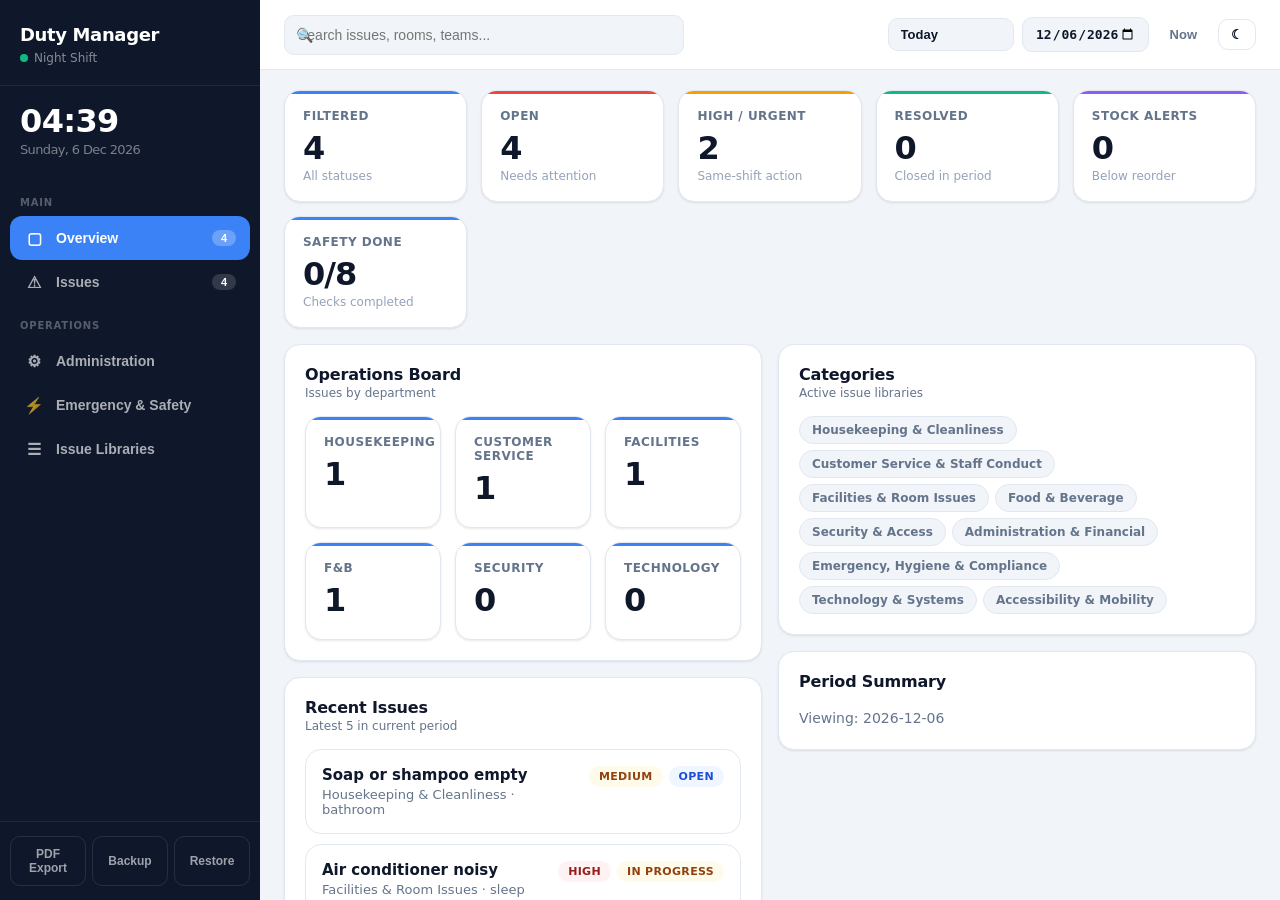
==== duty_manager_dashboard_ipad_safe.html @ 5ceb2dae "Add professional iPad-safe duty manager dashboard Complete rewrite with sidebar navigation, live clo" ====
<!DOCTYPE html>
<html lang="en">
<head>
<meta charset="UTF-8">
<meta name="viewport" content="width=device-width, initial-scale=1.0, maximum-scale=1.0, user-scalable=no, viewport-fit=cover">
<meta name="apple-mobile-web-app-capable" content="yes">
<meta name="apple-mobile-web-app-status-bar-style" content="black-translucent">
<meta name="apple-mobile-web-app-title" content="Duty Manager">
<meta name="mobile-web-app-capable" content="yes">
<meta name="theme-color" content="#0f172a">
<meta name="format-detection" content="telephone=no">
<title>Duty Manager Dashboard</title>
<link rel="apple-touch-icon" href="data:image/svg+xml,<svg xmlns='http://www.w3.org/2000/svg' viewBox='0 0 100 100'><rect fill='%230f172a' width='100' height='100' rx='20'/><text x='50' y='68' text-anchor='middle' font-size='50' fill='white'>DM</text></svg>">
<style>
:root {
  --bg: #f1f5f9;
  --sidebar: #0f172a;
  --sidebar-hover: #1e293b;
  --sidebar-active: #3b82f6;
  --card: #ffffff;
  --card-hover: #f8fafc;
  --border: #e2e8f0;
  --text: #0f172a;
  --text-secondary: #64748b;
  --text-light: #94a3b8;
  --accent: #3b82f6;
  --accent-light: #eff6ff;
  --success: #10b981;
  --success-light: #ecfdf5;
  --warning: #f59e0b;
  --warning-light: #fffbeb;
  --danger: #ef4444;
  --danger-light: #fef2f2;
  --purple: #8b5cf6;
  --purple-light: #f5f3ff;
  --radius: 16px;
  --radius-sm: 10px;
  --shadow: 0 1px 3px rgba(0,0,0,.06), 0 1px 2px rgba(0,0,0,.04);
  --shadow-lg: 0 10px 25px rgba(0,0,0,.08);
  --sidebar-w: 260px;
  --header-h: 70px;
  --safe-top: env(safe-area-inset-top, 0px);
  --safe-bottom: env(safe-area-inset-bottom, 0px);
  --safe-left: env(safe-area-inset-left, 0px);
  --safe-right: env(safe-area-inset-right, 0px);
  --transition: .2s cubic-bezier(.4,0,.2,1);
}

[data-theme="dark"] {
  --bg: #0f172a;
  --sidebar: #020617;
  --sidebar-hover: #1e293b;
  --card: #1e293b;
  --card-hover: #334155;
  --border: #334155;
  --text: #f1f5f9;
  --text-secondary: #94a3b8;
  --text-light: #64748b;
  --accent-light: #1e3a5f;
  --success-light: #064e3b;
  --warning-light: #451a03;
  --danger-light: #450a0a;
  --purple-light: #2e1065;
  --shadow: 0 1px 3px rgba(0,0,0,.2);
  --shadow-lg: 0 10px 25px rgba(0,0,0,.3);
}

* { box-sizing: border-box; margin: 0; padding: 0; -webkit-tap-highlight-color: transparent; -webkit-touch-callout: none; }
html, body { height: 100%; overflow: hidden; }
body {
  font-family: -apple-system, BlinkMacSystemFont, "SF Pro Display", "SF Pro Text", system-ui, sans-serif;
  background: var(--bg);
  color: var(--text);
  display: flex;
  -webkit-font-smoothing: antialiased;
}

/* ---- SIDEBAR ---- */
.sidebar {
  width: var(--sidebar-w);
  background: var(--sidebar);
  color: #fff;
  display: flex;
  flex-direction: column;
  flex-shrink: 0;
  padding-top: var(--safe-top);
  padding-left: var(--safe-left);
  z-index: 100;
  transition: transform var(--transition);
}
.sidebar-brand {
  padding: 24px 20px 20px;
  border-bottom: 1px solid rgba(255,255,255,.08);
}
.sidebar-brand h1 {
  font-size: 18px;
  font-weight: 800;
  letter-spacing: -.02em;
}
.sidebar-brand .shift-info {
  font-size: 12px;
  color: rgba(255,255,255,.5);
  margin-top: 6px;
  display: flex;
  align-items: center;
  gap: 6px;
}
.shift-dot {
  width: 8px; height: 8px;
  border-radius: 50%;
  background: var(--success);
  animation: pulse 2s infinite;
}
@keyframes pulse {
  0%, 100% { opacity: 1; }
  50% { opacity: .4; }
}
.sidebar-clock {
  padding: 16px 20px;
  font-size: 32px;
  font-weight: 800;
  letter-spacing: -.02em;
  font-variant-numeric: tabular-nums;
}
.sidebar-clock .clock-date {
  font-size: 13px;
  font-weight: 500;
  color: rgba(255,255,255,.45);
  margin-top: 2px;
}
.sidebar-nav {
  flex: 1;
  overflow-y: auto;
  -webkit-overflow-scrolling: touch;
  padding: 8px 10px;
}
.nav-section {
  font-size: 10px;
  font-weight: 700;
  text-transform: uppercase;
  letter-spacing: .08em;
  color: rgba(255,255,255,.3);
  padding: 16px 10px 8px;
}
.nav-item {
  display: flex;
  align-items: center;
  gap: 12px;
  padding: 12px 14px;
  border-radius: 12px;
  font-size: 14px;
  font-weight: 600;
  color: rgba(255,255,255,.65);
  cursor: pointer;
  transition: all var(--transition);
  border: none;
  background: none;
  width: 100%;
  text-align: left;
}
.nav-item:hover, .nav-item:active { background: var(--sidebar-hover); color: #fff; }
.nav-item.active { background: var(--sidebar-active); color: #fff; }
.nav-item .nav-icon {
  width: 20px;
  height: 20px;
  display: flex;
  align-items: center;
  justify-content: center;
  font-size: 16px;
}
.nav-item .nav-badge {
  margin-left: auto;
  background: rgba(255,255,255,.15);
  color: #fff;
  font-size: 11px;
  font-weight: 700;
  padding: 2px 8px;
  border-radius: 99px;
  min-width: 24px;
  text-align: center;
}
.nav-item.active .nav-badge { background: rgba(255,255,255,.25); }
.sidebar-footer {
  padding: 14px 10px;
  padding-bottom: calc(14px + var(--safe-bottom));
  border-top: 1px solid rgba(255,255,255,.08);
  display: flex;
  gap: 6px;
}
.sidebar-footer button {
  flex: 1;
  padding: 10px;
  border-radius: 10px;
  border: 1px solid rgba(255,255,255,.1);
  background: transparent;
  color: rgba(255,255,255,.6);
  font-size: 12px;
  font-weight: 600;
  cursor: pointer;
  transition: all var(--transition);
}
.sidebar-footer button:hover { background: var(--sidebar-hover); color: #fff; }

/* ---- MAIN ---- */
.main {
  flex: 1;
  display: flex;
  flex-direction: column;
  overflow: hidden;
  min-width: 0;
}
.topbar {
  height: var(--header-h);
  padding: 0 24px;
  padding-top: var(--safe-top);
  padding-right: calc(24px + var(--safe-right));
  display: flex;
  align-items: center;
  gap: 14px;
  background: var(--card);
  border-bottom: 1px solid var(--border);
  flex-shrink: 0;
}
.topbar-hamburger {
  display: none;
  width: 40px; height: 40px;
  border: none;
  background: none;
  cursor: pointer;
  border-radius: 10px;
  align-items: center;
  justify-content: center;
  color: var(--text);
  font-size: 20px;
}
.topbar-search {
  flex: 1;
  max-width: 400px;
  position: relative;
}
.topbar-search input {
  width: 100%;
  padding: 10px 14px 10px 38px;
  border: 1px solid var(--border);
  border-radius: var(--radius-sm);
  font-size: 14px;
  background: var(--bg);
  color: var(--text);
  outline: none;
  transition: border-color var(--transition);
}
.topbar-search input:focus { border-color: var(--accent); }
.topbar-search .search-icon {
  position: absolute;
  left: 12px;
  top: 50%;
  transform: translateY(-50%);
  color: var(--text-light);
  font-size: 14px;
  pointer-events: none;
}
.topbar-actions {
  display: flex;
  gap: 8px;
  align-items: center;
  margin-left: auto;
}
.topbar-actions select, .topbar-actions input[type="date"] {
  padding: 8px 12px;
  border: 1px solid var(--border);
  border-radius: var(--radius-sm);
  font-size: 13px;
  background: var(--bg);
  color: var(--text);
  font-weight: 600;
  min-width: 110px;
  outline: none;
  -webkit-appearance: none;
  appearance: none;
}
.content {
  flex: 1;
  overflow-y: auto;
  -webkit-overflow-scrolling: touch;
  padding: 20px 24px;
  padding-right: calc(24px + var(--safe-right));
  padding-bottom: calc(20px + var(--safe-bottom));
}

/* ---- PANEL ---- */
.panel { display: none; }
.panel.active { display: block; animation: fadeIn .2s ease; }
@keyframes fadeIn { from { opacity: 0; transform: translateY(6px); } to { opacity: 1; transform: none; } }

/* ---- CARDS ---- */
.card {
  background: var(--card);
  border: 1px solid var(--border);
  border-radius: var(--radius);
  box-shadow: var(--shadow);
  padding: 20px;
  transition: box-shadow var(--transition);
}
.card + .card { margin-top: 16px; }
.card-header {
  display: flex;
  align-items: center;
  justify-content: space-between;
  margin-bottom: 16px;
}
.card-title {
  font-size: 16px;
  font-weight: 800;
  letter-spacing: -.01em;
}
.card-subtitle {
  font-size: 12px;
  color: var(--text-secondary);
  margin-top: 2px;
}

/* ---- STATS ---- */
.stats-grid {
  display: grid;
  grid-template-columns: repeat(auto-fit, minmax(160px, 1fr));
  gap: 14px;
}
.stat-card {
  background: var(--card);
  border: 1px solid var(--border);
  border-radius: var(--radius);
  padding: 18px;
  box-shadow: var(--shadow);
  position: relative;
  overflow: hidden;
}
.stat-card::before {
  content: '';
  position: absolute;
  top: 0;
  left: 0;
  right: 0;
  height: 3px;
}
.stat-card.blue::before { background: var(--accent); }
.stat-card.green::before { background: var(--success); }
.stat-card.amber::before { background: var(--warning); }
.stat-card.red::before { background: var(--danger); }
.stat-card.purple::before { background: var(--purple); }
.stat-label {
  font-size: 12px;
  font-weight: 700;
  text-transform: uppercase;
  letter-spacing: .04em;
  color: var(--text-secondary);
}
.stat-value {
  font-size: 32px;
  font-weight: 800;
  letter-spacing: -.03em;
  margin: 6px 0 2px;
  font-variant-numeric: tabular-nums;
}
.stat-hint {
  font-size: 12px;
  color: var(--text-light);
}

/* ---- GRID LAYOUTS ---- */
.grid-2 { display: grid; grid-template-columns: 1fr 1fr; gap: 16px; }
.grid-3 { display: grid; grid-template-columns: repeat(3, 1fr); gap: 14px; }

/* ---- FORM ---- */
.form-row {
  display: grid;
  grid-template-columns: repeat(auto-fit, minmax(180px, 1fr));
  gap: 14px;
}
.field label {
  display: block;
  font-size: 11px;
  font-weight: 700;
  text-transform: uppercase;
  letter-spacing: .05em;
  color: var(--text-secondary);
  margin-bottom: 6px;
}
input[type="text"], input[type="date"], input[type="number"], select, textarea {
  width: 100%;
  border: 1px solid var(--border);
  border-radius: var(--radius-sm);
  padding: 11px 13px;
  font-size: 14px;
  background: var(--bg);
  color: var(--text);
  outline: none;
  transition: border-color var(--transition);
  -webkit-appearance: none;
  appearance: none;
}
input:focus, select:focus, textarea:focus { border-color: var(--accent); }
textarea { min-height: 80px; resize: vertical; }
select {
  background-image: url("data:image/svg+xml,%3Csvg xmlns='http://www.w3.org/2000/svg' width='12' height='12' viewBox='0 0 24 24' fill='none' stroke='%2364748b' stroke-width='2.5' stroke-linecap='round' stroke-linejoin='round'%3E%3Cpolyline points='6 9 12 15 18 9'%3E%3C/polyline%3E%3C/svg%3E");
  background-repeat: no-repeat;
  background-position: right 12px center;
  padding-right: 32px;
}

/* ---- BUTTONS ---- */
.btn {
  display: inline-flex;
  align-items: center;
  justify-content: center;
  gap: 8px;
  padding: 10px 18px;
  border-radius: var(--radius-sm);
  font-size: 14px;
  font-weight: 700;
  border: 1px solid var(--border);
  background: var(--card);
  color: var(--text);
  cursor: pointer;
  transition: all var(--transition);
  white-space: nowrap;
  -webkit-appearance: none;
  appearance: none;
  text-decoration: none;
}
.btn:active { transform: scale(.97); }
.btn-primary { background: var(--accent); color: #fff; border-color: var(--accent); }
.btn-primary:active { background: #2563eb; }
.btn-success { background: var(--success); color: #fff; border-color: var(--success); }
.btn-danger { background: var(--danger); color: #fff; border-color: var(--danger); }
.btn-sm { padding: 7px 12px; font-size: 13px; }
.btn-ghost { background: transparent; border-color: transparent; color: var(--text-secondary); }
.btn-ghost:hover { background: var(--bg); color: var(--text); }
.toolbar { display: flex; gap: 8px; flex-wrap: wrap; }

/* ---- BADGES ---- */
.badge {
  display: inline-block;
  padding: 4px 10px;
  border-radius: 99px;
  font-size: 11px;
  font-weight: 700;
  text-transform: uppercase;
  letter-spacing: .03em;
}
.badge-low { background: var(--bg); color: var(--text-secondary); }
.badge-medium { background: var(--warning-light); color: #92400e; }
.badge-high { background: var(--danger-light); color: #991b1b; }
.badge-urgent { background: #fce7f3; color: #9d174d; }
.badge-open { background: var(--accent-light); color: #1d4ed8; }
.badge-in-progress { background: var(--warning-light); color: #92400e; }
.badge-resolved { background: var(--success-light); color: #065f46; }
.badge-monitor { background: var(--bg); color: var(--text-secondary); }
.badge-moderate { background: var(--warning-light); color: #92400e; }
.badge-major { background: var(--danger-light); color: #991b1b; }
.badge-critical { background: #fce7f3; color: #9d174d; }

/* ---- ISSUE LIST ---- */
.issue-list { display: grid; gap: 10px; }
.issue-item {
  border: 1px solid var(--border);
  border-radius: var(--radius);
  padding: 16px;
  background: var(--card);
  transition: all var(--transition);
}
.issue-item:active { background: var(--card-hover); }
.issue-top {
  display: flex;
  align-items: flex-start;
  justify-content: space-between;
  gap: 10px;
}
.issue-title { font-size: 15px; font-weight: 700; }
.issue-subtitle { font-size: 13px; color: var(--text-secondary); margin-top: 3px; }
.issue-badges { display: flex; gap: 6px; flex-shrink: 0; }
.issue-meta {
  display: flex;
  flex-wrap: wrap;
  gap: 16px;
  margin-top: 10px;
  padding-top: 10px;
  border-top: 1px solid var(--border);
}
.meta-item { font-size: 12px; }
.meta-item .meta-key { color: var(--text-light); font-weight: 600; text-transform: uppercase; letter-spacing: .03em; font-size: 10px; }
.meta-item .meta-val { font-weight: 700; margin-top: 2px; }
.issue-actions {
  display: flex;
  gap: 6px;
  margin-top: 10px;
  flex-wrap: wrap;
}

/* ---- CHECKLIST ---- */
.checklist { display: grid; gap: 8px; }
.check-item {
  display: flex;
  align-items: center;
  gap: 12px;
  padding: 12px 14px;
  border: 1px solid var(--border);
  border-radius: var(--radius-sm);
  background: var(--card);
  cursor: pointer;
  transition: all var(--transition);
  -webkit-user-select: none;
  user-select: none;
}
.check-item:active { background: var(--card-hover); }
.check-item input[type="checkbox"] {
  width: 20px;
  height: 20px;
  border-radius: 6px;
  flex-shrink: 0;
  accent-color: var(--accent);
}
.check-item.done { opacity: .55; }
.check-item.done span { text-decoration: line-through; }

/* ---- INVENTORY ---- */
.inv-table { width: 100%; }
.inv-header {
  display: grid;
  grid-template-columns: 1.5fr 100px 100px 140px;
  gap: 10px;
  padding: 8px 0;
  font-size: 11px;
  font-weight: 700;
  text-transform: uppercase;
  letter-spacing: .04em;
  color: var(--text-light);
  border-bottom: 1px solid var(--border);
}
.inv-row {
  display: grid;
  grid-template-columns: 1.5fr 100px 100px 140px;
  gap: 10px;
  padding: 10px 0;
  align-items: center;
  border-bottom: 1px solid var(--border);
}
.inv-row:last-child { border-bottom: none; }
.inv-row .inv-name { font-weight: 700; font-size: 14px; }
.inv-row.alert .inv-name { color: var(--danger); }
.inv-row input, .inv-row select {
  padding: 8px 10px;
  font-size: 13px;
}

/* ---- LIBRARY ---- */
.lib-category {
  border: 1px solid var(--border);
  border-radius: var(--radius);
  padding: 16px;
  background: var(--card);
}
.lib-category + .lib-category { margin-top: 12px; }
.lib-category-name { font-size: 16px; font-weight: 800; margin-bottom: 10px; }
.lib-issues { display: grid; gap: 6px; margin: 10px 0; }
.lib-issue-row {
  display: grid;
  grid-template-columns: 1fr auto;
  gap: 8px;
  align-items: center;
}
.lib-issue-row input { padding: 8px 10px; font-size: 13px; }

/* ---- CHIPS ---- */
.chips { display: flex; gap: 6px; flex-wrap: wrap; }
.chip {
  background: var(--bg);
  border: 1px solid var(--border);
  border-radius: 99px;
  padding: 6px 12px;
  font-size: 12px;
  font-weight: 700;
  color: var(--text-secondary);
}

/* ---- TOAST ---- */
.toast-container {
  position: fixed;
  bottom: calc(20px + var(--safe-bottom));
  right: calc(20px + var(--safe-right));
  z-index: 9999;
  display: flex;
  flex-direction: column-reverse;
  gap: 8px;
  pointer-events: none;
}
.toast {
  background: var(--sidebar);
  color: #fff;
  padding: 12px 20px;
  border-radius: var(--radius-sm);
  font-size: 14px;
  font-weight: 600;
  box-shadow: var(--shadow-lg);
  animation: toastIn .3s ease, toastOut .3s ease 2.5s forwards;
  pointer-events: auto;
}
@keyframes toastIn { from { opacity: 0; transform: translateY(10px); } }
@keyframes toastOut { to { opacity: 0; transform: translateY(-10px); } }

/* ---- OVERLAY (for mobile sidebar) ---- */
.sidebar-overlay {
  display: none;
  position: fixed;
  inset: 0;
  background: rgba(0,0,0,.4);
  z-index: 99;
  -webkit-backdrop-filter: blur(2px);
  backdrop-filter: blur(2px);
}
.sidebar-overlay.show { display: block; }

/* ---- RESPONSIVE ---- */
@media (max-width: 900px) {
  .sidebar {
    position: fixed;
    top: 0; bottom: 0; left: 0;
    transform: translateX(-100%);
    z-index: 200;
    width: 280px;
  }
  .sidebar.open { transform: translateX(0); }
  .topbar-hamburger { display: flex; }
  .grid-2 { grid-template-columns: 1fr; }
  .inv-header, .inv-row { grid-template-columns: 1fr 80px 80px 120px; }
  .content { padding: 16px; }
  .topbar { padding: 0 16px; }
  .stats-grid { grid-template-columns: repeat(3, 1fr); }
}
@media (max-width: 600px) {
  .stats-grid { grid-template-columns: 1fr 1fr; }
  .form-row { grid-template-columns: 1fr; }
  .inv-header, .inv-row { grid-template-columns: 1fr 70px 70px; }
  .inv-header > :last-child, .inv-row > :last-child { display: none; }
  .topbar-actions .filter-group { display: none; }
}

@media print {
  .sidebar, .topbar, .toast-container { display: none !important; }
  .main { margin: 0; }
  .content { padding: 0; overflow: visible; }
  body { display: block; background: #fff; overflow: visible; }
  .card { box-shadow: none; break-inside: avoid; }
}

/* ---- iPad specific ---- */
@supports (-webkit-touch-callout: none) {
  input, select, textarea { font-size: 16px !important; }
}
</style>
</head>
<body>

<!-- Sidebar overlay for mobile -->
<div class="sidebar-overlay" id="sidebarOverlay"></div>

<!-- Sidebar -->
<aside class="sidebar" id="sidebar">
  <div class="sidebar-brand">
    <h1>Duty Manager</h1>
    <div class="shift-info"><span class="shift-dot"></span> <span id="shiftLabel">AM Shift</span></div>
  </div>
  <div class="sidebar-clock">
    <div id="clockTime">00:00</div>
    <div class="clock-date" id="clockDate"></div>
  </div>
  <nav class="sidebar-nav">
    <div class="nav-section">Main</div>
    <button class="nav-item active" data-tab="overview" type="button">
      <span class="nav-icon">&#9634;</span> Overview
      <span class="nav-badge" id="navBadgeTotal">0</span>
    </button>
    <button class="nav-item" data-tab="issues" type="button">
      <span class="nav-icon">&#9888;</span> Issues
      <span class="nav-badge" id="navBadgeOpen">0</span>
    </button>
    <div class="nav-section">Operations</div>
    <button class="nav-item" data-tab="admin" type="button">
      <span class="nav-icon">&#9881;</span> Administration
    </button>
    <button class="nav-item" data-tab="safety" type="button">
      <span class="nav-icon">&#9889;</span> Emergency &amp; Safety
    </button>
    <button class="nav-item" data-tab="libraries" type="button">
      <span class="nav-icon">&#9776;</span> Issue Libraries
    </button>
  </nav>
  <div class="sidebar-footer">
    <button id="exportPdfBtn" type="button">PDF Export</button>
    <button id="exportJsonBtn" type="button">Backup</button>
    <button id="importBtn" type="button">Restore</button>
    <input id="importFile" type="file" accept="application/json" style="display:none;">
  </div>
</aside>

<!-- Main content -->
<div class="main">
  <header class="topbar">
    <button class="topbar-hamburger" id="hamburgerBtn" type="button">&#9776;</button>
    <div class="topbar-search">
      <span class="search-icon">&#128269;</span>
      <input id="searchBox" type="text" placeholder="Search issues, rooms, teams...">
    </div>
    <div class="topbar-actions">
      <div class="filter-group" style="display:flex;gap:8px;align-items:center;">
        <select id="periodSelect">
          <option value="day">Today</option>
          <option value="week">This week</option>
          <option value="month">This month</option>
          <option value="all">All time</option>
        </select>
        <input id="referenceDate" type="date">
        <button class="btn btn-sm btn-ghost" id="todayBtn" type="button">Now</button>
      </div>
      <button class="btn btn-sm" id="themeToggle" type="button" title="Toggle theme">&#9790;</button>
    </div>
  </header>

  <div class="content">
    <!-- OVERVIEW PANEL -->
    <section class="panel active" id="overviewPanel">
      <div class="stats-grid" id="statsGrid">
        <div class="stat-card blue"><div class="stat-label">Filtered</div><div class="stat-value" id="metricIssues">0</div><div class="stat-hint">All statuses</div></div>
        <div class="stat-card red"><div class="stat-label">Open</div><div class="stat-value" id="metricOpen">0</div><div class="stat-hint">Needs attention</div></div>
        <div class="stat-card amber"><div class="stat-label">High / Urgent</div><div class="stat-value" id="metricPriority">0</div><div class="stat-hint">Same-shift action</div></div>
        <div class="stat-card green"><div class="stat-label">Resolved</div><div class="stat-value" id="metricResolved">0</div><div class="stat-hint">Closed in period</div></div>
        <div class="stat-card purple"><div class="stat-label">Stock Alerts</div><div class="stat-value" id="metricStock">0</div><div class="stat-hint">Below reorder</div></div>
        <div class="stat-card blue"><div class="stat-label">Safety Done</div><div class="stat-value" id="metricChecks">0</div><div class="stat-hint">Checks completed</div></div>
      </div>

      <div class="grid-2" style="margin-top:16px;">
        <div>
          <div class="card">
            <div class="card-header">
              <div><div class="card-title">Operations Board</div><div class="card-subtitle">Issues by department</div></div>
            </div>
            <div class="grid-3" id="opsBoard">
              <div class="stat-card blue"><div class="stat-label">Housekeeping</div><div class="stat-value" id="boardHousekeeping">0</div></div>
              <div class="stat-card blue"><div class="stat-label">Customer Service</div><div class="stat-value" id="boardService">0</div></div>
              <div class="stat-card blue"><div class="stat-label">Facilities</div><div class="stat-value" id="boardFacilities">0</div></div>
              <div class="stat-card blue"><div class="stat-label">F&amp;B</div><div class="stat-value" id="boardFnb">0</div></div>
              <div class="stat-card blue"><div class="stat-label">Security</div><div class="stat-value" id="boardSecurity">0</div></div>
              <div class="stat-card blue"><div class="stat-label">Technology</div><div class="stat-value" id="boardTech">0</div></div>
            </div>
          </div>
          <div class="card">
            <div class="card-header">
              <div><div class="card-title">Recent Issues</div><div class="card-subtitle">Latest 5 in current period</div></div>
            </div>
            <div id="overviewIssues" class="issue-list"></div>
          </div>
        </div>
        <div>
          <div class="card">
            <div class="card-header">
              <div><div class="card-title">Categories</div><div class="card-subtitle">Active issue libraries</div></div>
            </div>
            <div class="chips" id="categoryChips"></div>
          </div>
          <div class="card">
            <div class="card-header">
              <div><div class="card-title">Period Summary</div></div>
            </div>
            <p id="periodSummary" style="font-size:14px;color:var(--text-secondary);line-height:1.6;"></p>
          </div>
        </div>
      </div>
    </section>

    <!-- ISSUES PANEL -->
    <section class="panel" id="issuesPanel">
      <div class="card">
        <div class="card-header">
          <div><div class="card-title">Log New Issue</div><div class="card-subtitle">Record and assign operational issues</div></div>
        </div>
        <div class="form-row">
          <div class="field"><label>Location</label><select id="locationSelect"></select></div>
          <div class="field"><label>Floor</label><select id="floorSelect"></select></div>
          <div class="field"><label>Category</label><select id="categorySelect"></select></div>
          <div class="field"><label>Issue</label><select id="issueSelect"></select></div>
        </div>
        <div class="form-row" style="margin-top:14px;">
          <div class="field"><label>Team</label><select id="teamSelect"></select></div>
          <div class="field"><label>Priority</label><select id="prioritySelect"><option>Low</option><option selected>Medium</option><option>High</option><option>Urgent</option></select></div>
          <div class="field"><label>Status</label><select id="statusSelect"><option selected>Open</option><option>In progress</option><option>Resolved</option></select></div>
          <div class="field"><label>Date</label><input id="issueDate" type="date"></div>
        </div>
        <div class="form-row" style="margin-top:14px;">
          <div class="field" style="grid-column:span 2;"><label>Note</label><input id="noteInput" type="text" placeholder="Guest impact, handover note, follow-up action"></div>
          <div class="field" style="grid-column:span 2;"><label>Headline Tag</label><input id="headlineInput" type="text" placeholder="breakfast, corridor, OTA, refund, flood"></div>
        </div>
        <div class="toolbar" style="margin-top:14px;">
          <button class="btn btn-primary" id="addIssueBtn" type="button">Add Issue</button>
          <button class="btn" id="clearIssueBtn" type="button">Clear</button>
          <button class="btn" id="seedIssuesBtn" type="button">Restore Samples</button>
        </div>
      </div>
      <div class="card">
        <div class="card-header">
          <div><div class="card-title">Issue Tracker</div><div class="card-subtitle">All issues in current period</div></div>
        </div>
        <div id="issuesList" class="issue-list"></div>
      </div>
    </section>

    <!-- ADMIN PANEL -->
    <section class="panel" id="adminPanel">
      <div class="grid-2">
        <div class="card">
          <div class="card-header">
            <div><div class="card-title">Inventory &amp; Stock</div><div class="card-subtitle">Track consumables and reorder levels</div></div>
          </div>
          <div class="inv-header"><div>Item</div><div>Current</div><div>Reorder</div><div>Frequency</div></div>
          <div id="inventoryList"></div>
          <div class="toolbar" style="margin-top:14px;">
            <button class="btn btn-primary" id="saveInventoryBtn" type="button">Save Stock</button>
            <button class="btn" id="resetInventoryBtn" type="button">Reset</button>
          </div>
        </div>
        <div class="card">
          <div class="card-header">
            <div><div class="card-title">Admin Checks</div><div class="card-subtitle">Daily administration tasks</div></div>
          </div>
          <div id="adminChecklist" class="checklist"></div>
          <div class="field" style="margin-top:14px;"><label>Admin Notes</label><textarea id="adminNotes" placeholder="Inventory concerns, refunds, cash-up issues, OTA queries..."></textarea></div>
          <div class="toolbar" style="margin-top:12px;"><button class="btn btn-primary" id="saveAdminBtn" type="button">Save Notes</button></div>
        </div>
      </div>
    </section>

    <!-- SAFETY PANEL -->
    <section class="panel" id="safetyPanel">
      <div class="grid-2">
        <div>
          <div class="card">
            <div class="card-header">
              <div><div class="card-title">Emergency Log</div><div class="card-subtitle">Record and track emergencies</div></div>
            </div>
            <div class="form-row">
              <div class="field"><label>Type</label><select id="emergencyType"></select></div>
              <div class="field"><label>Severity</label><select id="emergencySeverity"><option>Monitor</option><option>Moderate</option><option>Major</option><option>Critical</option></select></div>
              <div class="field"><label>Location</label><select id="emergencyLocation"></select></div>
              <div class="field"><label>Date</label><input id="emergencyDate" type="date"></div>
            </div>
            <div class="field" style="margin-top:14px;"><label>Emergency Note</label><textarea id="emergencyNote" placeholder="Actions taken, who was informed, isolation steps, guest impact"></textarea></div>
            <div class="toolbar" style="margin-top:12px;">
              <button class="btn btn-primary" id="addEmergencyBtn" type="button">Add Emergency</button>
              <button class="btn" id="seedEmergencyBtn" type="button">Restore Samples</button>
            </div>
            <div id="emergencyList" class="issue-list" style="margin-top:14px;"></div>
          </div>
        </div>
        <div>
          <div class="card">
            <div class="card-header">
              <div><div class="card-title">Safety Checks</div><div class="card-subtitle">Flood, fire, food hygiene compliance</div></div>
            </div>
            <div id="safetyChecklist" class="checklist"></div>
            <div class="field" style="margin-top:14px;"><label>Safety Notes</label><textarea id="safetyNotes" placeholder="Flood contingency, allergen briefing, fridge temps, evacuation contacts"></textarea></div>
            <div class="toolbar" style="margin-top:12px;"><button class="btn btn-primary" id="saveSafetyBtn" type="button">Save Notes</button></div>
          </div>
        </div>
      </div>
    </section>

    <!-- LIBRARIES PANEL -->
    <section class="panel" id="librariesPanel">
      <div class="grid-2">
        <div class="card">
          <div class="card-header">
            <div><div class="card-title">Add Custom Category</div><div class="card-subtitle">Create new issue categories</div></div>
          </div>
          <div class="form-row">
            <div class="field"><label>Category Name</label><input id="newCategoryName" type="text" placeholder="Laundry / Events / Front Office"></div>
            <div class="field"><label>Default Team</label><input id="newCategoryTeam" type="text" placeholder="Reception"></div>
          </div>
          <div class="field" style="margin-top:14px;"><label>Issues (separated by |)</label><input id="newCategoryIssues" type="text" placeholder="Late linen delivery | Team member no-show | Lobby spill"></div>
          <div class="toolbar" style="margin-top:14px;">
            <button class="btn btn-primary" id="addCategoryBtn" type="button">Add Category</button>
            <button class="btn" id="exportLibraryBtn" type="button">Export Library</button>
          </div>
        </div>
        <div class="card">
          <div class="card-header">
            <div><div class="card-title">Library Editor</div><div class="card-subtitle">Edit existing categories and issues</div></div>
          </div>
          <div id="libraryList"></div>
        </div>
      </div>
    </section>
  </div>
</div>

<!-- Toast container -->
<div class="toast-container" id="toastContainer"></div>

<script>
(function () {
  'use strict';
  var STORAGE_KEY = 'duty_manager_dashboard_v2';
  var todayISO = formatDate(new Date());

  // ---- DATA ----
  var baseIssueLibrary = {
    'Housekeeping & Cleanliness': {
      team: 'Housekeeping',
      issues: ['Faded towels','Torn towels','Insufficient towels for occupancy','Bath mat missing','Face towels missing','Hand towels missing','Shower towel missing','Bed linen stained','Bed linen not changed','Pillowcases stained','Hair in bathroom','Dust on ledges or skirting','Cobwebs in room','Dirty mirror or glassware','Toilet not cleaned properly','Limescale build-up','Mould in shower or grout','Soap or shampoo empty','Toilet paper missing','Bin not emptied','Strong odour or musty room','Stained carpet','Stained curtains','Curtains damaged or hanging off','Dated bathroom fixtures','Public corridor untidy','Laundry delay on room turnaround','Lost property not logged','Deep clean required','Room not released but showing ready']
    },
    'Customer Service & Staff Conduct': {
      team: 'Reception',
      issues: ['Take-it-or-leave-it attitude','Dismissive tone to guest','Unfriendly greeting','Guest felt unwelcome','Guest asked to check if colleague had checked in','Data privacy concern at desk','Slow service at reception','Queue at check-in','Queue at breakfast host point','Delayed complaint follow-up','No ownership of issue','Miscommunication between staff','Conflict between staff in front of guests','Poor shift handover','Incorrect information given to guest','Late callback promised but not done','Restaurant service attitude issue','Bar service attitude issue','Guest interrupted repeatedly','Complaint escalated due to poor empathy','Staff discussing guests inappropriately','Lack of apology after service failure','Poor accessibility support communication','Team member no-show affected service']
    },
    'Facilities & Room Issues': {
      team: 'Maintenance',
      issues: ['No iron in room','No ironing board','No complimentary water in room','Room too cold','Room too hot','Shower water too cold','Shower water too hot','Shower leaking','Ceiling leaking','Tap leaking','Toilet not flushing','Sink blocked','Drain smell in bathroom','Wi-Fi unreachable','Wi-Fi slow','Air conditioner noisy','Air conditioner not cooling','Heating not working','Dark room lighting','Lighting fault','TV not working','Kettle not working','Hairdryer missing or faulty','Phone not working','Door lock faulty','Door security latch faulty','Key card coding issue','Window not sealing','Noise from corridor','Noise from external unit','Low bed height for mobility needs','Adapted room availability limited','Grab rails loose or missing','Lift out of service','Broken furniture','Cracked tile or damaged flooring','Faulty blackout curtain','Power socket not working']
    },
    'Food & Beverage': {
      team: 'Restaurant',
      issues: ['Breakfast items cold','Hot station slow replenishment','Buffet not ready on time','Table not cleared promptly','Incorrect order served','Food quality complaint','Overcooked food','Undercooked food','Allergen concern','No clean cutlery available','No clean cups available','Coffee machine fault','Tea station not replenished','Long wait for dinner service','Bar queue too long','Incorrect bill','Missing child option','No vegetarian option available','Guest not informed of delay','Poor breakfast communication','Food hygiene concern','Fridge temperature concern','Spill not cleaned quickly','Waste bins overflowing in service area']
    },
    'Security & Access': {
      team: 'Duty Manager',
      issues: ['Guest disturbance in corridor','Aggressive guest behaviour','Unauthorised person in corridor','Entrance door not secure','Back-of-house door left open','CCTV concern','Late-night staffing visibility concern','Fire exit obstructed','Lost master key concern','Key issued to wrong person risk','Security latch broken','Guest room accessed without clear protocol','Car park incident','Theft report','Domestic dispute concern','Noise complaint requiring escalation']
    },
    'Administration & Financial': {
      team: 'Duty Manager',
      issues: ['Inventory count mismatch','Cash-up variance','Refund pending','OTA billing query','Supplier delivery missing','Linen invoice discrepancy','Stock order not placed','Consumables below reorder level','Damaged stock not recorded','Payroll or rota concern','No-show charge dispute','Petty cash concern','Missing paperwork in handover','Out-of-date rate code or pricing issue']
    },
    'Emergency, Hygiene & Compliance': {
      team: 'Duty Manager',
      issues: ['Flood contingency activated','Minor flood or water ingress','Fire alarm activation','Evacuation concern','Food hygiene checklist missed','Allergen briefing gap','Fridge temperature not recorded','Freezer temperature concern','Cleaning chemicals not stored properly','Accident book entry required','Guest injury report','Staff injury report','Manual handling concern','Probe thermometer not calibrated','Legionella or water safety concern','Pest sighting','Waste segregation issue','Sharps or hazardous item found']
    },
    'Technology & Systems': {
      team: 'Reception',
      issues: ['PMS not responding','Card machine offline','Printer not working','Self-check-in kiosk issue','Phone system issue','Internet outage','Email access issue','Coding device fault','Door encoder issue','Report export failed','Tablet not charging','POS system issue']
    },
    'Accessibility & Mobility': {
      team: 'Duty Manager',
      issues: ['Adapted room unavailable','Mobility request not prepared','Low bed height concern','Grab rail issue','Shower seat unavailable','Wheelchair route obstructed','Lift delay affects guest','Need quiet room for medical reason','Additional bedding or support item needed','Accessible information not clearly explained']
    }
  };

  var teams = ['Reception','Housekeeping','Maintenance','Restaurant','Bar','Kitchen','Duty Manager','Night Team','IT / Systems'];
  var locations = buildLocations();
  var floors = ['Ground','1','2','3','4','5','6','7','8','9','10'];
  var emergencyTypes = ['Flood / water ingress','Fire alarm / evacuation','Food hygiene issue','Guest injury','Staff injury','Aggressive behaviour','Power outage','Lift failure','Gas or strong odour concern','Security incident','Allergen risk','Pest sighting'];
  var seedIssues = [
    {id:uid(), date:todayISO, location:'214', floor:'2', category:'Housekeeping & Cleanliness', issue:'Soap or shampoo empty', team:'Housekeeping', priority:'Medium', status:'Open', note:'Soap dispenser empty on arrival', headline:'bathroom'},
    {id:uid(), date:todayISO, location:'315', floor:'3', category:'Facilities & Room Issues', issue:'Air conditioner noisy', team:'Maintenance', priority:'High', status:'In progress', note:'Guest unable to sleep comfortably', headline:'sleep'},
    {id:uid(), date:todayISO, location:'Lobby', floor:'Ground', category:'Customer Service & Staff Conduct', issue:'Queue at check-in', team:'Reception', priority:'Medium', status:'Open', note:'Only one team member visible', headline:'arrival'},
    {id:uid(), date:todayISO, location:'Restaurant', floor:'Ground', category:'Food & Beverage', issue:'Hot station slow replenishment', team:'Restaurant', priority:'High', status:'Open', note:'Breakfast pressure from 07:00', headline:'breakfast'}
  ];
  var seedEmergencies = [
    {id:uid(), date:todayISO, type:'Flood / water ingress', severity:'Moderate', location:'Laundry', note:'Monitor overflow risk and isolate area if needed'},
    {id:uid(), date:todayISO, type:'Food hygiene issue', severity:'Monitor', location:'Kitchen', note:'Re-check fridge temperatures and allergen board before breakfast'}
  ];
  var seedInventory = [
    stockRow('Single duvet',24,8,'Twice per week'), stockRow('Double duvet',32,10,'Twice per week'), stockRow('Sheet sets',180,60,'Daily'),
    stockRow('Face towels',120,40,'Daily'), stockRow('Hand towels',140,50,'Daily'), stockRow('Shower towels',180,60,'Daily'),
    stockRow('Bath mats',95,30,'Daily'), stockRow('Toilet paper',260,100,'Daily'), stockRow('Tea sachets',600,180,'Twice per week'),
    stockRow('Coffee sachets',620,180,'Twice per week'), stockRow('Milk pods',500,150,'Twice per week'), stockRow('Soap refills',42,14,'Daily')
  ];
  var seedAdminChecks = [
    chk('Inventory counts updated'), chk('Refunds and chargebacks reviewed'), chk('Cash-up checked and signed'), chk('OTA or booking discrepancies reviewed'),
    chk('Supplier orders or linen shortages reviewed'), chk('Lost property log checked'), chk('Staff rota coverage checked'), chk('Handover notes completed')
  ];
  var seedSafetyChecks = [
    chk('Flood isolation points known'), chk('Fire exits clear'), chk('Fridge temperatures recorded'), chk('Allergen briefing confirmed'),
    chk('Probe thermometer calibrated'), chk('Cleaning chemicals secured'), chk('Accident book available'), chk('Emergency contact list current')
  ];

  var state = loadState();

  // ---- HELPERS ----
  function buildLocations() {
    var arr = [];
    for (var i = 1; i <= 200; i++) {
      var num = String(i);
      while (num.length < 3) num = '0' + num;
      arr.push(num);
    }
    return arr.concat(['Lobby','Reception','Restaurant','Bar','Kitchen','Breakfast station','Corridor','Lift','Laundry','Car park','Back office','Store room','Public toilet','Entrance','Exterior']);
  }
  function stockRow(name, current, reorder, freq) { return {id:uid(), name:name, current:current, reorder:reorder, frequency:freq}; }
  function chk(label) { return {id:uid(), label:label, done:false}; }
  function uid() { return 'id_' + Date.now() + '_' + Math.floor(Math.random()*100000); }
  function formatDate(d) {
    var mm = String(d.getMonth()+1); if (mm.length < 2) mm = '0' + mm;
    var dd = String(d.getDate()); if (dd.length < 2) dd = '0' + dd;
    return d.getFullYear() + '-' + mm + '-' + dd;
  }
  function parseDate(str) {
    if (!str) return new Date();
    var p = str.split('-');
    return new Date(Number(p[0]), Number(p[1])-1, Number(p[2]), 12, 0, 0, 0);
  }
  function clone(o) { return JSON.parse(JSON.stringify(o)); }
  function esc(s) { return String(s||'').replace(/&/g,'&amp;').replace(/</g,'&lt;').replace(/>/g,'&gt;').replace(/"/g,'&quot;').replace(/'/g,'&#39;'); }
  function cssEsc(s) { return String(s).replace(/\\/g,'\\\\').replace(/"/g,'\\"'); }
  function trim(s) { return String(s||'').replace(/^\s+|\s+$/g,''); }

  // ---- STATE ----
  function defaultState() {
    return {
      period:'day', referenceDate:todayISO, library:clone(baseIssueLibrary), issues:clone(seedIssues), emergencies:clone(seedEmergencies),
      inventory:clone(seedInventory), adminChecks:clone(seedAdminChecks), safetyChecks:clone(seedSafetyChecks), adminNotes:'', safetyNotes:'', theme:'light'
    };
  }
  function loadState() {
    try {
      var raw = localStorage.getItem(STORAGE_KEY);
      if (!raw) {
        // migrate from v1
        var v1 = localStorage.getItem('duty_manager_dashboard_ipad_safe_v1');
        if (v1) {
          var migrated = JSON.parse(v1);
          migrated.theme = 'light';
          return migrated;
        }
        return defaultState();
      }
      var s = JSON.parse(raw);
      if (!s.library) s.library = clone(baseIssueLibrary);
      if (!s.issues) s.issues = clone(seedIssues);
      if (!s.emergencies) s.emergencies = clone(seedEmergencies);
      if (!s.inventory) s.inventory = clone(seedInventory);
      if (!s.adminChecks) s.adminChecks = clone(seedAdminChecks);
      if (!s.safetyChecks) s.safetyChecks = clone(seedSafetyChecks);
      if (!s.period) s.period = 'day';
      if (!s.referenceDate) s.referenceDate = todayISO;
      if (typeof s.adminNotes !== 'string') s.adminNotes = '';
      if (typeof s.safetyNotes !== 'string') s.safetyNotes = '';
      if (!s.theme) s.theme = 'light';
      return s;
    } catch(e) { return defaultState(); }
  }
  function save() { try { localStorage.setItem(STORAGE_KEY, JSON.stringify(state)); } catch(e) {} }

  // ---- TOAST ----
  function toast(msg) {
    var c = document.getElementById('toastContainer');
    var t = document.createElement('div');
    t.className = 'toast';
    t.textContent = msg;
    c.appendChild(t);
    setTimeout(function(){ if (t.parentNode) t.parentNode.removeChild(t); }, 3000);
  }

  // ---- CLOCK ----
  function updateClock() {
    var now = new Date();
    var h = now.getHours(), m = now.getMinutes();
    document.getElementById('clockTime').textContent = (h < 10 ? '0' : '') + h + ':' + (m < 10 ? '0' : '') + m;
    var days = ['Sunday','Monday','Tuesday','Wednesday','Thursday','Friday','Saturday'];
    var months = ['Jan','Feb','Mar','Apr','May','Jun','Jul','Aug','Sep','Oct','Nov','Dec'];
    document.getElementById('clockDate').textContent = days[now.getDay()] + ', ' + now.getDate() + ' ' + months[now.getMonth()] + ' ' + now.getFullYear();
    var shift = h < 7 ? 'Night Shift' : h < 15 ? 'AM Shift' : h < 23 ? 'PM Shift' : 'Night Shift';
    document.getElementById('shiftLabel').textContent = shift;
  }

  // ---- THEME ----
  function applyTheme(theme) {
    document.documentElement.setAttribute('data-theme', theme);
    state.theme = theme;
    save();
  }

  // ---- SELECT FILL ----
  function fillSelect(el, values) {
    el.innerHTML = '';
    for (var i = 0; i < values.length; i++) {
      var opt = document.createElement('option');
      opt.value = values[i];
      opt.textContent = values[i];
      el.appendChild(opt);
    }
  }
  function setVal(id, v) { var el = document.getElementById(id); if (el) el.value = v; }

  // ---- TABS ----
  function attachTabs() {
    var items = document.querySelectorAll('.nav-item[data-tab]');
    for (var i = 0; i < items.length; i++) {
      items[i].addEventListener('click', function() {
        var tab = this.getAttribute('data-tab');
        var all = document.querySelectorAll('.nav-item[data-tab]');
        for (var j = 0; j < all.length; j++) all[j].classList.remove('active');
        this.classList.add('active');
        var panels = document.querySelectorAll('.panel');
        for (j = 0; j < panels.length; j++) panels[j].classList.remove('active');
        document.getElementById(tab + 'Panel').classList.add('active');
        closeSidebar();
      }, false);
    }
  }

  // ---- SIDEBAR MOBILE ----
  function openSidebar() {
    document.getElementById('sidebar').classList.add('open');
    document.getElementById('sidebarOverlay').classList.add('show');
  }
  function closeSidebar() {
    document.getElementById('sidebar').classList.remove('open');
    document.getElementById('sidebarOverlay').classList.remove('show');
  }

  // ---- FILTER ----
  function currentRange() {
    var period = document.getElementById('periodSelect').value;
    var ref = parseDate(document.getElementById('referenceDate').value || todayISO);
    var start = new Date(ref.getFullYear(), ref.getMonth(), ref.getDate(), 0, 0, 0, 0);
    var end = new Date(ref.getFullYear(), ref.getMonth(), ref.getDate(), 23, 59, 59, 999);
    if (period === 'week') {
      var day = start.getDay();
      var diff = day === 0 ? -6 : 1 - day;
      start.setDate(start.getDate() + diff);
      end = new Date(start.getFullYear(), start.getMonth(), start.getDate() + 6, 23, 59, 59, 999);
    } else if (period === 'month') {
      start = new Date(ref.getFullYear(), ref.getMonth(), 1, 0, 0, 0, 0);
      end = new Date(ref.getFullYear(), ref.getMonth() + 1, 0, 23, 59, 59, 999);
    } else if (period === 'all') {
      return {start:null, end:null, period:period, reference:ref};
    }
    return {start:start, end:end, period:period, reference:ref};
  }
  function inRange(dateStr) {
    var r = currentRange();
    if (r.period === 'all') return true;
    var d = parseDate(dateStr);
    return d >= r.start && d <= r.end;
  }
  function filteredIssues() {
    var q = (document.getElementById('searchBox').value || '').toLowerCase();
    var arr = [];
    for (var i = 0; i < state.issues.length; i++) {
      var it = state.issues[i];
      if (!inRange(it.date)) continue;
      var hay = (it.location + ' ' + it.floor + ' ' + it.category + ' ' + it.issue + ' ' + it.team + ' ' + it.note + ' ' + it.headline).toLowerCase();
      if (q && hay.indexOf(q) === -1) continue;
      arr.push(it);
    }
    arr.sort(function(a,b){ return b.date.localeCompare(a.date); });
    return arr;
  }
  function filteredEmergencies() {
    var arr = [];
    for (var i = 0; i < state.emergencies.length; i++) {
      if (inRange(state.emergencies[i].date)) arr.push(state.emergencies[i]);
    }
    arr.sort(function(a,b){ return b.date.localeCompare(a.date); });
    return arr;
  }

  // ---- RENDER ----
  function badgeClass(type, value) {
    return 'badge badge-' + value.toLowerCase().replace(/\s+/g, '-');
  }

  function renderCategoryChips() {
    var el = document.getElementById('categoryChips');
    el.innerHTML = '';
    var keys = Object.keys(state.library);
    for (var i = 0; i < keys.length; i++) {
      var s = document.createElement('span');
      s.className = 'chip';
      s.textContent = keys[i];
      el.appendChild(s);
    }
  }

  function renderIssueForm() {
    fillSelect(document.getElementById('locationSelect'), locations);
    fillSelect(document.getElementById('floorSelect'), floors);
    fillSelect(document.getElementById('categorySelect'), Object.keys(state.library));
    fillSelect(document.getElementById('teamSelect'), teams);
    setVal('issueDate', document.getElementById('referenceDate').value || todayISO);
    updateIssueOptions();
  }

  function updateIssueOptions() {
    var cat = document.getElementById('categorySelect').value;
    var entry = state.library[cat];
    if (!entry) return;
    fillSelect(document.getElementById('issueSelect'), entry.issues);
    if (teams.indexOf(entry.team) === -1) { teams.push(entry.team); fillSelect(document.getElementById('teamSelect'), teams); }
    document.getElementById('teamSelect').value = entry.team;
  }

  function clearIssueForm() {
    setVal('noteInput',''); setVal('headlineInput',''); setVal('statusSelect','Open'); setVal('prioritySelect','Medium');
    setVal('issueDate', document.getElementById('referenceDate').value || todayISO);
  }

  function addIssue() {
    state.issues.unshift({
      id:uid(),
      date:document.getElementById('issueDate').value || todayISO,
      location:document.getElementById('locationSelect').value,
      floor:document.getElementById('floorSelect').value,
      category:document.getElementById('categorySelect').value,
      issue:document.getElementById('issueSelect').value,
      team:document.getElementById('teamSelect').value,
      priority:document.getElementById('prioritySelect').value,
      status:document.getElementById('statusSelect').value,
      note:document.getElementById('noteInput').value || '',
      headline:document.getElementById('headlineInput').value || ''
    });
    save();
    clearIssueForm();
    renderAll();
    toast('Issue logged');
  }

  function renderIssueCard(item, container, compact) {
    var div = document.createElement('div');
    div.className = 'issue-item';
    var html = '<div class="issue-top"><div><div class="issue-title">' + esc(item.issue) + '</div>' +
      '<div class="issue-subtitle">' + esc(item.category) + (item.headline ? ' &middot; ' + esc(item.headline) : '') + '</div></div>' +
      '<div class="issue-badges"><span class="' + badgeClass('priority', item.priority) + '">' + esc(item.priority) + '</span>' +
      '<span class="' + badgeClass('status', item.status) + '">' + esc(item.status) + '</span></div></div>';
    if (!compact) {
      html += '<div class="issue-meta">' +
        '<div class="meta-item"><div class="meta-key">Location</div><div class="meta-val">' + esc(item.location) + '</div></div>' +
        '<div class="meta-item"><div class="meta-key">Floor</div><div class="meta-val">' + esc(item.floor) + '</div></div>' +
        '<div class="meta-item"><div class="meta-key">Team</div><div class="meta-val">' + esc(item.team) + '</div></div>' +
        '<div class="meta-item"><div class="meta-key">Date</div><div class="meta-val">' + esc(item.date) + '</div></div>' +
        '<div class="meta-item"><div class="meta-key">Note</div><div class="meta-val">' + esc(item.note || '\u2014') + '</div></div></div>' +
        '<div class="issue-actions">' +
        '<button class="btn btn-sm btn-success" type="button" data-action="resolve" data-id="' + item.id + '">Resolve</button>' +
        '<button class="btn btn-sm" type="button" data-action="progress" data-id="' + item.id + '">In Progress</button>' +
        '<button class="btn btn-sm btn-danger" type="button" data-action="delete" data-id="' + item.id + '">Delete</button></div>';
    }
    div.innerHTML = html;
    container.appendChild(div);
  }

  function renderIssues() {
    var el = document.getElementById('issuesList');
    var list = filteredIssues();
    el.innerHTML = '';
    if (!list.length) {
      el.innerHTML = '<div class="issue-item" style="text-align:center;color:var(--text-light);padding:30px;">No issues found for the selected period.</div>';
      return;
    }
    for (var i = 0; i < list.length; i++) renderIssueCard(list[i], el, false);
  }

  function renderOverviewIssues() {
    var el = document.getElementById('overviewIssues');
    var list = filteredIssues().slice(0,5);
    el.innerHTML = '';
    if (!list.length) {
      el.innerHTML = '<div style="text-align:center;color:var(--text-light);padding:20px;">No issues in current period.</div>';
      return;
    }
    for (var i = 0; i < list.length; i++) renderIssueCard(list[i], el, true);
  }

  function renderInventory() {
    var el = document.getElementById('inventoryList');
    el.innerHTML = '';
    for (var i = 0; i < state.inventory.length; i++) {
      var it = state.inventory[i];
      var isAlert = Number(it.current) <= Number(it.reorder);
      var div = document.createElement('div');
      div.className = 'inv-row' + (isAlert ? ' alert' : '');
      div.innerHTML = '<div class="inv-name">' + esc(it.name) + (isAlert ? ' &#9888;' : '') + '</div>' +
        '<div><input type="number" data-stock="current" data-id="' + it.id + '" value="' + it.current + '"></div>' +
        '<div><input type="number" data-stock="reorder" data-id="' + it.id + '" value="' + it.reorder + '"></div>' +
        '<div><select data-stock="frequency" data-id="' + it.id + '">' +
        '<option' + sel(it.frequency,'Daily') + '>Daily</option>' +
        '<option' + sel(it.frequency,'Twice per week') + '>Twice per week</option>' +
        '<option' + sel(it.frequency,'Weekly') + '>Weekly</option>' +
        '<option' + sel(it.frequency,'Monthly') + '>Monthly</option></select></div>';
      el.appendChild(div);
    }
  }
  function sel(a,b){ return a===b ? ' selected' : ''; }

  function renderChecklist(list, containerId, prefix) {
    var el = document.getElementById(containerId);
    el.innerHTML = '';
    for (var i = 0; i < list.length; i++) {
      var it = list[i];
      var row = document.createElement('label');
      row.className = 'check-item' + (it.done ? ' done' : '');
      row.innerHTML = '<input type="checkbox" data-checklist="' + prefix + '" data-id="' + it.id + '"' + (it.done ? ' checked' : '') + '><span>' + esc(it.label) + '</span>';
      el.appendChild(row);
    }
  }

  function renderEmergencies() {
    var el = document.getElementById('emergencyList');
    var list = filteredEmergencies();
    el.innerHTML = '';
    if (!list.length) {
      el.innerHTML = '<div class="issue-item" style="text-align:center;color:var(--text-light);padding:20px;">No emergency logs in period.</div>';
      return;
    }
    for (var i = 0; i < list.length; i++) {
      var it = list[i];
      var div = document.createElement('div');
      div.className = 'issue-item';
      div.innerHTML = '<div class="issue-top"><div><div class="issue-title">' + esc(it.type) + '</div>' +
        '<div class="issue-subtitle">' + esc(it.location) + ' &middot; ' + esc(it.date) + '</div></div>' +
        '<span class="' + badgeClass('severity', it.severity) + '">' + esc(it.severity) + '</span></div>' +
        '<div style="font-size:13px;color:var(--text-secondary);margin-top:8px;line-height:1.5;">' + esc(it.note) + '</div>' +
        '<div class="issue-actions"><button class="btn btn-sm btn-danger" type="button" data-elog="delete" data-id="' + it.id + '">Delete</button></div>';
      el.appendChild(div);
    }
  }

  function renderLibraries() {
    var el = document.getElementById('libraryList');
    el.innerHTML = '';
    var keys = Object.keys(state.library);
    for (var i = 0; i < keys.length; i++) {
      (function() {
        var key = keys[i];
        var entry = state.library[key];
        var div = document.createElement('div');
        div.className = 'lib-category';
        var h = '<div class="lib-category-name">' + esc(key) + '</div>' +
          '<div class="field"><label>Default Team</label><input type="text" data-libteam="' + esc(key) + '" value="' + esc(entry.team) + '"></div>' +
          '<div class="lib-issues">';
        for (var j = 0; j < entry.issues.length; j++) {
          h += '<div class="lib-issue-row"><input type="text" data-libissue="' + esc(key) + '" data-index="' + j + '" value="' + esc(entry.issues[j]) + '">' +
            '<button class="btn btn-sm btn-danger" type="button" data-liba="removeIssue" data-lib="' + esc(key) + '" data-index="' + j + '">Remove</button></div>';
        }
        h += '</div><div class="toolbar">' +
          '<button class="btn btn-sm" type="button" data-liba="addIssue" data-lib="' + esc(key) + '">+ Issue</button>';
        if (!baseIssueLibrary[key]) {
          h += '<button class="btn btn-sm btn-danger" type="button" data-liba="removeCategory" data-lib="' + esc(key) + '">Delete</button>';
        }
        h += '<button class="btn btn-sm btn-primary" type="button" data-liba="saveCategory" data-lib="' + esc(key) + '">Save</button></div>';
        div.innerHTML = h;
        el.appendChild(div);
      })();
    }
  }

  function renderMetrics() {
    var list = filteredIssues();
    var open=0, resolved=0, priority=0, hk=0, svc=0, fac=0, fnb=0, sec=0, tech=0;
    for (var i = 0; i < list.length; i++) {
      var it = list[i];
      if (it.status !== 'Resolved') open++;
      if (it.status === 'Resolved') resolved++;
      if (it.status !== 'Resolved' && (it.priority === 'High' || it.priority === 'Urgent')) priority++;
      if (it.category === 'Housekeeping & Cleanliness') hk++;
      if (it.category === 'Customer Service & Staff Conduct') svc++;
      if (it.category === 'Facilities & Room Issues') fac++;
      if (it.category === 'Food & Beverage') fnb++;
      if (it.category === 'Security & Access') sec++;
      if (it.category === 'Technology & Systems') tech++;
    }
    var stockAlerts = 0;
    for (i = 0; i < state.inventory.length; i++) if (Number(state.inventory[i].current) <= Number(state.inventory[i].reorder)) stockAlerts++;
    var checksDone = 0;
    for (i = 0; i < state.safetyChecks.length; i++) if (state.safetyChecks[i].done) checksDone++;

    setText('metricIssues', list.length);
    setText('metricOpen', open);
    setText('metricPriority', priority);
    setText('metricResolved', resolved);
    setText('metricStock', stockAlerts);
    setText('metricChecks', checksDone + '/' + state.safetyChecks.length);
    setText('boardHousekeeping', hk);
    setText('boardService', svc);
    setText('boardFacilities', fac);
    setText('boardFnb', fnb);
    setText('boardSecurity', sec);
    setText('boardTech', tech);
    setText('navBadgeTotal', list.length);
    setText('navBadgeOpen', open);

    var range = currentRange();
    var summary = '';
    if (range.period === 'day') summary = 'Viewing: ' + formatDate(range.reference);
    else if (range.period === 'week') summary = 'Week of ' + formatDate(range.start) + ' to ' + formatDate(range.end);
    else if (range.period === 'month') summary = 'Month: ' + formatDate(range.start) + ' to ' + formatDate(range.end);
    else summary = 'Showing all recorded data.';
    document.getElementById('periodSummary').textContent = summary;
  }

  function setText(id, v) { var el = document.getElementById(id); if (el) el.textContent = String(v); }

  function renderAll() {
    state.period = document.getElementById('periodSelect').value;
    state.referenceDate = document.getElementById('referenceDate').value || todayISO;
    state.adminNotes = document.getElementById('adminNotes').value || state.adminNotes;
    state.safetyNotes = document.getElementById('safetyNotes').value || state.safetyNotes;
    save();
    renderCategoryChips();
    renderIssueForm();
    renderIssues();
    renderOverviewIssues();
    renderInventory();
    renderChecklist(state.adminChecks, 'adminChecklist', 'admin');
    renderChecklist(state.safetyChecks, 'safetyChecklist', 'safety');
    renderEmergencies();
    renderLibraries();
    renderMetrics();
    document.getElementById('adminNotes').value = state.adminNotes;
    document.getElementById('safetyNotes').value = state.safetyNotes;
  }

  // ---- EVENT HANDLERS ----
  function handleIssueActions(e) {
    var action = e.target.getAttribute('data-action');
    var id = e.target.getAttribute('data-id');
    if (!action || !id) return;
    if (action === 'delete') {
      state.issues = state.issues.filter(function(it){ return it.id !== id; });
      toast('Issue deleted');
    } else {
      for (var i = 0; i < state.issues.length; i++) {
        if (state.issues[i].id === id) {
          if (action === 'resolve') { state.issues[i].status = 'Resolved'; toast('Marked resolved'); }
          if (action === 'progress') { state.issues[i].status = 'In progress'; toast('Marked in progress'); }
        }
      }
    }
    save(); renderAll();
  }

  function handleEmergencyActions(e) {
    var action = e.target.getAttribute('data-elog');
    var id = e.target.getAttribute('data-id');
    if (action === 'delete' && id) {
      state.emergencies = state.emergencies.filter(function(it){ return it.id !== id; });
      save(); renderAll(); toast('Emergency log deleted');
    }
  }

  function handleChecklistChange(e) {
    if (!e.target.getAttribute('data-checklist')) return;
    var group = e.target.getAttribute('data-checklist');
    var itemId = e.target.getAttribute('data-id');
    var list = group === 'admin' ? state.adminChecks : state.safetyChecks;
    for (var i = 0; i < list.length; i++) if (list[i].id === itemId) list[i].done = e.target.checked;
    save(); renderAll();
  }

  function handleInventoryInput(e) {
    var kind = e.target.getAttribute('data-stock');
    var itemId = e.target.getAttribute('data-id');
    if (!kind || !itemId) return;
    for (var i = 0; i < state.inventory.length; i++) {
      if (state.inventory[i].id === itemId) {
        if (kind === 'current' || kind === 'reorder') state.inventory[i][kind] = Number(e.target.value || 0);
        else state.inventory[i][kind] = e.target.value;
      }
    }
    save(); renderMetrics();
  }

  function addEmergency() {
    state.emergencies.unshift({
      id:uid(), date:document.getElementById('emergencyDate').value || todayISO,
      type:document.getElementById('emergencyType').value,
      severity:document.getElementById('emergencySeverity').value,
      location:document.getElementById('emergencyLocation').value,
      note:document.getElementById('emergencyNote').value || ''
    });
    document.getElementById('emergencyNote').value = '';
    save(); renderAll(); toast('Emergency logged');
  }

  function addCustomCategory() {
    var name = trim(document.getElementById('newCategoryName').value);
    var team = trim(document.getElementById('newCategoryTeam').value) || 'Duty Manager';
    var issueText = trim(document.getElementById('newCategoryIssues').value);
    if (!name) { toast('Enter a category name'); return; }
    if (state.library[name]) { toast('Category already exists'); return; }
    var items = issueText ? issueText.split('|') : ['New issue line'];
    for (var i = 0; i < items.length; i++) items[i] = trim(items[i]) || ('Issue ' + (i+1));
    state.library[name] = {team:team, issues:items};
    if (teams.indexOf(team) === -1) teams.push(team);
    document.getElementById('newCategoryName').value = '';
    document.getElementById('newCategoryTeam').value = '';
    document.getElementById('newCategoryIssues').value = '';
    save(); renderAll(); toast('Category added');
  }

  function handleLibraryActions(e) {
    var libAction = e.target.getAttribute('data-liba');
    var libName = e.target.getAttribute('data-lib');
    if (!libAction || !libName || !state.library[libName]) return;
    if (libAction === 'addIssue') {
      state.library[libName].issues.push('New issue line');
      save(); renderAll(); return;
    }
    if (libAction === 'removeCategory') {
      delete state.library[libName];
      save(); renderAll(); toast('Category deleted'); return;
    }
    if (libAction === 'removeIssue') {
      var idx = Number(e.target.getAttribute('data-index'));
      state.library[libName].issues.splice(idx, 1);
      if (!state.library[libName].issues.length) state.library[libName].issues.push('New issue line');
      save(); renderAll(); return;
    }
    if (libAction === 'saveCategory') {
      var teamInput = document.querySelector('input[data-libteam="' + cssEsc(libName) + '"]');
      var issueInputs = document.querySelectorAll('input[data-libissue="' + cssEsc(libName) + '"]');
      state.library[libName].team = trim(teamInput.value) || state.library[libName].team;
      var updated = [];
      for (var i = 0; i < issueInputs.length; i++) updated.push(trim(issueInputs[i].value) || ('Issue ' + (i+1)));
      state.library[libName].issues = updated;
      if (teams.indexOf(state.library[libName].team) === -1) teams.push(state.library[libName].team);
      save(); renderAll(); toast('Library saved');
    }
  }

  // ---- EXPORT/IMPORT ----
  function exportJson(filename, obj) {
    var blob = new Blob([JSON.stringify(obj, null, 2)], {type:'application/json'});
    var url = URL.createObjectURL(blob);
    var a = document.createElement('a');
    a.href = url; a.download = filename;
    document.body.appendChild(a);
    a.click();
    document.body.removeChild(a);
    setTimeout(function(){ URL.revokeObjectURL(url); }, 500);
  }

  function importJson(file) {
    var reader = new FileReader();
    reader.onload = function() {
      try {
        var data = JSON.parse(reader.result);
        if (!data) throw new Error('Invalid');
        state = data;
        save(); renderAll();
        toast('Data restored successfully');
      } catch(e) {
        toast('Import failed - invalid file');
      }
    };
    reader.readAsText(file);
  }

  // ---- PDF HANDOVER (iPad-safe: uses iframe/same-page approach) ----
  function buildHandoverHtml() {
    var issues = filteredIssues();
    var emergencies = filteredEmergencies();
    var stockAlerts = state.inventory.filter(function(it){ return Number(it.current) <= Number(it.reorder); });
    var adminDone = state.adminChecks.filter(function(c){ return c.done; }).length;
    var safetyDone = state.safetyChecks.filter(function(c){ return c.done; }).length;

    var css = 'body{font-family:-apple-system,BlinkMacSystemFont,"SF Pro Display",system-ui,sans-serif;margin:0;padding:24px;color:#0f172a;line-height:1.5;background:#fff}' +
      'h1{font-size:24px;font-weight:800;margin:0 0 4px}h2{font-size:18px;font-weight:800;margin:20px 0 10px;padding-bottom:8px;border-bottom:2px solid #e2e8f0}' +
      '.meta{font-size:13px;color:#64748b;margin-bottom:20px}' +
      '.stats{display:flex;gap:12px;flex-wrap:wrap;margin-bottom:20px}.stat{flex:1;min-width:120px;background:#f8fafc;border:1px solid #e2e8f0;border-radius:12px;padding:14px}' +
      '.stat-label{font-size:11px;font-weight:700;text-transform:uppercase;letter-spacing:.04em;color:#64748b}.stat-val{font-size:28px;font-weight:800;margin-top:4px}' +
      '.item{border:1px solid #e2e8f0;border-radius:10px;padding:12px;margin-bottom:8px}.item-title{font-weight:700;font-size:15px}' +
      '.item-meta{font-size:12px;color:#64748b;margin-top:4px}.item-note{font-size:13px;margin-top:6px}' +
      '.badge{display:inline-block;padding:3px 8px;border-radius:99px;font-size:11px;font-weight:700;background:#f1f5f9;margin-left:6px}' +
      '.section-note{font-size:14px;line-height:1.6;white-space:pre-wrap;background:#f8fafc;border-radius:10px;padding:14px;margin-top:8px}' +
      '.controls{margin-bottom:20px;display:flex;gap:8px}' +
      '.controls button{padding:10px 18px;border-radius:10px;border:1px solid #e2e8f0;background:#0f172a;color:#fff;font-weight:700;font-size:14px;cursor:pointer}' +
      '.controls button.secondary{background:#fff;color:#0f172a}' +
      '@media print{.controls{display:none !important}body{padding:12px}}';

    var html = '<!DOCTYPE html><html><head><meta charset="UTF-8"><meta name="viewport" content="width=device-width,initial-scale=1"><title>Duty Manager Handover</title><style>' + css + '</style></head><body>' +
      '<div class="controls"><button onclick="window.print()">Print / Save as PDF</button><button class="secondary" onclick="history.back()">Back to Dashboard</button></div>' +
      '<h1>Duty Manager Handover Report</h1>' +
      '<div class="meta">Generated: ' + new Date().toLocaleString() + ' &middot; ' + esc(document.getElementById('periodSummary').textContent) + '</div>' +
      '<div class="stats">' +
      '<div class="stat"><div class="stat-label">Total Issues</div><div class="stat-val">' + issues.length + '</div></div>' +
      '<div class="stat"><div class="stat-label">Open</div><div class="stat-val">' + issues.filter(function(it){return it.status!=='Resolved';}).length + '</div></div>' +
      '<div class="stat"><div class="stat-label">High/Urgent</div><div class="stat-val">' + issues.filter(function(it){return it.status!=='Resolved'&&(it.priority==='High'||it.priority==='Urgent');}).length + '</div></div>' +
      '<div class="stat"><div class="stat-label">Stock Alerts</div><div class="stat-val">' + stockAlerts.length + '</div></div></div>';

    html += '<h2>Issues</h2>';
    if (!issues.length) html += '<div class="item"><div class="item-meta">No issues in this period.</div></div>';
    for (var i = 0; i < issues.length; i++) {
      var it = issues[i];
      html += '<div class="item"><div class="item-title">' + esc(it.issue) + '<span class="badge">' + esc(it.priority) + '</span><span class="badge">' + esc(it.status) + '</span></div>' +
        '<div class="item-meta">' + esc(it.date) + ' &middot; ' + esc(it.location) + ' &middot; Floor ' + esc(it.floor) + ' &middot; ' + esc(it.team) + ' &middot; ' + esc(it.category) + '</div>' +
        '<div class="item-note">' + esc(it.note || '\u2014') + '</div></div>';
    }

    html += '<h2>Emergency Logs</h2>';
    if (!emergencies.length) html += '<div class="item"><div class="item-meta">No emergency logs in this period.</div></div>';
    for (i = 0; i < emergencies.length; i++) {
      var em = emergencies[i];
      html += '<div class="item"><div class="item-title">' + esc(em.type) + '<span class="badge">' + esc(em.severity) + '</span></div>' +
        '<div class="item-meta">' + esc(em.date) + ' &middot; ' + esc(em.location) + '</div>' +
        '<div class="item-note">' + esc(em.note || '\u2014') + '</div></div>';
    }

    html += '<h2>Stock Alerts</h2>';
    if (!stockAlerts.length) html += '<div class="item"><div class="item-meta">All items above reorder level.</div></div>';
    for (i = 0; i < stockAlerts.length; i++) {
      var st = stockAlerts[i];
      html += '<div class="item"><div class="item-title">' + esc(st.name) + '</div>' +
        '<div class="item-meta">Current: ' + st.current + ' &middot; Reorder at: ' + st.reorder + ' &middot; ' + esc(st.frequency) + '</div></div>';
    }

    html += '<h2>Administration</h2><div class="item"><div class="item-meta">Checks: ' + adminDone + ' / ' + state.adminChecks.length + ' complete</div>' +
      '<div class="section-note">' + esc(state.adminNotes || 'No notes.') + '</div></div>';
    html += '<h2>Safety</h2><div class="item"><div class="item-meta">Checks: ' + safetyDone + ' / ' + state.safetyChecks.length + ' complete</div>' +
      '<div class="section-note">' + esc(state.safetyNotes || 'No notes.') + '</div></div>';

    html += '</body></html>';
    return html;
  }

  function exportPdfHandover() {
    // iPad-safe: write to a blob URL instead of window.open() which gets blocked
    var html = buildHandoverHtml();
    var blob = new Blob([html], {type: 'text/html'});
    var url = URL.createObjectURL(blob);
    // Navigate current window to the handover - works reliably on iPad Safari
    window.location.href = url;
    // Note: the "Back to Dashboard" button on the handover page uses history.back()
  }

  // ---- INIT ----
  function bind() {
    attachTabs();
    applyTheme(state.theme || 'light');
    updateClock();
    setInterval(updateClock, 15000);

    fillSelect(document.getElementById('locationSelect'), locations);
    fillSelect(document.getElementById('floorSelect'), floors);
    fillSelect(document.getElementById('emergencyType'), emergencyTypes);
    fillSelect(document.getElementById('emergencyLocation'), locations);

    document.getElementById('referenceDate').value = state.referenceDate || todayISO;
    document.getElementById('periodSelect').value = state.period || 'day';
    document.getElementById('issueDate').value = state.referenceDate || todayISO;
    document.getElementById('emergencyDate').value = state.referenceDate || todayISO;
    document.getElementById('adminNotes').value = state.adminNotes || '';
    document.getElementById('safetyNotes').value = state.safetyNotes || '';

    // Sidebar mobile
    document.getElementById('hamburgerBtn').addEventListener('click', openSidebar, false);
    document.getElementById('sidebarOverlay').addEventListener('click', closeSidebar, false);

    // Theme
    document.getElementById('themeToggle').addEventListener('click', function() {
      applyTheme(state.theme === 'dark' ? 'light' : 'dark');
    }, false);

    // Filters
    document.getElementById('categorySelect').addEventListener('change', updateIssueOptions, false);
    document.getElementById('searchBox').addEventListener('input', renderAll, false);
    document.getElementById('periodSelect').addEventListener('change', renderAll, false);
    document.getElementById('referenceDate').addEventListener('change', function(){
      setVal('issueDate', this.value); setVal('emergencyDate', this.value); renderAll();
    }, false);
    document.getElementById('todayBtn').addEventListener('click', function(){
      setVal('referenceDate', todayISO); setVal('issueDate', todayISO); setVal('emergencyDate', todayISO); renderAll();
    }, false);

    // Issues
    document.getElementById('addIssueBtn').addEventListener('click', addIssue, false);
    document.getElementById('clearIssueBtn').addEventListener('click', clearIssueForm, false);
    document.getElementById('seedIssuesBtn').addEventListener('click', function(){ state.issues = clone(seedIssues); save(); renderAll(); toast('Sample issues restored'); }, false);
    document.getElementById('issuesList').addEventListener('click', handleIssueActions, false);

    // Inventory
    document.getElementById('inventoryList').addEventListener('input', handleInventoryInput, false);
    document.getElementById('saveInventoryBtn').addEventListener('click', function(){ save(); toast('Stock saved'); }, false);
    document.getElementById('resetInventoryBtn').addEventListener('click', function(){ state.inventory = clone(seedInventory); save(); renderAll(); toast('Stock reset'); }, false);

    // Checklists
    document.getElementById('adminChecklist').addEventListener('change', handleChecklistChange, false);
    document.getElementById('safetyChecklist').addEventListener('change', handleChecklistChange, false);
    document.getElementById('saveAdminBtn').addEventListener('click', function(){ state.adminNotes = document.getElementById('adminNotes').value || ''; save(); toast('Admin notes saved'); }, false);
    document.getElementById('saveSafetyBtn').addEventListener('click', function(){ state.safetyNotes = document.getElementById('safetyNotes').value || ''; save(); toast('Safety notes saved'); }, false);

    // Emergency
    document.getElementById('addEmergencyBtn').addEventListener('click', addEmergency, false);
    document.getElementById('seedEmergencyBtn').addEventListener('click', function(){ state.emergencies = clone(seedEmergencies); save(); renderAll(); toast('Sample emergencies restored'); }, false);
    document.getElementById('emergencyList').addEventListener('click', handleEmergencyActions, false);

    // Libraries
    document.getElementById('addCategoryBtn').addEventListener('click', addCustomCategory, false);
    document.getElementById('libraryList').addEventListener('click', handleLibraryActions, false);
    document.getElementById('exportLibraryBtn').addEventListener('click', function(){ exportJson('duty_manager_issue_library.json', {library:state.library}); toast('Library exported'); }, false);

    // Export/Import
    document.getElementById('exportJsonBtn').addEventListener('click', function(){ exportJson('duty_manager_backup.json', state); toast('Backup exported'); }, false);
    document.getElementById('importBtn').addEventListener('click', function(){ document.getElementById('importFile').click(); }, false);
    document.getElementById('importFile').addEventListener('change', function(e){ if (e.target.files && e.target.files[0]) importJson(e.target.files[0]); }, false);
    document.getElementById('exportPdfBtn').addEventListener('click', exportPdfHandover, false);

    renderAll();
  }

  if (document.readyState === 'loading') {
    document.addEventListener('DOMContentLoaded', bind, false);
  } else {
    bind();
  }
})();
</script>
</body>
</html>
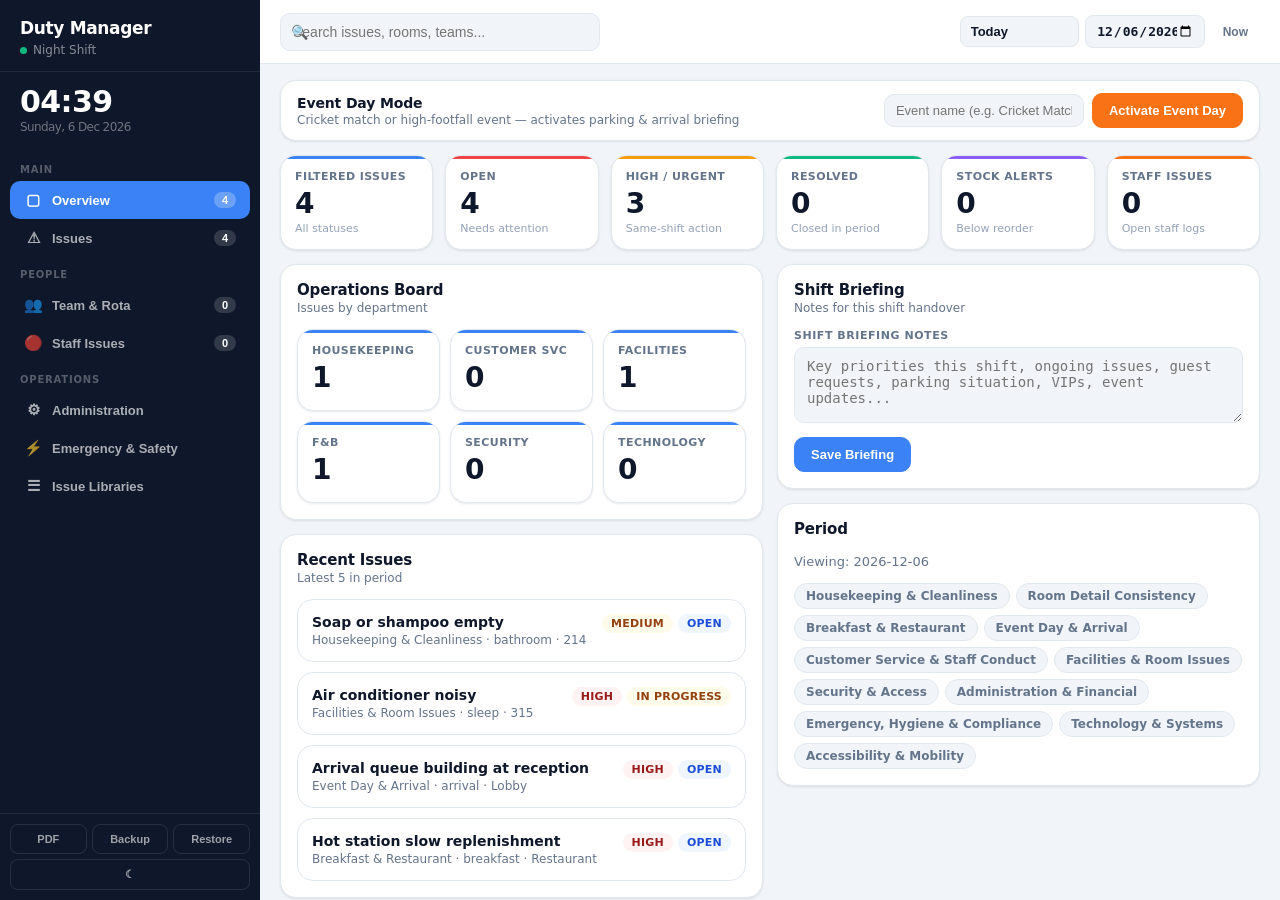
==== commit f3ba2560: "Add Team Rota, Staff Issues, Event Day, Room Release checks — Premier Inn specific enhancements" ====
--- a/duty_manager_dashboard_ipad_safe.html
+++ b/duty_manager_dashboard_ipad_safe.html
@@ -10,742 +10,341 @@
 <meta name="theme-color" content="#0f172a">
 <meta name="format-detection" content="telephone=no">
 <title>Duty Manager Dashboard</title>
-<link rel="apple-touch-icon" href="data:image/svg+xml,<svg xmlns='http://www.w3.org/2000/svg' viewBox='0 0 100 100'><rect fill='%230f172a' width='100' height='100' rx='20'/><text x='50' y='68' text-anchor='middle' font-size='50' fill='white'>DM</text></svg>">
 <style>
 :root {
-  --bg: #f1f5f9;
-  --sidebar: #0f172a;
-  --sidebar-hover: #1e293b;
-  --sidebar-active: #3b82f6;
-  --card: #ffffff;
-  --card-hover: #f8fafc;
-  --border: #e2e8f0;
-  --text: #0f172a;
-  --text-secondary: #64748b;
-  --text-light: #94a3b8;
-  --accent: #3b82f6;
-  --accent-light: #eff6ff;
-  --success: #10b981;
-  --success-light: #ecfdf5;
-  --warning: #f59e0b;
-  --warning-light: #fffbeb;
-  --danger: #ef4444;
-  --danger-light: #fef2f2;
-  --purple: #8b5cf6;
-  --purple-light: #f5f3ff;
-  --radius: 16px;
-  --radius-sm: 10px;
-  --shadow: 0 1px 3px rgba(0,0,0,.06), 0 1px 2px rgba(0,0,0,.04);
-  --shadow-lg: 0 10px 25px rgba(0,0,0,.08);
-  --sidebar-w: 260px;
-  --header-h: 70px;
-  --safe-top: env(safe-area-inset-top, 0px);
-  --safe-bottom: env(safe-area-inset-bottom, 0px);
-  --safe-left: env(safe-area-inset-left, 0px);
-  --safe-right: env(safe-area-inset-right, 0px);
-  --transition: .2s cubic-bezier(.4,0,.2,1);
-}
-
+  --bg:#f1f5f9; --sidebar:#0f172a; --sidebar-hover:#1e293b; --sidebar-active:#3b82f6;
+  --card:#ffffff; --card-hover:#f8fafc; --border:#e2e8f0;
+  --text:#0f172a; --text-secondary:#64748b; --text-light:#94a3b8;
+  --accent:#3b82f6; --accent-light:#eff6ff;
+  --success:#10b981; --success-light:#ecfdf5;
+  --warning:#f59e0b; --warning-light:#fffbeb;
+  --danger:#ef4444; --danger-light:#fef2f2;
+  --purple:#8b5cf6; --purple-light:#f5f3ff;
+  --orange:#f97316; --orange-light:#fff7ed;
+  --radius:16px; --radius-sm:10px;
+  --shadow:0 1px 3px rgba(0,0,0,.06),0 1px 2px rgba(0,0,0,.04);
+  --shadow-lg:0 10px 25px rgba(0,0,0,.08);
+  --sidebar-w:260px; --header-h:64px;
+  --safe-top:env(safe-area-inset-top,0px); --safe-bottom:env(safe-area-inset-bottom,0px);
+  --safe-left:env(safe-area-inset-left,0px); --safe-right:env(safe-area-inset-right,0px);
+  --transition:.2s cubic-bezier(.4,0,.2,1);
+}
 [data-theme="dark"] {
-  --bg: #0f172a;
-  --sidebar: #020617;
-  --sidebar-hover: #1e293b;
-  --card: #1e293b;
-  --card-hover: #334155;
-  --border: #334155;
-  --text: #f1f5f9;
-  --text-secondary: #94a3b8;
-  --text-light: #64748b;
-  --accent-light: #1e3a5f;
-  --success-light: #064e3b;
-  --warning-light: #451a03;
-  --danger-light: #450a0a;
-  --purple-light: #2e1065;
-  --shadow: 0 1px 3px rgba(0,0,0,.2);
-  --shadow-lg: 0 10px 25px rgba(0,0,0,.3);
-}
-
-* { box-sizing: border-box; margin: 0; padding: 0; -webkit-tap-highlight-color: transparent; -webkit-touch-callout: none; }
-html, body { height: 100%; overflow: hidden; }
-body {
-  font-family: -apple-system, BlinkMacSystemFont, "SF Pro Display", "SF Pro Text", system-ui, sans-serif;
-  background: var(--bg);
-  color: var(--text);
-  display: flex;
-  -webkit-font-smoothing: antialiased;
-}
-
-/* ---- SIDEBAR ---- */
-.sidebar {
-  width: var(--sidebar-w);
-  background: var(--sidebar);
-  color: #fff;
-  display: flex;
-  flex-direction: column;
-  flex-shrink: 0;
-  padding-top: var(--safe-top);
-  padding-left: var(--safe-left);
-  z-index: 100;
-  transition: transform var(--transition);
-}
-.sidebar-brand {
-  padding: 24px 20px 20px;
-  border-bottom: 1px solid rgba(255,255,255,.08);
-}
-.sidebar-brand h1 {
-  font-size: 18px;
-  font-weight: 800;
-  letter-spacing: -.02em;
-}
-.sidebar-brand .shift-info {
-  font-size: 12px;
-  color: rgba(255,255,255,.5);
-  margin-top: 6px;
-  display: flex;
-  align-items: center;
-  gap: 6px;
-}
-.shift-dot {
-  width: 8px; height: 8px;
-  border-radius: 50%;
-  background: var(--success);
-  animation: pulse 2s infinite;
-}
-@keyframes pulse {
-  0%, 100% { opacity: 1; }
-  50% { opacity: .4; }
-}
-.sidebar-clock {
-  padding: 16px 20px;
-  font-size: 32px;
-  font-weight: 800;
-  letter-spacing: -.02em;
-  font-variant-numeric: tabular-nums;
-}
-.sidebar-clock .clock-date {
-  font-size: 13px;
-  font-weight: 500;
-  color: rgba(255,255,255,.45);
-  margin-top: 2px;
-}
-.sidebar-nav {
-  flex: 1;
-  overflow-y: auto;
-  -webkit-overflow-scrolling: touch;
-  padding: 8px 10px;
-}
-.nav-section {
-  font-size: 10px;
-  font-weight: 700;
-  text-transform: uppercase;
-  letter-spacing: .08em;
-  color: rgba(255,255,255,.3);
-  padding: 16px 10px 8px;
-}
-.nav-item {
-  display: flex;
-  align-items: center;
-  gap: 12px;
-  padding: 12px 14px;
-  border-radius: 12px;
-  font-size: 14px;
-  font-weight: 600;
-  color: rgba(255,255,255,.65);
-  cursor: pointer;
-  transition: all var(--transition);
-  border: none;
-  background: none;
-  width: 100%;
-  text-align: left;
-}
-.nav-item:hover, .nav-item:active { background: var(--sidebar-hover); color: #fff; }
-.nav-item.active { background: var(--sidebar-active); color: #fff; }
-.nav-item .nav-icon {
-  width: 20px;
-  height: 20px;
-  display: flex;
-  align-items: center;
-  justify-content: center;
-  font-size: 16px;
-}
-.nav-item .nav-badge {
-  margin-left: auto;
-  background: rgba(255,255,255,.15);
-  color: #fff;
-  font-size: 11px;
-  font-weight: 700;
-  padding: 2px 8px;
-  border-radius: 99px;
-  min-width: 24px;
-  text-align: center;
-}
-.nav-item.active .nav-badge { background: rgba(255,255,255,.25); }
-.sidebar-footer {
-  padding: 14px 10px;
-  padding-bottom: calc(14px + var(--safe-bottom));
-  border-top: 1px solid rgba(255,255,255,.08);
-  display: flex;
-  gap: 6px;
-}
-.sidebar-footer button {
-  flex: 1;
-  padding: 10px;
-  border-radius: 10px;
-  border: 1px solid rgba(255,255,255,.1);
-  background: transparent;
-  color: rgba(255,255,255,.6);
-  font-size: 12px;
-  font-weight: 600;
-  cursor: pointer;
-  transition: all var(--transition);
-}
-.sidebar-footer button:hover { background: var(--sidebar-hover); color: #fff; }
-
-/* ---- MAIN ---- */
-.main {
-  flex: 1;
-  display: flex;
-  flex-direction: column;
-  overflow: hidden;
-  min-width: 0;
-}
-.topbar {
-  height: var(--header-h);
-  padding: 0 24px;
-  padding-top: var(--safe-top);
-  padding-right: calc(24px + var(--safe-right));
-  display: flex;
-  align-items: center;
-  gap: 14px;
-  background: var(--card);
-  border-bottom: 1px solid var(--border);
-  flex-shrink: 0;
-}
-.topbar-hamburger {
-  display: none;
-  width: 40px; height: 40px;
-  border: none;
-  background: none;
-  cursor: pointer;
-  border-radius: 10px;
-  align-items: center;
-  justify-content: center;
-  color: var(--text);
-  font-size: 20px;
-}
-.topbar-search {
-  flex: 1;
-  max-width: 400px;
-  position: relative;
-}
-.topbar-search input {
-  width: 100%;
-  padding: 10px 14px 10px 38px;
-  border: 1px solid var(--border);
-  border-radius: var(--radius-sm);
-  font-size: 14px;
-  background: var(--bg);
-  color: var(--text);
-  outline: none;
-  transition: border-color var(--transition);
-}
-.topbar-search input:focus { border-color: var(--accent); }
-.topbar-search .search-icon {
-  position: absolute;
-  left: 12px;
-  top: 50%;
-  transform: translateY(-50%);
-  color: var(--text-light);
-  font-size: 14px;
-  pointer-events: none;
-}
-.topbar-actions {
-  display: flex;
-  gap: 8px;
-  align-items: center;
-  margin-left: auto;
-}
-.topbar-actions select, .topbar-actions input[type="date"] {
-  padding: 8px 12px;
-  border: 1px solid var(--border);
-  border-radius: var(--radius-sm);
-  font-size: 13px;
-  background: var(--bg);
-  color: var(--text);
-  font-weight: 600;
-  min-width: 110px;
-  outline: none;
-  -webkit-appearance: none;
-  appearance: none;
-}
-.content {
-  flex: 1;
-  overflow-y: auto;
-  -webkit-overflow-scrolling: touch;
-  padding: 20px 24px;
-  padding-right: calc(24px + var(--safe-right));
-  padding-bottom: calc(20px + var(--safe-bottom));
-}
-
-/* ---- PANEL ---- */
-.panel { display: none; }
-.panel.active { display: block; animation: fadeIn .2s ease; }
-@keyframes fadeIn { from { opacity: 0; transform: translateY(6px); } to { opacity: 1; transform: none; } }
-
-/* ---- CARDS ---- */
-.card {
-  background: var(--card);
-  border: 1px solid var(--border);
-  border-radius: var(--radius);
-  box-shadow: var(--shadow);
-  padding: 20px;
-  transition: box-shadow var(--transition);
-}
-.card + .card { margin-top: 16px; }
-.card-header {
-  display: flex;
-  align-items: center;
-  justify-content: space-between;
-  margin-bottom: 16px;
-}
-.card-title {
-  font-size: 16px;
-  font-weight: 800;
-  letter-spacing: -.01em;
-}
-.card-subtitle {
-  font-size: 12px;
-  color: var(--text-secondary);
-  margin-top: 2px;
-}
-
-/* ---- STATS ---- */
-.stats-grid {
-  display: grid;
-  grid-template-columns: repeat(auto-fit, minmax(160px, 1fr));
-  gap: 14px;
-}
-.stat-card {
-  background: var(--card);
-  border: 1px solid var(--border);
-  border-radius: var(--radius);
-  padding: 18px;
-  box-shadow: var(--shadow);
-  position: relative;
-  overflow: hidden;
-}
-.stat-card::before {
-  content: '';
-  position: absolute;
-  top: 0;
-  left: 0;
-  right: 0;
-  height: 3px;
-}
-.stat-card.blue::before { background: var(--accent); }
-.stat-card.green::before { background: var(--success); }
-.stat-card.amber::before { background: var(--warning); }
-.stat-card.red::before { background: var(--danger); }
-.stat-card.purple::before { background: var(--purple); }
-.stat-label {
-  font-size: 12px;
-  font-weight: 700;
-  text-transform: uppercase;
-  letter-spacing: .04em;
-  color: var(--text-secondary);
-}
-.stat-value {
-  font-size: 32px;
-  font-weight: 800;
-  letter-spacing: -.03em;
-  margin: 6px 0 2px;
-  font-variant-numeric: tabular-nums;
-}
-.stat-hint {
-  font-size: 12px;
-  color: var(--text-light);
-}
-
-/* ---- GRID LAYOUTS ---- */
-.grid-2 { display: grid; grid-template-columns: 1fr 1fr; gap: 16px; }
-.grid-3 { display: grid; grid-template-columns: repeat(3, 1fr); gap: 14px; }
-
-/* ---- FORM ---- */
-.form-row {
-  display: grid;
-  grid-template-columns: repeat(auto-fit, minmax(180px, 1fr));
-  gap: 14px;
-}
-.field label {
-  display: block;
-  font-size: 11px;
-  font-weight: 700;
-  text-transform: uppercase;
-  letter-spacing: .05em;
-  color: var(--text-secondary);
-  margin-bottom: 6px;
-}
-input[type="text"], input[type="date"], input[type="number"], select, textarea {
-  width: 100%;
-  border: 1px solid var(--border);
-  border-radius: var(--radius-sm);
-  padding: 11px 13px;
-  font-size: 14px;
-  background: var(--bg);
-  color: var(--text);
-  outline: none;
-  transition: border-color var(--transition);
-  -webkit-appearance: none;
-  appearance: none;
-}
-input:focus, select:focus, textarea:focus { border-color: var(--accent); }
-textarea { min-height: 80px; resize: vertical; }
-select {
-  background-image: url("data:image/svg+xml,%3Csvg xmlns='http://www.w3.org/2000/svg' width='12' height='12' viewBox='0 0 24 24' fill='none' stroke='%2364748b' stroke-width='2.5' stroke-linecap='round' stroke-linejoin='round'%3E%3Cpolyline points='6 9 12 15 18 9'%3E%3C/polyline%3E%3C/svg%3E");
-  background-repeat: no-repeat;
-  background-position: right 12px center;
-  padding-right: 32px;
-}
-
-/* ---- BUTTONS ---- */
-.btn {
-  display: inline-flex;
-  align-items: center;
-  justify-content: center;
-  gap: 8px;
-  padding: 10px 18px;
-  border-radius: var(--radius-sm);
-  font-size: 14px;
-  font-weight: 700;
-  border: 1px solid var(--border);
-  background: var(--card);
-  color: var(--text);
-  cursor: pointer;
-  transition: all var(--transition);
-  white-space: nowrap;
-  -webkit-appearance: none;
-  appearance: none;
-  text-decoration: none;
-}
-.btn:active { transform: scale(.97); }
-.btn-primary { background: var(--accent); color: #fff; border-color: var(--accent); }
-.btn-primary:active { background: #2563eb; }
-.btn-success { background: var(--success); color: #fff; border-color: var(--success); }
-.btn-danger { background: var(--danger); color: #fff; border-color: var(--danger); }
-.btn-sm { padding: 7px 12px; font-size: 13px; }
-.btn-ghost { background: transparent; border-color: transparent; color: var(--text-secondary); }
-.btn-ghost:hover { background: var(--bg); color: var(--text); }
-.toolbar { display: flex; gap: 8px; flex-wrap: wrap; }
-
-/* ---- BADGES ---- */
-.badge {
-  display: inline-block;
-  padding: 4px 10px;
-  border-radius: 99px;
-  font-size: 11px;
-  font-weight: 700;
-  text-transform: uppercase;
-  letter-spacing: .03em;
-}
-.badge-low { background: var(--bg); color: var(--text-secondary); }
-.badge-medium { background: var(--warning-light); color: #92400e; }
-.badge-high { background: var(--danger-light); color: #991b1b; }
-.badge-urgent { background: #fce7f3; color: #9d174d; }
-.badge-open { background: var(--accent-light); color: #1d4ed8; }
-.badge-in-progress { background: var(--warning-light); color: #92400e; }
-.badge-resolved { background: var(--success-light); color: #065f46; }
-.badge-monitor { background: var(--bg); color: var(--text-secondary); }
-.badge-moderate { background: var(--warning-light); color: #92400e; }
-.badge-major { background: var(--danger-light); color: #991b1b; }
-.badge-critical { background: #fce7f3; color: #9d174d; }
-
-/* ---- ISSUE LIST ---- */
-.issue-list { display: grid; gap: 10px; }
-.issue-item {
-  border: 1px solid var(--border);
-  border-radius: var(--radius);
-  padding: 16px;
-  background: var(--card);
-  transition: all var(--transition);
-}
-.issue-item:active { background: var(--card-hover); }
-.issue-top {
-  display: flex;
-  align-items: flex-start;
-  justify-content: space-between;
-  gap: 10px;
-}
-.issue-title { font-size: 15px; font-weight: 700; }
-.issue-subtitle { font-size: 13px; color: var(--text-secondary); margin-top: 3px; }
-.issue-badges { display: flex; gap: 6px; flex-shrink: 0; }
-.issue-meta {
-  display: flex;
-  flex-wrap: wrap;
-  gap: 16px;
-  margin-top: 10px;
-  padding-top: 10px;
-  border-top: 1px solid var(--border);
-}
-.meta-item { font-size: 12px; }
-.meta-item .meta-key { color: var(--text-light); font-weight: 600; text-transform: uppercase; letter-spacing: .03em; font-size: 10px; }
-.meta-item .meta-val { font-weight: 700; margin-top: 2px; }
-.issue-actions {
-  display: flex;
-  gap: 6px;
-  margin-top: 10px;
-  flex-wrap: wrap;
-}
-
-/* ---- CHECKLIST ---- */
-.checklist { display: grid; gap: 8px; }
-.check-item {
-  display: flex;
-  align-items: center;
-  gap: 12px;
-  padding: 12px 14px;
-  border: 1px solid var(--border);
-  border-radius: var(--radius-sm);
-  background: var(--card);
-  cursor: pointer;
-  transition: all var(--transition);
-  -webkit-user-select: none;
-  user-select: none;
-}
-.check-item:active { background: var(--card-hover); }
-.check-item input[type="checkbox"] {
-  width: 20px;
-  height: 20px;
-  border-radius: 6px;
-  flex-shrink: 0;
-  accent-color: var(--accent);
-}
-.check-item.done { opacity: .55; }
-.check-item.done span { text-decoration: line-through; }
-
-/* ---- INVENTORY ---- */
-.inv-table { width: 100%; }
-.inv-header {
-  display: grid;
-  grid-template-columns: 1.5fr 100px 100px 140px;
-  gap: 10px;
-  padding: 8px 0;
-  font-size: 11px;
-  font-weight: 700;
-  text-transform: uppercase;
-  letter-spacing: .04em;
-  color: var(--text-light);
-  border-bottom: 1px solid var(--border);
-}
-.inv-row {
-  display: grid;
-  grid-template-columns: 1.5fr 100px 100px 140px;
-  gap: 10px;
-  padding: 10px 0;
-  align-items: center;
-  border-bottom: 1px solid var(--border);
-}
-.inv-row:last-child { border-bottom: none; }
-.inv-row .inv-name { font-weight: 700; font-size: 14px; }
-.inv-row.alert .inv-name { color: var(--danger); }
-.inv-row input, .inv-row select {
-  padding: 8px 10px;
-  font-size: 13px;
-}
-
-/* ---- LIBRARY ---- */
-.lib-category {
-  border: 1px solid var(--border);
-  border-radius: var(--radius);
-  padding: 16px;
-  background: var(--card);
-}
-.lib-category + .lib-category { margin-top: 12px; }
-.lib-category-name { font-size: 16px; font-weight: 800; margin-bottom: 10px; }
-.lib-issues { display: grid; gap: 6px; margin: 10px 0; }
-.lib-issue-row {
-  display: grid;
-  grid-template-columns: 1fr auto;
-  gap: 8px;
-  align-items: center;
-}
-.lib-issue-row input { padding: 8px 10px; font-size: 13px; }
-
-/* ---- CHIPS ---- */
-.chips { display: flex; gap: 6px; flex-wrap: wrap; }
-.chip {
-  background: var(--bg);
-  border: 1px solid var(--border);
-  border-radius: 99px;
-  padding: 6px 12px;
-  font-size: 12px;
-  font-weight: 700;
-  color: var(--text-secondary);
-}
-
-/* ---- TOAST ---- */
-.toast-container {
-  position: fixed;
-  bottom: calc(20px + var(--safe-bottom));
-  right: calc(20px + var(--safe-right));
-  z-index: 9999;
-  display: flex;
-  flex-direction: column-reverse;
-  gap: 8px;
-  pointer-events: none;
-}
-.toast {
-  background: var(--sidebar);
-  color: #fff;
-  padding: 12px 20px;
-  border-radius: var(--radius-sm);
-  font-size: 14px;
-  font-weight: 600;
-  box-shadow: var(--shadow-lg);
-  animation: toastIn .3s ease, toastOut .3s ease 2.5s forwards;
-  pointer-events: auto;
-}
-@keyframes toastIn { from { opacity: 0; transform: translateY(10px); } }
-@keyframes toastOut { to { opacity: 0; transform: translateY(-10px); } }
-
-/* ---- OVERLAY (for mobile sidebar) ---- */
-.sidebar-overlay {
-  display: none;
-  position: fixed;
-  inset: 0;
-  background: rgba(0,0,0,.4);
-  z-index: 99;
-  -webkit-backdrop-filter: blur(2px);
-  backdrop-filter: blur(2px);
-}
-.sidebar-overlay.show { display: block; }
-
-/* ---- RESPONSIVE ---- */
-@media (max-width: 900px) {
-  .sidebar {
-    position: fixed;
-    top: 0; bottom: 0; left: 0;
-    transform: translateX(-100%);
-    z-index: 200;
-    width: 280px;
-  }
-  .sidebar.open { transform: translateX(0); }
-  .topbar-hamburger { display: flex; }
-  .grid-2 { grid-template-columns: 1fr; }
-  .inv-header, .inv-row { grid-template-columns: 1fr 80px 80px 120px; }
-  .content { padding: 16px; }
-  .topbar { padding: 0 16px; }
-  .stats-grid { grid-template-columns: repeat(3, 1fr); }
-}
-@media (max-width: 600px) {
-  .stats-grid { grid-template-columns: 1fr 1fr; }
-  .form-row { grid-template-columns: 1fr; }
-  .inv-header, .inv-row { grid-template-columns: 1fr 70px 70px; }
-  .inv-header > :last-child, .inv-row > :last-child { display: none; }
-  .topbar-actions .filter-group { display: none; }
-}
-
-@media print {
-  .sidebar, .topbar, .toast-container { display: none !important; }
-  .main { margin: 0; }
-  .content { padding: 0; overflow: visible; }
-  body { display: block; background: #fff; overflow: visible; }
-  .card { box-shadow: none; break-inside: avoid; }
-}
-
-/* ---- iPad specific ---- */
-@supports (-webkit-touch-callout: none) {
-  input, select, textarea { font-size: 16px !important; }
+  --bg:#0f172a; --sidebar:#020617; --sidebar-hover:#1e293b;
+  --card:#1e293b; --card-hover:#334155; --border:#334155;
+  --text:#f1f5f9; --text-secondary:#94a3b8; --text-light:#64748b;
+  --accent-light:#1e3a5f; --success-light:#064e3b; --warning-light:#451a03;
+  --danger-light:#450a0a; --purple-light:#2e1065; --orange-light:#431407;
+  --shadow:0 1px 3px rgba(0,0,0,.2); --shadow-lg:0 10px 25px rgba(0,0,0,.3);
+}
+*{box-sizing:border-box;margin:0;padding:0;-webkit-tap-highlight-color:transparent;-webkit-touch-callout:none;}
+html,body{height:100%;overflow:hidden;}
+body{font-family:-apple-system,BlinkMacSystemFont,"SF Pro Display",system-ui,sans-serif;background:var(--bg);color:var(--text);display:flex;-webkit-font-smoothing:antialiased;}
+
+/* SIDEBAR */
+.sidebar{width:var(--sidebar-w);background:var(--sidebar);color:#fff;display:flex;flex-direction:column;flex-shrink:0;padding-top:var(--safe-top);padding-left:var(--safe-left);z-index:100;transition:transform var(--transition);}
+.sidebar-brand{padding:18px 20px 14px;border-bottom:1px solid rgba(255,255,255,.08);}
+.sidebar-brand h1{font-size:17px;font-weight:800;letter-spacing:-.02em;}
+.sidebar-brand .shift-info{font-size:12px;color:rgba(255,255,255,.5);margin-top:5px;display:flex;align-items:center;gap:6px;}
+.shift-dot{width:7px;height:7px;border-radius:50%;background:var(--success);animation:pulse 2s infinite;}
+@keyframes pulse{0%,100%{opacity:1;}50%{opacity:.3;}}
+.sidebar-clock{padding:12px 20px;font-size:30px;font-weight:800;letter-spacing:-.02em;font-variant-numeric:tabular-nums;}
+.sidebar-clock .clock-date{font-size:12px;font-weight:500;color:rgba(255,255,255,.4);margin-top:1px;}
+.event-day-banner{margin:0 10px 8px;background:#7c2d12;border:1px solid #c2410c;border-radius:10px;padding:8px 12px;font-size:12px;font-weight:700;color:#fed7aa;display:none;}
+.event-day-banner.show{display:flex;align-items:center;gap:6px;}
+.sidebar-nav{flex:1;overflow-y:auto;-webkit-overflow-scrolling:touch;padding:6px 10px;}
+.nav-section{font-size:10px;font-weight:700;text-transform:uppercase;letter-spacing:.08em;color:rgba(255,255,255,.3);padding:12px 10px 6px;}
+.nav-item{display:flex;align-items:center;gap:10px;padding:10px 14px;border-radius:10px;font-size:13px;font-weight:600;color:rgba(255,255,255,.65);cursor:pointer;transition:all var(--transition);border:none;background:none;width:100%;text-align:left;}
+.nav-item:active{background:var(--sidebar-hover);color:#fff;}
+.nav-item.active{background:var(--sidebar-active);color:#fff;}
+.nav-icon{width:18px;display:flex;align-items:center;justify-content:center;font-size:15px;flex-shrink:0;}
+.nav-badge{margin-left:auto;background:rgba(255,255,255,.15);color:#fff;font-size:11px;font-weight:700;padding:2px 7px;border-radius:99px;min-width:22px;text-align:center;}
+.nav-item.active .nav-badge{background:rgba(255,255,255,.25);}
+.sidebar-footer{padding:10px;padding-bottom:calc(10px + var(--safe-bottom));border-top:1px solid rgba(255,255,255,.08);display:flex;flex-wrap:wrap;gap:5px;}
+.sidebar-footer button{flex:1;min-width:60px;padding:8px 6px;border-radius:8px;border:1px solid rgba(255,255,255,.1);background:transparent;color:rgba(255,255,255,.6);font-size:11px;font-weight:600;cursor:pointer;transition:all var(--transition);}
+.sidebar-footer button:active{background:var(--sidebar-hover);color:#fff;}
+
+/* MAIN */
+.main{flex:1;display:flex;flex-direction:column;overflow:hidden;min-width:0;}
+.topbar{height:var(--header-h);padding:0 20px;padding-top:var(--safe-top);padding-right:calc(20px + var(--safe-right));display:flex;align-items:center;gap:10px;background:var(--card);border-bottom:1px solid var(--border);flex-shrink:0;}
+.topbar-hamburger{display:none;width:38px;height:38px;border:none;background:none;cursor:pointer;border-radius:8px;align-items:center;justify-content:center;color:var(--text);font-size:20px;flex-shrink:0;}
+.topbar-title{font-size:16px;font-weight:800;flex-shrink:0;}
+.topbar-search{flex:1;max-width:320px;position:relative;}
+.topbar-search input{width:100%;padding:8px 12px 8px 34px;border:1px solid var(--border);border-radius:8px;font-size:14px;background:var(--bg);color:var(--text);outline:none;transition:border-color var(--transition);}
+.topbar-search input:focus{border-color:var(--accent);}
+.topbar-search .si{position:absolute;left:11px;top:50%;transform:translateY(-50%);color:var(--text-light);font-size:14px;pointer-events:none;}
+.topbar-actions{display:flex;gap:6px;align-items:center;margin-left:auto;}
+.topbar-actions select,.topbar-actions input[type="date"]{padding:7px 10px;border:1px solid var(--border);border-radius:8px;font-size:13px;background:var(--bg);color:var(--text);font-weight:600;min-width:100px;outline:none;-webkit-appearance:none;appearance:none;}
+.content{flex:1;overflow-y:auto;-webkit-overflow-scrolling:touch;padding:16px 20px;padding-right:calc(20px + var(--safe-right));padding-bottom:calc(16px + var(--safe-bottom));}
+
+/* PANELS */
+.panel{display:none;}
+.panel.active{display:block;animation:fadeIn .2s ease;}
+@keyframes fadeIn{from{opacity:0;transform:translateY(5px);}to{opacity:1;transform:none;}}
+
+/* CARDS */
+.card{background:var(--card);border:1px solid var(--border);border-radius:var(--radius);box-shadow:var(--shadow);padding:16px;}
+.card+.card{margin-top:14px;}
+.card-header{display:flex;align-items:center;justify-content:space-between;margin-bottom:14px;gap:10px;}
+.card-title{font-size:15px;font-weight:800;letter-spacing:-.01em;}
+.card-subtitle{font-size:12px;color:var(--text-secondary);margin-top:2px;}
+
+/* STATS */
+.stats-grid{display:grid;grid-template-columns:repeat(auto-fit,minmax(150px,1fr));gap:12px;}
+.stat-card{background:var(--card);border:1px solid var(--border);border-radius:var(--radius);padding:14px;box-shadow:var(--shadow);position:relative;overflow:hidden;}
+.stat-card::before{content:'';position:absolute;top:0;left:0;right:0;height:3px;}
+.stat-card.blue::before{background:var(--accent);}
+.stat-card.green::before{background:var(--success);}
+.stat-card.amber::before{background:var(--warning);}
+.stat-card.red::before{background:var(--danger);}
+.stat-card.purple::before{background:var(--purple);}
+.stat-card.orange::before{background:var(--orange);}
+.stat-label{font-size:11px;font-weight:700;text-transform:uppercase;letter-spacing:.04em;color:var(--text-secondary);}
+.stat-value{font-size:28px;font-weight:800;letter-spacing:-.03em;margin:4px 0 2px;font-variant-numeric:tabular-nums;}
+.stat-hint{font-size:11px;color:var(--text-light);}
+
+/* GRID */
+.grid-2{display:grid;grid-template-columns:1fr 1fr;gap:14px;}
+.grid-3{display:grid;grid-template-columns:repeat(3,1fr);gap:10px;}
+
+/* FORM */
+.form-row{display:grid;grid-template-columns:repeat(auto-fit,minmax(170px,1fr));gap:12px;}
+.field label{display:block;font-size:11px;font-weight:700;text-transform:uppercase;letter-spacing:.05em;color:var(--text-secondary);margin-bottom:5px;}
+input[type="text"],input[type="date"],input[type="number"],input[type="time"],select,textarea{width:100%;border:1px solid var(--border);border-radius:var(--radius-sm);padding:10px 12px;font-size:14px;background:var(--bg);color:var(--text);outline:none;transition:border-color var(--transition);-webkit-appearance:none;appearance:none;}
+input:focus,select:focus,textarea:focus{border-color:var(--accent);}
+textarea{min-height:76px;resize:vertical;}
+select{background-image:url("data:image/svg+xml,%3Csvg xmlns='http://www.w3.org/2000/svg' width='12' height='12' viewBox='0 0 24 24' fill='none' stroke='%2364748b' stroke-width='2.5' stroke-linecap='round' stroke-linejoin='round'%3E%3Cpolyline points='6 9 12 15 18 9'%3E%3C/polyline%3E%3C/svg%3E");background-repeat:no-repeat;background-position:right 10px center;padding-right:28px;}
+
+/* BUTTONS */
+.btn{display:inline-flex;align-items:center;justify-content:center;gap:6px;padding:9px 16px;border-radius:var(--radius-sm);font-size:13px;font-weight:700;border:1px solid var(--border);background:var(--card);color:var(--text);cursor:pointer;transition:all var(--transition);white-space:nowrap;-webkit-appearance:none;text-decoration:none;}
+.btn:active{transform:scale(.97);}
+.btn-primary{background:var(--accent);color:#fff;border-color:var(--accent);}
+.btn-success{background:var(--success);color:#fff;border-color:var(--success);}
+.btn-danger{background:var(--danger);color:#fff;border-color:var(--danger);}
+.btn-orange{background:var(--orange);color:#fff;border-color:var(--orange);}
+.btn-sm{padding:6px 11px;font-size:12px;}
+.btn-ghost{background:transparent;border-color:transparent;color:var(--text-secondary);}
+.toolbar{display:flex;gap:8px;flex-wrap:wrap;}
+
+/* BADGES */
+.badge{display:inline-block;padding:3px 9px;border-radius:99px;font-size:11px;font-weight:700;text-transform:uppercase;letter-spacing:.02em;}
+.badge-low{background:var(--bg);color:var(--text-secondary);}
+.badge-medium{background:var(--warning-light);color:#92400e;}
+.badge-high{background:var(--danger-light);color:#991b1b;}
+.badge-urgent{background:#fce7f3;color:#9d174d;}
+.badge-open{background:var(--accent-light);color:#1d4ed8;}
+.badge-in-progress{background:var(--warning-light);color:#92400e;}
+.badge-resolved{background:var(--success-light);color:#065f46;}
+.badge-monitor{background:var(--bg);color:var(--text-secondary);}
+.badge-moderate{background:var(--warning-light);color:#92400e;}
+.badge-major{background:var(--danger-light);color:#991b1b;}
+.badge-critical{background:#fce7f3;color:#9d174d;}
+.badge-scheduled{background:var(--accent-light);color:#1d4ed8;}
+.badge-on-shift{background:var(--success-light);color:#065f46;}
+.badge-absent{background:var(--danger-light);color:#991b1b;}
+.badge-late{background:var(--warning-light);color:#92400e;}
+.badge-cover-needed{background:#fce7f3;color:#9d174d;}
+.badge-off{background:var(--bg);color:var(--text-secondary);}
+.badge-am{background:var(--warning-light);color:#92400e;}
+.badge-pm{background:var(--accent-light);color:#1d4ed8;}
+.badge-night{background:var(--purple-light);color:#5b21b6;}
+.badge-split{background:var(--orange-light);color:#9a3412;}
+.badge-open-s{background:var(--danger-light);color:#991b1b;}
+.badge-in-review{background:var(--warning-light);color:#92400e;}
+.badge-resolved-s{background:var(--success-light);color:#065f46;}
+
+/* ISSUE LIST */
+.issue-list{display:grid;gap:10px;}
+.issue-item{border:1px solid var(--border);border-radius:var(--radius);padding:14px;background:var(--card);}
+.issue-top{display:flex;align-items:flex-start;justify-content:space-between;gap:10px;}
+.issue-title{font-size:14px;font-weight:700;}
+.issue-subtitle{font-size:12px;color:var(--text-secondary);margin-top:3px;}
+.issue-badges{display:flex;gap:5px;flex-wrap:wrap;flex-shrink:0;}
+.issue-meta{display:flex;flex-wrap:wrap;gap:14px;margin-top:10px;padding-top:10px;border-top:1px solid var(--border);}
+.meta-item{font-size:12px;}
+.meta-key{color:var(--text-light);font-weight:600;text-transform:uppercase;letter-spacing:.03em;font-size:10px;}
+.meta-val{font-weight:700;margin-top:2px;}
+.issue-actions{display:flex;gap:6px;margin-top:10px;flex-wrap:wrap;}
+
+/* TEAM ROTA */
+.team-grid{display:grid;gap:10px;}
+.team-card{border:1px solid var(--border);border-radius:var(--radius);padding:14px;background:var(--card);display:flex;align-items:center;gap:14px;flex-wrap:wrap;}
+.team-avatar{width:40px;height:40px;border-radius:50%;background:var(--accent);color:#fff;font-size:15px;font-weight:800;display:flex;align-items:center;justify-content:center;flex-shrink:0;}
+.team-info{flex:1;min-width:120px;}
+.team-name{font-size:14px;font-weight:800;}
+.team-role{font-size:12px;color:var(--text-secondary);margin-top:1px;}
+.team-shift{display:flex;gap:6px;flex-wrap:wrap;align-items:center;margin-top:5px;}
+.team-actions{display:flex;gap:6px;flex-wrap:wrap;}
+
+/* STAFF ISSUES */
+.staff-issue-card{border:1px solid var(--border);border-radius:var(--radius);padding:14px;background:var(--card);}
+.staff-issue-card.confidential{border-left:4px solid var(--danger);}
+.conf-badge{background:var(--danger-light);color:var(--danger);font-size:10px;font-weight:800;padding:2px 7px;border-radius:99px;text-transform:uppercase;letter-spacing:.04em;}
+
+/* CHECKLIST */
+.checklist{display:grid;gap:8px;}
+.check-item{display:flex;align-items:center;gap:10px;padding:11px 13px;border:1px solid var(--border);border-radius:var(--radius-sm);background:var(--card);cursor:pointer;-webkit-user-select:none;user-select:none;}
+.check-item input[type="checkbox"]{width:18px;height:18px;border-radius:5px;flex-shrink:0;accent-color:var(--accent);}
+.check-item.done{opacity:.5;}
+.check-item.done span{text-decoration:line-through;}
+
+/* INVENTORY */
+.inv-header{display:grid;grid-template-columns:1.5fr 90px 90px 130px;gap:10px;padding:8px 0;font-size:10px;font-weight:700;text-transform:uppercase;letter-spacing:.04em;color:var(--text-light);border-bottom:1px solid var(--border);}
+.inv-row{display:grid;grid-template-columns:1.5fr 90px 90px 130px;gap:10px;padding:9px 0;align-items:center;border-bottom:1px solid var(--border);}
+.inv-row:last-child{border-bottom:none;}
+.inv-name{font-weight:700;font-size:13px;}
+.inv-row.alert .inv-name{color:var(--danger);}
+.inv-row input,.inv-row select{padding:7px 9px;font-size:13px;}
+
+/* LIBRARY */
+.lib-category{border:1px solid var(--border);border-radius:var(--radius);padding:14px;background:var(--card);}
+.lib-category+.lib-category{margin-top:10px;}
+.lib-category-name{font-size:15px;font-weight:800;margin-bottom:10px;}
+.lib-issues{display:grid;gap:6px;margin:10px 0;}
+.lib-issue-row{display:grid;grid-template-columns:1fr auto;gap:8px;align-items:center;}
+.lib-issue-row input{padding:7px 9px;font-size:13px;}
+
+/* CHIPS */
+.chips{display:flex;gap:6px;flex-wrap:wrap;}
+.chip{background:var(--bg);border:1px solid var(--border);border-radius:99px;padding:5px 11px;font-size:12px;font-weight:700;color:var(--text-secondary);}
+
+/* ROOM RELEASE */
+.room-release-row{display:grid;grid-template-columns:80px 80px 1fr auto;gap:10px;align-items:center;padding:10px 0;border-bottom:1px solid var(--border);}
+.room-release-row:last-child{border-bottom:none;}
+
+/* TOAST */
+.toast-container{position:fixed;bottom:calc(16px + var(--safe-bottom));right:calc(16px + var(--safe-right));z-index:9999;display:flex;flex-direction:column-reverse;gap:8px;pointer-events:none;}
+.toast{background:var(--sidebar);color:#fff;padding:10px 18px;border-radius:var(--radius-sm);font-size:13px;font-weight:600;box-shadow:var(--shadow-lg);animation:toastIn .3s ease,toastOut .3s ease 2.5s forwards;pointer-events:auto;}
+@keyframes toastIn{from{opacity:0;transform:translateY(8px);}}
+@keyframes toastOut{to{opacity:0;transform:translateY(-8px);}}
+
+/* OVERLAY */
+.sidebar-overlay{display:none;position:fixed;inset:0;background:rgba(0,0,0,.4);z-index:99;-webkit-backdrop-filter:blur(2px);backdrop-filter:blur(2px);}
+.sidebar-overlay.show{display:block;}
+
+/* DIVIDER */
+.section-divider{font-size:11px;font-weight:700;text-transform:uppercase;letter-spacing:.06em;color:var(--text-light);margin:16px 0 10px;padding-bottom:6px;border-bottom:1px solid var(--border);}
+
+/* RESPONSIVE */
+@media(max-width:900px){
+  .sidebar{position:fixed;top:0;bottom:0;left:0;transform:translateX(-100%);z-index:200;width:280px;}
+  .sidebar.open{transform:translateX(0);}
+  .topbar-hamburger{display:flex;}
+  .grid-2{grid-template-columns:1fr;}
+  .content{padding:12px 14px;}
+  .topbar{padding:0 14px;}
+  .stats-grid{grid-template-columns:repeat(3,1fr);}
+  .inv-header,.inv-row{grid-template-columns:1fr 70px 70px;}
+  .inv-header>:last-child,.inv-row>:last-child{display:none;}
+}
+@media(max-width:600px){
+  .stats-grid{grid-template-columns:1fr 1fr;}
+  .form-row{grid-template-columns:1fr;}
+  .topbar-actions .filter-group{display:none;}
+  .grid-3{grid-template-columns:1fr 1fr;}
+  .room-release-row{grid-template-columns:70px 1fr auto;}
+}
+@media print{
+  .sidebar,.topbar,.toast-container{display:none!important;}
+  .main{margin:0;}
+  .content{padding:0;overflow:visible;}
+  body{display:block;background:#fff;overflow:visible;}
+  .card{box-shadow:none;break-inside:avoid;}
+}
+@supports(-webkit-touch-callout:none){
+  input,select,textarea{font-size:16px!important;}
 }
 </style>
 </head>
 <body>
 
-<!-- Sidebar overlay for mobile -->
 <div class="sidebar-overlay" id="sidebarOverlay"></div>
 
-<!-- Sidebar -->
 <aside class="sidebar" id="sidebar">
   <div class="sidebar-brand">
     <h1>Duty Manager</h1>
-    <div class="shift-info"><span class="shift-dot"></span> <span id="shiftLabel">AM Shift</span></div>
+    <div class="shift-info"><span class="shift-dot"></span><span id="shiftLabel">AM Shift</span></div>
   </div>
   <div class="sidebar-clock">
     <div id="clockTime">00:00</div>
     <div class="clock-date" id="clockDate"></div>
   </div>
+  <div class="event-day-banner" id="eventDayBanner">&#9889; Event Day Active</div>
   <nav class="sidebar-nav">
     <div class="nav-section">Main</div>
-    <button class="nav-item active" data-tab="overview" type="button">
-      <span class="nav-icon">&#9634;</span> Overview
-      <span class="nav-badge" id="navBadgeTotal">0</span>
-    </button>
-    <button class="nav-item" data-tab="issues" type="button">
-      <span class="nav-icon">&#9888;</span> Issues
-      <span class="nav-badge" id="navBadgeOpen">0</span>
-    </button>
+    <button class="nav-item active" data-tab="overview" type="button"><span class="nav-icon">&#9634;</span>Overview<span class="nav-badge" id="navTotal">0</span></button>
+    <button class="nav-item" data-tab="issues" type="button"><span class="nav-icon">&#9888;</span>Issues<span class="nav-badge" id="navOpen">0</span></button>
+    <div class="nav-section">People</div>
+    <button class="nav-item" data-tab="team" type="button"><span class="nav-icon">&#128101;</span>Team &amp; Rota<span class="nav-badge" id="navTeam">0</span></button>
+    <button class="nav-item" data-tab="staffissues" type="button"><span class="nav-icon">&#128308;</span>Staff Issues<span class="nav-badge" id="navStaff">0</span></button>
     <div class="nav-section">Operations</div>
-    <button class="nav-item" data-tab="admin" type="button">
-      <span class="nav-icon">&#9881;</span> Administration
-    </button>
-    <button class="nav-item" data-tab="safety" type="button">
-      <span class="nav-icon">&#9889;</span> Emergency &amp; Safety
-    </button>
-    <button class="nav-item" data-tab="libraries" type="button">
-      <span class="nav-icon">&#9776;</span> Issue Libraries
-    </button>
+    <button class="nav-item" data-tab="admin" type="button"><span class="nav-icon">&#9881;</span>Administration</button>
+    <button class="nav-item" data-tab="safety" type="button"><span class="nav-icon">&#9889;</span>Emergency &amp; Safety</button>
+    <button class="nav-item" data-tab="libraries" type="button"><span class="nav-icon">&#9776;</span>Issue Libraries</button>
   </nav>
   <div class="sidebar-footer">
-    <button id="exportPdfBtn" type="button">PDF Export</button>
+    <button id="exportPdfBtn" type="button">PDF</button>
     <button id="exportJsonBtn" type="button">Backup</button>
     <button id="importBtn" type="button">Restore</button>
+    <button id="themeToggle" type="button">&#9790;</button>
     <input id="importFile" type="file" accept="application/json" style="display:none;">
   </div>
 </aside>
 
-<!-- Main content -->
 <div class="main">
   <header class="topbar">
     <button class="topbar-hamburger" id="hamburgerBtn" type="button">&#9776;</button>
     <div class="topbar-search">
-      <span class="search-icon">&#128269;</span>
+      <span class="si">&#128269;</span>
       <input id="searchBox" type="text" placeholder="Search issues, rooms, teams...">
     </div>
     <div class="topbar-actions">
-      <div class="filter-group" style="display:flex;gap:8px;align-items:center;">
-        <select id="periodSelect">
-          <option value="day">Today</option>
-          <option value="week">This week</option>
-          <option value="month">This month</option>
-          <option value="all">All time</option>
-        </select>
+      <div class="filter-group" style="display:flex;gap:6px;align-items:center;">
+        <select id="periodSelect"><option value="day">Today</option><option value="week">This week</option><option value="month">This month</option><option value="all">All time</option></select>
         <input id="referenceDate" type="date">
         <button class="btn btn-sm btn-ghost" id="todayBtn" type="button">Now</button>
       </div>
-      <button class="btn btn-sm" id="themeToggle" type="button" title="Toggle theme">&#9790;</button>
     </div>
   </header>
 
   <div class="content">
-    <!-- OVERVIEW PANEL -->
+
+    <!-- OVERVIEW -->
     <section class="panel active" id="overviewPanel">
-      <div class="stats-grid" id="statsGrid">
-        <div class="stat-card blue"><div class="stat-label">Filtered</div><div class="stat-value" id="metricIssues">0</div><div class="stat-hint">All statuses</div></div>
+      <!-- Event Day Toggle -->
+      <div class="card" style="margin-bottom:14px;padding:12px 16px;">
+        <div style="display:flex;align-items:center;justify-content:space-between;flex-wrap:wrap;gap:10px;">
+          <div>
+            <div class="card-title" style="font-size:14px;">Event Day Mode</div>
+            <div style="font-size:12px;color:var(--text-secondary);margin-top:2px;">Cricket match or high-footfall event — activates parking &amp; arrival briefing</div>
+          </div>
+          <div style="display:flex;gap:8px;align-items:center;flex-wrap:wrap;">
+            <input id="eventDayName" type="text" placeholder="Event name (e.g. Cricket Match)" style="width:200px;padding:8px 11px;font-size:13px;">
+            <button class="btn btn-orange" id="toggleEventDay" type="button">Activate Event Day</button>
+          </div>
+        </div>
+        <div id="eventDayChecklist" style="display:none;margin-top:12px;">
+          <div class="section-divider">Event Day Briefing Checklist</div>
+          <div id="eventDayCheckItems" class="checklist"></div>
+        </div>
+      </div>
+
+      <div class="stats-grid">
+        <div class="stat-card blue"><div class="stat-label">Filtered Issues</div><div class="stat-value" id="metricIssues">0</div><div class="stat-hint">All statuses</div></div>
         <div class="stat-card red"><div class="stat-label">Open</div><div class="stat-value" id="metricOpen">0</div><div class="stat-hint">Needs attention</div></div>
         <div class="stat-card amber"><div class="stat-label">High / Urgent</div><div class="stat-value" id="metricPriority">0</div><div class="stat-hint">Same-shift action</div></div>
         <div class="stat-card green"><div class="stat-label">Resolved</div><div class="stat-value" id="metricResolved">0</div><div class="stat-hint">Closed in period</div></div>
         <div class="stat-card purple"><div class="stat-label">Stock Alerts</div><div class="stat-value" id="metricStock">0</div><div class="stat-hint">Below reorder</div></div>
-        <div class="stat-card blue"><div class="stat-label">Safety Done</div><div class="stat-value" id="metricChecks">0</div><div class="stat-hint">Checks completed</div></div>
+        <div class="stat-card orange"><div class="stat-label">Staff Issues</div><div class="stat-value" id="metricStaffIssues">0</div><div class="stat-hint">Open staff logs</div></div>
       </div>
 
-      <div class="grid-2" style="margin-top:16px;">
+      <div class="grid-2" style="margin-top:14px;">
         <div>
           <div class="card">
-            <div class="card-header">
-              <div><div class="card-title">Operations Board</div><div class="card-subtitle">Issues by department</div></div>
-            </div>
-            <div class="grid-3" id="opsBoard">
+            <div class="card-header"><div><div class="card-title">Operations Board</div><div class="card-subtitle">Issues by department</div></div></div>
+            <div class="grid-3">
               <div class="stat-card blue"><div class="stat-label">Housekeeping</div><div class="stat-value" id="boardHousekeeping">0</div></div>
-              <div class="stat-card blue"><div class="stat-label">Customer Service</div><div class="stat-value" id="boardService">0</div></div>
+              <div class="stat-card blue"><div class="stat-label">Customer Svc</div><div class="stat-value" id="boardService">0</div></div>
               <div class="stat-card blue"><div class="stat-label">Facilities</div><div class="stat-value" id="boardFacilities">0</div></div>
               <div class="stat-card blue"><div class="stat-label">F&amp;B</div><div class="stat-value" id="boardFnb">0</div></div>
               <div class="stat-card blue"><div class="stat-label">Security</div><div class="stat-value" id="boardSecurity">0</div></div>
@@ -753,960 +352,952 @@
             </div>
           </div>
           <div class="card">
-            <div class="card-header">
-              <div><div class="card-title">Recent Issues</div><div class="card-subtitle">Latest 5 in current period</div></div>
-            </div>
+            <div class="card-header"><div><div class="card-title">Recent Issues</div><div class="card-subtitle">Latest 5 in period</div></div></div>
             <div id="overviewIssues" class="issue-list"></div>
           </div>
         </div>
         <div>
           <div class="card">
-            <div class="card-header">
-              <div><div class="card-title">Categories</div><div class="card-subtitle">Active issue libraries</div></div>
-            </div>
-            <div class="chips" id="categoryChips"></div>
+            <div class="card-header"><div><div class="card-title">Shift Briefing</div><div class="card-subtitle">Notes for this shift handover</div></div></div>
+            <div class="field"><label>Shift Briefing Notes</label><textarea id="shiftBriefing" placeholder="Key priorities this shift, ongoing issues, guest requests, parking situation, VIPs, event updates..."></textarea></div>
+            <div class="toolbar" style="margin-top:10px;"><button class="btn btn-primary" id="saveShiftBriefing" type="button">Save Briefing</button></div>
           </div>
           <div class="card">
-            <div class="card-header">
-              <div><div class="card-title">Period Summary</div></div>
-            </div>
-            <p id="periodSummary" style="font-size:14px;color:var(--text-secondary);line-height:1.6;"></p>
+            <div class="card-header"><div><div class="card-title">Period</div></div></div>
+            <p id="periodSummary" style="font-size:13px;color:var(--text-secondary);line-height:1.6;"></p>
+            <div class="chips" id="categoryChips" style="margin-top:10px;"></div>
           </div>
         </div>
       </div>
     </section>
 
-    <!-- ISSUES PANEL -->
+    <!-- ISSUES -->
     <section class="panel" id="issuesPanel">
       <div class="card">
-        <div class="card-header">
-          <div><div class="card-title">Log New Issue</div><div class="card-subtitle">Record and assign operational issues</div></div>
-        </div>
+        <div class="card-header"><div><div class="card-title">Log New Issue</div><div class="card-subtitle">Record and assign operational issues</div></div></div>
         <div class="form-row">
           <div class="field"><label>Location</label><select id="locationSelect"></select></div>
           <div class="field"><label>Floor</label><select id="floorSelect"></select></div>
           <div class="field"><label>Category</label><select id="categorySelect"></select></div>
           <div class="field"><label>Issue</label><select id="issueSelect"></select></div>
         </div>
-        <div class="form-row" style="margin-top:14px;">
+        <div class="form-row" style="margin-top:12px;">
           <div class="field"><label>Team</label><select id="teamSelect"></select></div>
           <div class="field"><label>Priority</label><select id="prioritySelect"><option>Low</option><option selected>Medium</option><option>High</option><option>Urgent</option></select></div>
           <div class="field"><label>Status</label><select id="statusSelect"><option selected>Open</option><option>In progress</option><option>Resolved</option></select></div>
           <div class="field"><label>Date</label><input id="issueDate" type="date"></div>
         </div>
-        <div class="form-row" style="margin-top:14px;">
+        <div class="form-row" style="margin-top:12px;">
           <div class="field" style="grid-column:span 2;"><label>Note</label><input id="noteInput" type="text" placeholder="Guest impact, handover note, follow-up action"></div>
-          <div class="field" style="grid-column:span 2;"><label>Headline Tag</label><input id="headlineInput" type="text" placeholder="breakfast, corridor, OTA, refund, flood"></div>
-        </div>
-        <div class="toolbar" style="margin-top:14px;">
+          <div class="field" style="grid-column:span 2;"><label>Headline Tag</label><input id="headlineInput" type="text" placeholder="breakfast, parking, corridor, OTA, flood, event-day"></div>
+        </div>
+        <div class="toolbar" style="margin-top:12px;">
           <button class="btn btn-primary" id="addIssueBtn" type="button">Add Issue</button>
           <button class="btn" id="clearIssueBtn" type="button">Clear</button>
           <button class="btn" id="seedIssuesBtn" type="button">Restore Samples</button>
         </div>
       </div>
       <div class="card">
-        <div class="card-header">
-          <div><div class="card-title">Issue Tracker</div><div class="card-subtitle">All issues in current period</div></div>
-        </div>
+        <div class="card-header"><div><div class="card-title">Issue Tracker</div><div class="card-subtitle">All issues in current period</div></div></div>
         <div id="issuesList" class="issue-list"></div>
       </div>
     </section>
 
-    <!-- ADMIN PANEL -->
+    <!-- TEAM & ROTA -->
+    <section class="panel" id="teamPanel">
+      <div class="grid-2">
+        <div class="card">
+          <div class="card-header"><div><div class="card-title">Add Team Member</div><div class="card-subtitle">Name, role, shift and schedule</div></div></div>
+          <div class="form-row">
+            <div class="field"><label>Full Name</label><input id="tmName" type="text" placeholder="e.g. Sarah Jones"></div>
+            <div class="field"><label>Role / Position</label><input id="tmRole" type="text" placeholder="e.g. Receptionist"></div>
+            <div class="field"><label>Department</label><select id="tmDept"></select></div>
+            <div class="field"><label>Shift Type</label><select id="tmShift"><option>AM</option><option>PM</option><option>Night</option><option>Split</option><option>Off</option></select></div>
+            <div class="field"><label>Start Time</label><input id="tmStart" type="time" value="07:00"></div>
+            <div class="field"><label>End Time</label><input id="tmEnd" type="time" value="15:00"></div>
+            <div class="field"><label>Date</label><input id="tmDate" type="date"></div>
+            <div class="field"><label>Status</label><select id="tmStatus"><option>Scheduled</option><option>On Shift</option><option>Absent</option><option>Late</option><option>Cover Needed</option><option>Off</option></select></div>
+          </div>
+          <div class="field" style="margin-top:12px;"><label>Notes</label><input id="tmNotes" type="text" placeholder="e.g. Covering bar from 12:00, first shift in role, sickness call"></div>
+          <div class="toolbar" style="margin-top:12px;">
+            <button class="btn btn-primary" id="addTeamMemberBtn" type="button">Add to Rota</button>
+            <button class="btn" id="clearTeamFormBtn" type="button">Clear</button>
+          </div>
+        </div>
+        <div class="card">
+          <div class="card-header"><div><div class="card-title">Rota Summary</div><div class="card-subtitle">Team on shift today</div></div></div>
+          <div style="display:flex;gap:10px;flex-wrap:wrap;margin-bottom:12px;">
+            <div class="stat-card green" style="flex:1;min-width:90px;padding:10px;"><div class="stat-label">On Shift</div><div class="stat-value" id="teamOnShift">0</div></div>
+            <div class="stat-card red" style="flex:1;min-width:90px;padding:10px;"><div class="stat-label">Absent</div><div class="stat-value" id="teamAbsent">0</div></div>
+            <div class="stat-card amber" style="flex:1;min-width:90px;padding:10px;"><div class="stat-label">Late</div><div class="stat-value" id="teamLate">0</div></div>
+            <div class="stat-card purple" style="flex:1;min-width:90px;padding:10px;"><div class="stat-label">Cover Needed</div><div class="stat-value" id="teamCover">0</div></div>
+          </div>
+          <div id="teamList" class="team-grid"></div>
+        </div>
+      </div>
+    </section>
+
+    <!-- STAFF ISSUES -->
+    <section class="panel" id="staffissuesPanel">
+      <div class="grid-2">
+        <div class="card">
+          <div class="card-header"><div><div class="card-title">Log Staff Issue</div><div class="card-subtitle">Conflicts, conduct, miscommunications</div></div></div>
+          <div class="form-row">
+            <div class="field"><label>Issue Type</label><select id="siType">
+              <option>Staff conflict / argument</option>
+              <option>Miscommunication</option>
+              <option>Conduct concern</option>
+              <option>Poor attitude to guest</option>
+              <option>Poor attitude to colleague</option>
+              <option>Underperformance</option>
+              <option>No-show</option>
+              <option>Late without notice</option>
+              <option>Left early without authorisation</option>
+              <option>Uniform / appearance concern</option>
+              <option>Mobile phone misuse</option>
+              <option>Breach of standards</option>
+              <option>Inappropriate language</option>
+              <option>Team drama / rumour spreading</option>
+              <option>Refusal to follow instruction</option>
+              <option>Data / privacy concern</option>
+              <option>Health &amp; safety breach</option>
+              <option>Handover failure</option>
+              <option>Other</option>
+            </select></div>
+            <div class="field"><label>Severity</label><select id="siSeverity">
+              <option>Monitor</option>
+              <option>Minor</option>
+              <option>Moderate</option>
+              <option>Serious</option>
+              <option>Critical</option>
+            </select></div>
+            <div class="field"><label>Department</label><select id="siDept"></select></div>
+            <div class="field"><label>Date</label><input id="siDate" type="date"></div>
+          </div>
+          <div class="field" style="margin-top:12px;"><label>Person(s) Involved</label><input id="siPeople" type="text" placeholder="Names or initials — keep confidential if needed"></div>
+          <div class="field" style="margin-top:10px;"><label>What Happened</label><textarea id="siDescription" placeholder="Describe the issue factually: what was observed, when, where, who was present..."></textarea></div>
+          <div class="field" style="margin-top:10px;"><label>Action Taken</label><input id="siAction" type="text" placeholder="e.g. Spoken to privately, verbal warning, referred to GM, monitored..."></div>
+          <div class="form-row" style="margin-top:10px;">
+            <div class="field"><label>Status</label><select id="siStatus"><option>Open</option><option>In Review</option><option>Resolved</option></select></div>
+            <div class="field"><label>Follow-up Date</label><input id="siFollowUp" type="date"></div>
+          </div>
+          <div class="check-item" style="margin-top:12px;" id="siConfidentialRow">
+            <input type="checkbox" id="siConfidential">
+            <span style="font-size:13px;font-weight:600;">Mark as confidential (flag with red border)</span>
+          </div>
+          <div class="toolbar" style="margin-top:12px;">
+            <button class="btn btn-primary" id="addStaffIssueBtn" type="button">Log Staff Issue</button>
+            <button class="btn" id="clearStaffIssueBtn" type="button">Clear</button>
+          </div>
+        </div>
+        <div class="card">
+          <div class="card-header">
+            <div><div class="card-title">Staff Issue Log</div><div class="card-subtitle">All logged staff incidents</div></div>
+          </div>
+          <div style="display:flex;gap:8px;flex-wrap:wrap;margin-bottom:12px;">
+            <select id="siFilterStatus" style="flex:1;min-width:100px;padding:7px 10px;font-size:13px;">
+              <option value="">All statuses</option>
+              <option value="Open">Open</option>
+              <option value="In Review">In Review</option>
+              <option value="Resolved">Resolved</option>
+            </select>
+            <select id="siFilterSeverity" style="flex:1;min-width:100px;padding:7px 10px;font-size:13px;">
+              <option value="">All severities</option>
+              <option value="Monitor">Monitor</option>
+              <option value="Minor">Minor</option>
+              <option value="Moderate">Moderate</option>
+              <option value="Serious">Serious</option>
+              <option value="Critical">Critical</option>
+            </select>
+          </div>
+          <div id="staffIssueList" class="issue-list"></div>
+        </div>
+      </div>
+    </section>
+
+    <!-- ADMIN -->
     <section class="panel" id="adminPanel">
       <div class="grid-2">
         <div class="card">
-          <div class="card-header">
-            <div><div class="card-title">Inventory &amp; Stock</div><div class="card-subtitle">Track consumables and reorder levels</div></div>
-          </div>
+          <div class="card-header"><div><div class="card-title">Inventory &amp; Stock</div><div class="card-subtitle">Track consumables and reorder levels</div></div></div>
           <div class="inv-header"><div>Item</div><div>Current</div><div>Reorder</div><div>Frequency</div></div>
           <div id="inventoryList"></div>
-          <div class="toolbar" style="margin-top:14px;">
+          <div class="toolbar" style="margin-top:12px;">
             <button class="btn btn-primary" id="saveInventoryBtn" type="button">Save Stock</button>
             <button class="btn" id="resetInventoryBtn" type="button">Reset</button>
           </div>
         </div>
         <div class="card">
-          <div class="card-header">
-            <div><div class="card-title">Admin Checks</div><div class="card-subtitle">Daily administration tasks</div></div>
-          </div>
+          <div class="card-header"><div><div class="card-title">Admin Checks</div><div class="card-subtitle">Daily administration tasks</div></div></div>
           <div id="adminChecklist" class="checklist"></div>
-          <div class="field" style="margin-top:14px;"><label>Admin Notes</label><textarea id="adminNotes" placeholder="Inventory concerns, refunds, cash-up issues, OTA queries..."></textarea></div>
-          <div class="toolbar" style="margin-top:12px;"><button class="btn btn-primary" id="saveAdminBtn" type="button">Save Notes</button></div>
+          <div class="field" style="margin-top:12px;"><label>Admin Notes</label><textarea id="adminNotes" placeholder="Inventory concerns, refunds, cash-up issues, OTA queries, linen shortages, supplier follow-up..."></textarea></div>
+          <div class="toolbar" style="margin-top:10px;"><button class="btn btn-primary" id="saveAdminBtn" type="button">Save Notes</button></div>
         </div>
       </div>
     </section>
 
-    <!-- SAFETY PANEL -->
+    <!-- SAFETY -->
     <section class="panel" id="safetyPanel">
       <div class="grid-2">
         <div>
           <div class="card">
-            <div class="card-header">
-              <div><div class="card-title">Emergency Log</div><div class="card-subtitle">Record and track emergencies</div></div>
-            </div>
+            <div class="card-header"><div><div class="card-title">Emergency Log</div><div class="card-subtitle">Record and track emergencies</div></div></div>
             <div class="form-row">
               <div class="field"><label>Type</label><select id="emergencyType"></select></div>
               <div class="field"><label>Severity</label><select id="emergencySeverity"><option>Monitor</option><option>Moderate</option><option>Major</option><option>Critical</option></select></div>
               <div class="field"><label>Location</label><select id="emergencyLocation"></select></div>
               <div class="field"><label>Date</label><input id="emergencyDate" type="date"></div>
             </div>
-            <div class="field" style="margin-top:14px;"><label>Emergency Note</label><textarea id="emergencyNote" placeholder="Actions taken, who was informed, isolation steps, guest impact"></textarea></div>
-            <div class="toolbar" style="margin-top:12px;">
+            <div class="field" style="margin-top:12px;"><label>Emergency Note</label><textarea id="emergencyNote" placeholder="Actions taken, who was informed, isolation steps, guest impact..."></textarea></div>
+            <div class="toolbar" style="margin-top:10px;">
               <button class="btn btn-primary" id="addEmergencyBtn" type="button">Add Emergency</button>
               <button class="btn" id="seedEmergencyBtn" type="button">Restore Samples</button>
             </div>
-            <div id="emergencyList" class="issue-list" style="margin-top:14px;"></div>
+            <div id="emergencyList" class="issue-list" style="margin-top:12px;"></div>
           </div>
         </div>
         <div>
           <div class="card">
-            <div class="card-header">
-              <div><div class="card-title">Safety Checks</div><div class="card-subtitle">Flood, fire, food hygiene compliance</div></div>
+            <div class="card-header"><div><div class="card-title">Safety Checks</div><div class="card-subtitle">Flood, fire, food hygiene, compliance</div></div></div>
+            <div id="safetyChecklist" class="checklist"></div>
+            <div class="field" style="margin-top:12px;"><label>Safety Notes</label><textarea id="safetyNotes" placeholder="Flood contingency, allergen briefing, fridge temps, evacuation contacts, maintenance follow-up..."></textarea></div>
+            <div class="toolbar" style="margin-top:10px;"><button class="btn btn-primary" id="saveSafetyBtn" type="button">Save Notes</button></div>
+          </div>
+          <div class="card">
+            <div class="card-header"><div><div class="card-title">Room Release Log</div><div class="card-subtitle">Check rooms before marking ready</div></div></div>
+            <div class="form-row" style="margin-bottom:10px;">
+              <div class="field"><label>Room</label><select id="rrRoom"></select></div>
+              <div class="field"><label>Checked by</label><input id="rrBy" type="text" placeholder="Your name or initials"></div>
+              <div class="field"><label>Status</label><select id="rrStatus"><option>Passed</option><option>Failed — re-clean required</option><option>Failed — maintenance needed</option></select></div>
             </div>
-            <div id="safetyChecklist" class="checklist"></div>
-            <div class="field" style="margin-top:14px;"><label>Safety Notes</label><textarea id="safetyNotes" placeholder="Flood contingency, allergen briefing, fridge temps, evacuation contacts"></textarea></div>
-            <div class="toolbar" style="margin-top:12px;"><button class="btn btn-primary" id="saveSafetyBtn" type="button">Save Notes</button></div>
+            <div class="field"><label>Notes</label><input id="rrNotes" type="text" placeholder="e.g. Hair in bath, stained towel, broken latch..."></div>
+            <div class="toolbar" style="margin-top:10px;"><button class="btn btn-primary" id="addRoomReleaseBtn" type="button">Log Room Check</button></div>
+            <div id="roomReleaseList" style="margin-top:12px;"></div>
           </div>
         </div>
       </div>
     </section>
 
-    <!-- LIBRARIES PANEL -->
+    <!-- LIBRARIES -->
     <section class="panel" id="librariesPanel">
       <div class="grid-2">
         <div class="card">
-          <div class="card-header">
-            <div><div class="card-title">Add Custom Category</div><div class="card-subtitle">Create new issue categories</div></div>
-          </div>
+          <div class="card-header"><div><div class="card-title">Add Custom Category</div><div class="card-subtitle">Create new issue categories</div></div></div>
           <div class="form-row">
             <div class="field"><label>Category Name</label><input id="newCategoryName" type="text" placeholder="Laundry / Events / Front Office"></div>
             <div class="field"><label>Default Team</label><input id="newCategoryTeam" type="text" placeholder="Reception"></div>
           </div>
-          <div class="field" style="margin-top:14px;"><label>Issues (separated by |)</label><input id="newCategoryIssues" type="text" placeholder="Late linen delivery | Team member no-show | Lobby spill"></div>
-          <div class="toolbar" style="margin-top:14px;">
+          <div class="field" style="margin-top:12px;"><label>Issues (separated by |)</label><input id="newCategoryIssues" type="text" placeholder="Late linen delivery | Team member no-show | Lobby spill"></div>
+          <div class="toolbar" style="margin-top:12px;">
             <button class="btn btn-primary" id="addCategoryBtn" type="button">Add Category</button>
             <button class="btn" id="exportLibraryBtn" type="button">Export Library</button>
           </div>
         </div>
         <div class="card">
-          <div class="card-header">
-            <div><div class="card-title">Library Editor</div><div class="card-subtitle">Edit existing categories and issues</div></div>
-          </div>
+          <div class="card-header"><div><div class="card-title">Library Editor</div><div class="card-subtitle">Edit categories and issues</div></div></div>
           <div id="libraryList"></div>
         </div>
       </div>
     </section>
+
   </div>
 </div>
 
-<!-- Toast container -->
 <div class="toast-container" id="toastContainer"></div>
 
 <script>
-(function () {
-  'use strict';
-  var STORAGE_KEY = 'duty_manager_dashboard_v2';
-  var todayISO = formatDate(new Date());
-
-  // ---- DATA ----
-  var baseIssueLibrary = {
-    'Housekeeping & Cleanliness': {
-      team: 'Housekeeping',
-      issues: ['Faded towels','Torn towels','Insufficient towels for occupancy','Bath mat missing','Face towels missing','Hand towels missing','Shower towel missing','Bed linen stained','Bed linen not changed','Pillowcases stained','Hair in bathroom','Dust on ledges or skirting','Cobwebs in room','Dirty mirror or glassware','Toilet not cleaned properly','Limescale build-up','Mould in shower or grout','Soap or shampoo empty','Toilet paper missing','Bin not emptied','Strong odour or musty room','Stained carpet','Stained curtains','Curtains damaged or hanging off','Dated bathroom fixtures','Public corridor untidy','Laundry delay on room turnaround','Lost property not logged','Deep clean required','Room not released but showing ready']
-    },
-    'Customer Service & Staff Conduct': {
-      team: 'Reception',
-      issues: ['Take-it-or-leave-it attitude','Dismissive tone to guest','Unfriendly greeting','Guest felt unwelcome','Guest asked to check if colleague had checked in','Data privacy concern at desk','Slow service at reception','Queue at check-in','Queue at breakfast host point','Delayed complaint follow-up','No ownership of issue','Miscommunication between staff','Conflict between staff in front of guests','Poor shift handover','Incorrect information given to guest','Late callback promised but not done','Restaurant service attitude issue','Bar service attitude issue','Guest interrupted repeatedly','Complaint escalated due to poor empathy','Staff discussing guests inappropriately','Lack of apology after service failure','Poor accessibility support communication','Team member no-show affected service']
-    },
-    'Facilities & Room Issues': {
-      team: 'Maintenance',
-      issues: ['No iron in room','No ironing board','No complimentary water in room','Room too cold','Room too hot','Shower water too cold','Shower water too hot','Shower leaking','Ceiling leaking','Tap leaking','Toilet not flushing','Sink blocked','Drain smell in bathroom','Wi-Fi unreachable','Wi-Fi slow','Air conditioner noisy','Air conditioner not cooling','Heating not working','Dark room lighting','Lighting fault','TV not working','Kettle not working','Hairdryer missing or faulty','Phone not working','Door lock faulty','Door security latch faulty','Key card coding issue','Window not sealing','Noise from corridor','Noise from external unit','Low bed height for mobility needs','Adapted room availability limited','Grab rails loose or missing','Lift out of service','Broken furniture','Cracked tile or damaged flooring','Faulty blackout curtain','Power socket not working']
-    },
-    'Food & Beverage': {
-      team: 'Restaurant',
-      issues: ['Breakfast items cold','Hot station slow replenishment','Buffet not ready on time','Table not cleared promptly','Incorrect order served','Food quality complaint','Overcooked food','Undercooked food','Allergen concern','No clean cutlery available','No clean cups available','Coffee machine fault','Tea station not replenished','Long wait for dinner service','Bar queue too long','Incorrect bill','Missing child option','No vegetarian option available','Guest not informed of delay','Poor breakfast communication','Food hygiene concern','Fridge temperature concern','Spill not cleaned quickly','Waste bins overflowing in service area']
-    },
-    'Security & Access': {
-      team: 'Duty Manager',
-      issues: ['Guest disturbance in corridor','Aggressive guest behaviour','Unauthorised person in corridor','Entrance door not secure','Back-of-house door left open','CCTV concern','Late-night staffing visibility concern','Fire exit obstructed','Lost master key concern','Key issued to wrong person risk','Security latch broken','Guest room accessed without clear protocol','Car park incident','Theft report','Domestic dispute concern','Noise complaint requiring escalation']
-    },
-    'Administration & Financial': {
-      team: 'Duty Manager',
-      issues: ['Inventory count mismatch','Cash-up variance','Refund pending','OTA billing query','Supplier delivery missing','Linen invoice discrepancy','Stock order not placed','Consumables below reorder level','Damaged stock not recorded','Payroll or rota concern','No-show charge dispute','Petty cash concern','Missing paperwork in handover','Out-of-date rate code or pricing issue']
-    },
-    'Emergency, Hygiene & Compliance': {
-      team: 'Duty Manager',
-      issues: ['Flood contingency activated','Minor flood or water ingress','Fire alarm activation','Evacuation concern','Food hygiene checklist missed','Allergen briefing gap','Fridge temperature not recorded','Freezer temperature concern','Cleaning chemicals not stored properly','Accident book entry required','Guest injury report','Staff injury report','Manual handling concern','Probe thermometer not calibrated','Legionella or water safety concern','Pest sighting','Waste segregation issue','Sharps or hazardous item found']
-    },
-    'Technology & Systems': {
-      team: 'Reception',
-      issues: ['PMS not responding','Card machine offline','Printer not working','Self-check-in kiosk issue','Phone system issue','Internet outage','Email access issue','Coding device fault','Door encoder issue','Report export failed','Tablet not charging','POS system issue']
-    },
-    'Accessibility & Mobility': {
-      team: 'Duty Manager',
-      issues: ['Adapted room unavailable','Mobility request not prepared','Low bed height concern','Grab rail issue','Shower seat unavailable','Wheelchair route obstructed','Lift delay affects guest','Need quiet room for medical reason','Additional bedding or support item needed','Accessible information not clearly explained']
+(function(){
+'use strict';
+var STORAGE_KEY='duty_manager_v3';
+var todayISO=formatDate(new Date());
+
+var baseIssueLibrary={
+  'Housekeeping & Cleanliness':{team:'Housekeeping',issues:['Faded towels','Torn towels','Insufficient towels for occupancy','Bath mat missing','Face towels missing','Hand towels missing','Shower towel missing','Bed linen stained','Bed linen not changed','Pillowcases stained','Hair in bathroom','Dust on ledges or skirting','Cobwebs in room','Dirty mirror or glassware','Toilet not cleaned properly','Limescale build-up','Mould in shower or grout','Soap or shampoo empty','Toilet paper missing','Bin not emptied','Strong odour or musty room','Stained carpet','Stained curtains','Curtains damaged or hanging off','Room not released but showing ready','Laundry delay on room turnaround','Lost property not logged','Deep clean required']},
+  'Room Detail Consistency':{team:'Housekeeping',issues:['Hair left in bath','Chipped paint in room','Marked or stained curtains','Mould or drain smell in bathroom','Bathroom needs deeper clean','Corridor mess or odour','Room appearance below standard on arrival','Towels left out of presentation fold','Bin not emptied from previous guest','Minibar or tray not restocked','Welcome pack missing','Room not aligned with guest request on arrival']},
+  'Breakfast & Restaurant':{team:'Restaurant',issues:['Breakfast items cold on arrival','Hot station slow replenishment','Buffet not ready at opening time','Table not cleared promptly','Coffee machine fault','Tea station not replenished','Long queue at breakfast host point','Incorrect order served','Food quality complaint','Allergen concern raised at breakfast','No vegetarian option available','Missing child menu option','Incorrect bill presented','Breakfast communication unclear to guests','Buffet setup confusing for guests','Food hygiene concern at service','Spill not cleaned quickly']},
+  'Event Day & Arrival':{team:'Reception',issues:['Parking query — no on-site parking','Cricket event — nearby car park unavailable','Arrival queue building at reception','Check-in delay due to high volume','Guest frustrated about parking situation','No early arrival room available','Late check-out causing room delay','Taxi or transport query unanswered','Guest not informed of event day pressure','Pre-arrival parking communication not sent','Arrival briefing not completed by team','Visible wait time at front desk exceeding 5 minutes']},
+  'Customer Service & Staff Conduct':{team:'Reception',issues:['Take-it-or-leave-it attitude','Dismissive tone to guest','Unfriendly greeting','Guest felt unwelcome','Slow service at reception','Delayed complaint follow-up','No ownership of issue','Miscommunication between staff','Poor shift handover','Incorrect information given to guest','Late callback promised but not done','Restaurant service attitude issue','Bar service attitude issue','Complaint escalated due to poor empathy','Lack of apology after service failure','Poor accessibility support communication']},
+  'Facilities & Room Issues':{team:'Maintenance',issues:['No iron in room','No ironing board','No complimentary water in room','Room too cold','Room too hot','Shower leaking','Ceiling leaking','Tap leaking','Toilet not flushing','Sink blocked','Drain smell in bathroom','Wi-Fi unreachable','Wi-Fi slow','Air conditioner noisy','Air conditioner not cooling','Heating not working','Dark room lighting','Lighting fault','TV not working','Kettle not working','Hairdryer missing or faulty','Door lock faulty','Key card coding issue','Window not sealing','Noise from corridor','Noise from external unit','Lift out of service','Broken furniture','Cracked tile or damaged flooring','Faulty blackout curtain','Power socket not working','Bathroom door not locking properly','Visible wear and tatty areas']},
+  'Security & Access':{team:'Duty Manager',issues:['Guest disturbance in corridor','Aggressive guest behaviour','Unauthorised person in corridor','Entrance door not secure','Back-of-house door left open','CCTV concern','Late-night staffing visibility concern','Fire exit obstructed','Lost master key concern','Key issued to wrong person risk','Security latch broken','Theft report','Domestic dispute concern','Noise complaint requiring escalation','Night — no visible staff present','Guest unable to reach someone overnight']},
+  'Administration & Financial':{team:'Duty Manager',issues:['Inventory count mismatch','Cash-up variance','Refund pending','OTA billing query','Supplier delivery missing','Linen invoice discrepancy','Stock order not placed','Consumables below reorder level','Damaged stock not recorded','Payroll or rota concern','No-show charge dispute','Petty cash concern','Missing paperwork in handover','Out-of-date rate code or pricing issue']},
+  'Emergency, Hygiene & Compliance':{team:'Duty Manager',issues:['Flood contingency activated','Minor flood or water ingress','Fire alarm activation','Evacuation concern','Food hygiene checklist missed','Allergen briefing gap','Fridge temperature not recorded','Freezer temperature concern','Cleaning chemicals not stored properly','Accident book entry required','Guest injury report','Staff injury report','Manual handling concern','Probe thermometer not calibrated','Legionella or water safety concern','Pest sighting','Waste segregation issue','Sharps or hazardous item found']},
+  'Technology & Systems':{team:'Reception',issues:['PMS not responding','Card machine offline','Printer not working','Self-check-in kiosk issue','Phone system issue','Internet outage','Email access issue','Coding device fault','Door encoder issue','Report export failed','Tablet not charging','POS system issue']},
+  'Accessibility & Mobility':{team:'Duty Manager',issues:['Adapted room unavailable','Mobility request not prepared','Low bed height concern','Grab rail issue','Shower seat unavailable','Wheelchair route obstructed','Lift delay affects guest','Need quiet room for medical reason','Additional bedding or support item needed','Accessible information not clearly explained']}
+};
+
+var teams=['Reception','Housekeeping','Maintenance','Restaurant','Bar','Kitchen','Duty Manager','Night Team','IT / Systems','Security'];
+var locations=buildLocations();
+var floors=['Ground','1','2','3','4','5','6','7','8','9','10'];
+var emergencyTypes=['Flood / water ingress','Fire alarm / evacuation','Food hygiene issue','Guest injury','Staff injury','Aggressive behaviour','Power outage','Lift failure','Gas or strong odour concern','Security incident','Allergen risk','Pest sighting','Night disturbance','Major parking incident'];
+
+var seedIssues=[
+  {id:uid(),date:todayISO,location:'214',floor:'2',category:'Housekeeping & Cleanliness',issue:'Soap or shampoo empty',team:'Housekeeping',priority:'Medium',status:'Open',note:'Soap dispenser empty on arrival',headline:'bathroom'},
+  {id:uid(),date:todayISO,location:'315',floor:'3',category:'Facilities & Room Issues',issue:'Air conditioner noisy',team:'Maintenance',priority:'High',status:'In progress',note:'Guest unable to sleep comfortably',headline:'sleep'},
+  {id:uid(),date:todayISO,location:'Lobby',floor:'Ground',category:'Event Day & Arrival',issue:'Arrival queue building at reception',team:'Reception',priority:'High',status:'Open',note:'Only one team member visible at peak check-in',headline:'arrival'},
+  {id:uid(),date:todayISO,location:'Restaurant',floor:'Ground',category:'Breakfast & Restaurant',issue:'Hot station slow replenishment',team:'Restaurant',priority:'High',status:'Open',note:'Breakfast pressure from 07:00',headline:'breakfast'}
+];
+var seedEmergencies=[
+  {id:uid(),date:todayISO,type:'Flood / water ingress',severity:'Moderate',location:'Laundry',note:'Monitor overflow risk and isolate area if needed'},
+  {id:uid(),date:todayISO,type:'Food hygiene issue',severity:'Monitor',location:'Kitchen',note:'Re-check fridge temperatures and allergen board before breakfast'}
+];
+var seedInventory=[
+  sr('Single duvet',24,8,'Twice per week'),sr('Double duvet',32,10,'Twice per week'),sr('Sheet sets',180,60,'Daily'),
+  sr('Face towels',120,40,'Daily'),sr('Hand towels',140,50,'Daily'),sr('Shower towels',180,60,'Daily'),
+  sr('Bath mats',95,30,'Daily'),sr('Toilet paper',260,100,'Daily'),sr('Tea sachets',600,180,'Twice per week'),
+  sr('Coffee sachets',620,180,'Twice per week'),sr('Milk pods',500,150,'Twice per week'),sr('Soap refills',42,14,'Daily')
+];
+var seedAdminChecks=[
+  chk('Inventory counts updated'),chk('Refunds and chargebacks reviewed'),chk('Cash-up checked and signed'),
+  chk('OTA or booking discrepancies reviewed'),chk('Supplier orders or linen shortages reviewed'),
+  chk('Lost property log checked'),chk('Staff rota coverage checked'),chk('Handover notes completed')
+];
+var seedSafetyChecks=[
+  chk('Flood isolation points known'),chk('Fire exits clear'),chk('Fridge temperatures recorded'),
+  chk('Allergen briefing confirmed'),chk('Probe thermometer calibrated'),chk('Cleaning chemicals secured'),
+  chk('Accident book available'),chk('Emergency contact list current'),chk('Night — visible staff presence checked')
+];
+var seedEventDayChecks=[
+  chk('Team briefed on event day — parking situation explained'),
+  chk('Arrival communication sent or ready for guests'),
+  chk('Cricket club car park availability confirmed'),
+  chk('Extra cover arranged for reception and public areas'),
+  chk('Bar and restaurant stocked for high volume'),
+  chk('Public areas walk completed'),
+  chk('Noise and crowd management plan confirmed')
+];
+
+var state=loadState();
+
+function buildLocations(){
+  var a=[];
+  for(var i=1;i<=200;i++){var n=String(i);while(n.length<3)n='0'+n;a.push(n);}
+  return a.concat(['Lobby','Reception','Restaurant','Bar','Kitchen','Breakfast station','Corridor','Lift','Laundry','Car park','Back office','Store room','Public toilet','Entrance','Exterior']);
+}
+function sr(name,current,reorder,freq){return{id:uid(),name:name,current:current,reorder:reorder,frequency:freq};}
+function chk(label){return{id:uid(),label:label,done:false};}
+function uid(){return 'i'+Date.now()+'_'+Math.floor(Math.random()*1e6);}
+function formatDate(d){var mm=String(d.getMonth()+1);if(mm.length<2)mm='0'+mm;var dd=String(d.getDate());if(dd.length<2)dd='0'+dd;return d.getFullYear()+'-'+mm+'-'+dd;}
+function parseDate(s){if(!s)return new Date();var p=s.split('-');return new Date(Number(p[0]),Number(p[1])-1,Number(p[2]),12,0,0,0);}
+function clone(o){return JSON.parse(JSON.stringify(o));}
+function esc(s){return String(s||'').replace(/&/g,'&amp;').replace(/</g,'&lt;').replace(/>/g,'&gt;').replace(/"/g,'&quot;').replace(/'/g,'&#39;');}
+function cssEsc(s){return String(s).replace(/\\/g,'\\\\').replace(/"/g,'\\"');}
+function trim(s){return String(s||'').replace(/^\s+|\s+$/g,'');}
+function initials(name){var p=trim(name).split(' ');return p.length>1?(p[0][0]+p[p.length-1][0]).toUpperCase():trim(name).slice(0,2).toUpperCase();}
+
+function defaultState(){
+  return{
+    period:'day',referenceDate:todayISO,library:clone(baseIssueLibrary),
+    issues:clone(seedIssues),emergencies:clone(seedEmergencies),inventory:clone(seedInventory),
+    adminChecks:clone(seedAdminChecks),safetyChecks:clone(seedSafetyChecks),
+    eventDayChecks:clone(seedEventDayChecks),
+    adminNotes:'',safetyNotes:'',shiftBriefing:'',
+    teamMembers:[],staffIssues:[],roomReleases:[],
+    eventDayActive:false,eventDayName:'',
+    theme:'light'
+  };
+}
+function loadState(){
+  try{
+    var raw=localStorage.getItem(STORAGE_KEY);
+    // migrate from v2
+    if(!raw){
+      var v2=localStorage.getItem('duty_manager_dashboard_v2');
+      if(v2){var m=JSON.parse(v2);return Object.assign(defaultState(),m,{teamMembers:[],staffIssues:[],roomReleases:[],eventDayChecks:clone(seedEventDayChecks),eventDayActive:false,eventDayName:'',shiftBriefing:''});}
     }
+    if(!raw)return defaultState();
+    var s=JSON.parse(raw);
+    var d=defaultState();
+    Object.keys(d).forEach(function(k){if(s[k]===undefined)s[k]=d[k];});
+    return s;
+  }catch(e){return defaultState();}
+}
+function save(){try{localStorage.setItem(STORAGE_KEY,JSON.stringify(state));}catch(e){}}
+
+function toast(msg,type){
+  var c=document.getElementById('toastContainer');
+  var t=document.createElement('div');
+  t.className='toast';
+  if(type==='error')t.style.background='var(--danger)';
+  t.textContent=msg;
+  c.appendChild(t);
+  setTimeout(function(){if(t.parentNode)t.parentNode.removeChild(t);},3000);
+}
+
+function updateClock(){
+  var now=new Date();
+  var h=now.getHours(),m=now.getMinutes();
+  document.getElementById('clockTime').textContent=(h<10?'0':'')+h+':'+(m<10?'0':'')+m;
+  var days=['Sunday','Monday','Tuesday','Wednesday','Thursday','Friday','Saturday'];
+  var months=['Jan','Feb','Mar','Apr','May','Jun','Jul','Aug','Sep','Oct','Nov','Dec'];
+  document.getElementById('clockDate').textContent=days[now.getDay()]+', '+now.getDate()+' '+months[now.getMonth()]+' '+now.getFullYear();
+  document.getElementById('shiftLabel').textContent=h<7?'Night Shift':h<15?'AM Shift':h<23?'PM Shift':'Night Shift';
+}
+
+function applyTheme(t){document.documentElement.setAttribute('data-theme',t);state.theme=t;save();}
+
+function fillSelect(el,values){
+  el.innerHTML='';
+  values.forEach(function(v){var o=document.createElement('option');o.value=v;o.textContent=v;el.appendChild(o);});
+}
+function setVal(id,v){var el=document.getElementById(id);if(el)el.value=v;}
+function setText(id,v){var el=document.getElementById(id);if(el)el.textContent=String(v);}
+
+function attachTabs(){
+  document.querySelectorAll('.nav-item[data-tab]').forEach(function(btn){
+    btn.addEventListener('click',function(){
+      document.querySelectorAll('.nav-item[data-tab]').forEach(function(b){b.classList.remove('active');});
+      this.classList.add('active');
+      document.querySelectorAll('.panel').forEach(function(p){p.classList.remove('active');});
+      document.getElementById(this.getAttribute('data-tab')+'Panel').classList.add('active');
+      closeSidebar();
+    },false);
+  });
+}
+
+function openSidebar(){document.getElementById('sidebar').classList.add('open');document.getElementById('sidebarOverlay').classList.add('show');}
+function closeSidebar(){document.getElementById('sidebar').classList.remove('open');document.getElementById('sidebarOverlay').classList.remove('show');}
+
+function currentRange(){
+  var period=document.getElementById('periodSelect').value;
+  var ref=parseDate(document.getElementById('referenceDate').value||todayISO);
+  var start=new Date(ref.getFullYear(),ref.getMonth(),ref.getDate(),0,0,0,0);
+  var end=new Date(ref.getFullYear(),ref.getMonth(),ref.getDate(),23,59,59,999);
+  if(period==='week'){var day=start.getDay();var diff=day===0?-6:1-day;start.setDate(start.getDate()+diff);end=new Date(start.getFullYear(),start.getMonth(),start.getDate()+6,23,59,59,999);}
+  else if(period==='month'){start=new Date(ref.getFullYear(),ref.getMonth(),1,0,0,0,0);end=new Date(ref.getFullYear(),ref.getMonth()+1,0,23,59,59,999);}
+  else if(period==='all')return{start:null,end:null,period:period,reference:ref};
+  return{start:start,end:end,period:period,reference:ref};
+}
+function inRange(dateStr){var r=currentRange();if(r.period==='all')return true;var d=parseDate(dateStr);return d>=r.start&&d<=r.end;}
+function filteredIssues(){
+  var q=(document.getElementById('searchBox').value||'').toLowerCase();
+  return state.issues.filter(function(it){
+    if(!inRange(it.date))return false;
+    if(q){var h=(it.location+' '+it.floor+' '+it.category+' '+it.issue+' '+it.team+' '+it.note+' '+it.headline).toLowerCase();if(h.indexOf(q)===-1)return false;}
+    return true;
+  }).sort(function(a,b){return b.date.localeCompare(a.date);});
+}
+function filteredEmergencies(){return state.emergencies.filter(function(it){return inRange(it.date);}).sort(function(a,b){return b.date.localeCompare(a.date);});}
+
+function badge(cls,text){return '<span class="badge badge-'+cls+'">' +esc(text)+'</span>';}
+
+function renderIssueCard(item,el,compact){
+  var div=document.createElement('div');div.className='issue-item';
+  var h='<div class="issue-top"><div><div class="issue-title">'+esc(item.issue)+'</div><div class="issue-subtitle">'+esc(item.category)+(item.headline?' &middot; '+esc(item.headline):'')+' &middot; '+esc(item.location)+'</div></div>';
+  h+='<div class="issue-badges">'+badge(item.priority.toLowerCase(),item.priority)+badge(item.status.toLowerCase().replace(/\s+/g,'-'),item.status)+'</div></div>';
+  if(!compact){
+    h+='<div class="issue-meta"><div class="meta-item"><div class="meta-key">Team</div><div class="meta-val">'+esc(item.team)+'</div></div><div class="meta-item"><div class="meta-key">Floor</div><div class="meta-val">'+esc(item.floor)+'</div></div><div class="meta-item"><div class="meta-key">Date</div><div class="meta-val">'+esc(item.date)+'</div></div><div class="meta-item"><div class="meta-key">Note</div><div class="meta-val">'+esc(item.note||'\u2014')+'</div></div></div>';
+    h+='<div class="issue-actions"><button class="btn btn-sm btn-success" data-action="resolve" data-id="'+item.id+'">Resolve</button><button class="btn btn-sm" data-action="progress" data-id="'+item.id+'">In Progress</button><button class="btn btn-sm btn-danger" data-action="delete" data-id="'+item.id+'">Delete</button></div>';
+  }
+  div.innerHTML=h;el.appendChild(div);
+}
+
+function renderIssues(){
+  var el=document.getElementById('issuesList');
+  var list=filteredIssues();el.innerHTML='';
+  if(!list.length){el.innerHTML='<div class="issue-item" style="text-align:center;color:var(--text-light);padding:24px;">No issues in current period.</div>';return;}
+  list.forEach(function(it){renderIssueCard(it,el,false);});
+}
+function renderOverviewIssues(){
+  var el=document.getElementById('overviewIssues');
+  var list=filteredIssues().slice(0,5);el.innerHTML='';
+  if(!list.length){el.innerHTML='<div style="text-align:center;color:var(--text-light);padding:16px;">No issues in period.</div>';return;}
+  list.forEach(function(it){renderIssueCard(it,el,true);});
+}
+
+function renderTeam(){
+  var el=document.getElementById('teamList');el.innerHTML='';
+  var members=state.teamMembers;
+  if(!members.length){el.innerHTML='<div style="text-align:center;color:var(--text-light);padding:20px;">No team members added yet.</div>';return;}
+  var onShift=0,absent=0,late=0,cover=0;
+  members.forEach(function(m){
+    if(m.status==='On Shift')onShift++;
+    if(m.status==='Absent')absent++;
+    if(m.status==='Late')late++;
+    if(m.status==='Cover Needed')cover++;
+    var div=document.createElement('div');div.className='team-card';
+    var shiftBadge='badge-'+m.shiftType.toLowerCase();
+    var statusBadge='badge-'+m.status.toLowerCase().replace(/\s+/g,'-');
+    div.innerHTML='<div class="team-avatar">'+esc(initials(m.name))+'</div>'+
+      '<div class="team-info"><div class="team-name">'+esc(m.name)+'</div><div class="team-role">'+esc(m.role)+' &middot; '+esc(m.department)+'</div>'+
+      '<div class="team-shift">'+
+      '<span class="badge '+shiftBadge+'">'+esc(m.shiftType)+'</span>'+
+      '<span class="badge '+statusBadge+'">'+esc(m.status)+'</span>'+
+      '<span style="font-size:12px;color:var(--text-secondary);">'+esc(m.startTime)+' &ndash; '+esc(m.endTime)+'</span>'+
+      (m.notes?'<span style="font-size:12px;color:var(--text-light);">'+esc(m.notes)+'</span>':'')+
+      '</div></div>'+
+      '<div class="team-actions">'+
+      '<button class="btn btn-sm" data-tmaction="on" data-id="'+m.id+'">On Shift</button>'+
+      '<button class="btn btn-sm btn-danger" data-tmaction="absent" data-id="'+m.id+'">Absent</button>'+
+      '<button class="btn btn-sm btn-danger" data-tmaction="delete" data-id="'+m.id+'">Remove</button>'+
+      '</div>';
+    el.appendChild(div);
+  });
+  setText('teamOnShift',onShift);setText('teamAbsent',absent);setText('teamLate',late);setText('teamCover',cover);
+  setText('navTeam',members.length);
+}
+
+function renderStaffIssues(){
+  var el=document.getElementById('staffIssueList');el.innerHTML='';
+  var fStatus=document.getElementById('siFilterStatus').value;
+  var fSev=document.getElementById('siFilterSeverity').value;
+  var list=state.staffIssues.filter(function(s){
+    if(fStatus&&s.status!==fStatus)return false;
+    if(fSev&&s.severity!==fSev)return false;
+    return true;
+  }).sort(function(a,b){return b.date.localeCompare(a.date);});
+  if(!list.length){el.innerHTML='<div style="text-align:center;color:var(--text-light);padding:20px;">No staff issues logged.</div>';return;}
+  list.forEach(function(s){
+    var div=document.createElement('div');div.className='staff-issue-card'+(s.confidential?' confidential':'');
+    var sevBadge={Monitor:'badge-monitor',Minor:'badge-low',Moderate:'badge-moderate',Serious:'badge-high',Critical:'badge-critical'}[s.severity]||'badge-low';
+    var stBadge={'Open':'badge-open-s','In Review':'badge-in-review','Resolved':'badge-resolved-s'}[s.status]||'badge-low';
+    div.innerHTML='<div class="issue-top"><div>'+
+      (s.confidential?'<span class="conf-badge">Confidential</span> ':'')+'<div class="issue-title" style="margin-top:'+(s.confidential?'4px':'0')+'">'+esc(s.type)+'</div>'+
+      '<div class="issue-subtitle">'+esc(s.department)+' &middot; '+esc(s.date)+(s.people?' &middot; '+esc(s.people):'')+' &middot; Follow-up: '+(s.followUp||'none')+'</div></div>'+
+      '<div class="issue-badges">'+badge(sevBadge.replace('badge-',''),s.severity)+badge(stBadge.replace('badge-',''),s.status)+'</div></div>'+
+      (s.description?'<div style="font-size:13px;color:var(--text-secondary);margin-top:8px;line-height:1.5;">'+esc(s.description)+'</div>':'')+
+      (s.action?'<div style="font-size:12px;color:var(--text-light);margin-top:6px;font-weight:600;">Action: '+esc(s.action)+'</div>':'')+
+      '<div class="issue-actions">'+
+      '<button class="btn btn-sm btn-success" data-siaction="resolve" data-id="'+s.id+'">Resolve</button>'+
+      '<button class="btn btn-sm" data-siaction="review" data-id="'+s.id+'">In Review</button>'+
+      '<button class="btn btn-sm btn-danger" data-siaction="delete" data-id="'+s.id+'">Delete</button>'+
+      '</div>';
+    el.appendChild(div);
+  });
+  var openCount=state.staffIssues.filter(function(s){return s.status!=='Resolved';}).length;
+  setText('navStaff',state.staffIssues.length);
+  setText('metricStaffIssues',openCount);
+}
+
+function renderInventory(){
+  var el=document.getElementById('inventoryList');el.innerHTML='';
+  state.inventory.forEach(function(it){
+    var isAlert=Number(it.current)<=Number(it.reorder);
+    var div=document.createElement('div');div.className='inv-row'+(isAlert?' alert':'');
+    div.innerHTML='<div class="inv-name">'+esc(it.name)+(isAlert?' &#9888;':'')+'</div>'+
+      '<div><input type="number" data-stock="current" data-id="'+it.id+'" value="'+it.current+'"></div>'+
+      '<div><input type="number" data-stock="reorder" data-id="'+it.id+'" value="'+it.reorder+'"></div>'+
+      '<div><select data-stock="frequency" data-id="'+it.id+'"><option'+(it.frequency==='Daily'?' selected':'')+'>Daily</option><option'+(it.frequency==='Twice per week'?' selected':'')+'>Twice per week</option><option'+(it.frequency==='Weekly'?' selected':'')+'>Weekly</option><option'+(it.frequency==='Monthly'?' selected':'')+'>Monthly</option></select></div>';
+    el.appendChild(div);
+  });
+}
+
+function renderChecklist(list,containerId){
+  var el=document.getElementById(containerId);el.innerHTML='';
+  list.forEach(function(it){
+    var row=document.createElement('label');row.className='check-item'+(it.done?' done':'');
+    row.innerHTML='<input type="checkbox" data-cid="'+containerId+'" data-id="'+it.id+'"'+(it.done?' checked':'')+'><span>'+esc(it.label)+'</span>';
+    el.appendChild(row);
+  });
+}
+
+function renderEmergencies(){
+  var el=document.getElementById('emergencyList');var list=filteredEmergencies();el.innerHTML='';
+  if(!list.length){el.innerHTML='<div class="issue-item" style="text-align:center;color:var(--text-light);padding:20px;">No emergency logs in period.</div>';return;}
+  list.forEach(function(it){
+    var sevBadge={Critical:'urgent',Major:'high',Moderate:'medium',Monitor:'low'}[it.severity]||'low';
+    var div=document.createElement('div');div.className='issue-item';
+    div.innerHTML='<div class="issue-top"><div><div class="issue-title">'+esc(it.type)+'</div><div class="issue-subtitle">'+esc(it.location)+' &middot; '+esc(it.date)+'</div></div>'+badge(sevBadge,it.severity)+'</div>'+
+      '<div style="font-size:13px;color:var(--text-secondary);margin-top:8px;line-height:1.5;">'+esc(it.note)+'</div>'+
+      '<div class="issue-actions"><button class="btn btn-sm btn-danger" data-elog="delete" data-id="'+it.id+'">Delete</button></div>';
+    el.appendChild(div);
+  });
+}
+
+function renderRoomReleases(){
+  var el=document.getElementById('roomReleaseList');el.innerHTML='';
+  if(!state.roomReleases||!state.roomReleases.length){el.innerHTML='<div style="text-align:center;color:var(--text-light);padding:16px;font-size:13px;">No room checks logged yet.</div>';return;}
+  var recent=state.roomReleases.slice().reverse().slice(0,20);
+  recent.forEach(function(r){
+    var passed=r.status==='Passed';
+    var div=document.createElement('div');
+    div.style.cssText='display:flex;align-items:center;gap:10px;padding:9px 0;border-bottom:1px solid var(--border);font-size:13px;flex-wrap:wrap;';
+    div.innerHTML='<span style="font-weight:800;min-width:45px;">'+esc(r.room)+'</span>'+
+      '<span class="badge '+(passed?'badge-resolved':'badge-high')+'">'+esc(r.status.split(' ')[0])+'</span>'+
+      '<span style="color:var(--text-secondary);">'+esc(r.by)+'</span>'+
+      (r.notes?'<span style="color:var(--text-light);">'+esc(r.notes)+'</span>':'')+
+      '<span style="margin-left:auto;color:var(--text-light);">'+esc(r.date)+'</span>'+
+      '<button class="btn btn-sm btn-danger" data-rr="delete" data-id="'+r.id+'">Delete</button>';
+    el.appendChild(div);
+  });
+}
+
+function renderLibraries(){
+  var el=document.getElementById('libraryList');el.innerHTML='';
+  Object.keys(state.library).forEach(function(key){
+    var entry=state.library[key];
+    var div=document.createElement('div');div.className='lib-category';
+    var h='<div class="lib-category-name">'+esc(key)+'</div>'+
+      '<div class="field"><label>Default Team</label><input type="text" data-libteam="'+esc(key)+'" value="'+esc(entry.team)+'"></div>'+
+      '<div class="lib-issues">';
+    entry.issues.forEach(function(issue,j){
+      h+='<div class="lib-issue-row"><input type="text" data-libissue="'+esc(key)+'" data-index="'+j+'" value="'+esc(issue)+'"><button class="btn btn-sm btn-danger" data-liba="removeIssue" data-lib="'+esc(key)+'" data-index="'+j+'">Remove</button></div>';
+    });
+    h+='</div><div class="toolbar"><button class="btn btn-sm" data-liba="addIssue" data-lib="'+esc(key)+'">+ Issue</button>';
+    if(!baseIssueLibrary[key])h+='<button class="btn btn-sm btn-danger" data-liba="removeCategory" data-lib="'+esc(key)+'">Delete</button>';
+    h+='<button class="btn btn-sm btn-primary" data-liba="saveCategory" data-lib="'+esc(key)+'">Save</button></div>';
+    div.innerHTML=h;el.appendChild(div);
+  });
+}
+
+function renderEventDay(){
+  var active=state.eventDayActive;
+  var banner=document.getElementById('eventDayBanner');
+  var btn=document.getElementById('toggleEventDay');
+  var checklist=document.getElementById('eventDayChecklist');
+  if(active){
+    banner.classList.add('show');
+    banner.textContent='\u26A1 Event Day: '+(state.eventDayName||'Active');
+    btn.textContent='Deactivate Event Day';
+    btn.className='btn btn-danger';
+    checklist.style.display='block';
+    document.getElementById('eventDayName').value=state.eventDayName||'';
+  }else{
+    banner.classList.remove('show');
+    btn.textContent='Activate Event Day';
+    btn.className='btn btn-orange';
+    checklist.style.display='none';
+  }
+  renderChecklist(state.eventDayChecks,'eventDayCheckItems');
+}
+
+function renderCategoryChips(){
+  var el=document.getElementById('categoryChips');el.innerHTML='';
+  Object.keys(state.library).forEach(function(k){
+    var s=document.createElement('span');s.className='chip';s.textContent=k;el.appendChild(s);
+  });
+}
+
+function renderIssueForm(){
+  fillSelect(document.getElementById('locationSelect'),locations);
+  fillSelect(document.getElementById('floorSelect'),floors);
+  fillSelect(document.getElementById('categorySelect'),Object.keys(state.library));
+  fillSelect(document.getElementById('teamSelect'),teams);
+  setVal('issueDate',document.getElementById('referenceDate').value||todayISO);
+  updateIssueOptions();
+}
+function updateIssueOptions(){
+  var cat=document.getElementById('categorySelect').value;
+  var entry=state.library[cat];if(!entry)return;
+  fillSelect(document.getElementById('issueSelect'),entry.issues);
+  if(teams.indexOf(entry.team)===-1){teams.push(entry.team);fillSelect(document.getElementById('teamSelect'),teams);}
+  document.getElementById('teamSelect').value=entry.team;
+}
+
+function renderMetrics(){
+  var list=filteredIssues();
+  var open=0,resolved=0,priority=0,hk=0,svc=0,fac=0,fnb=0,sec=0,tech=0;
+  list.forEach(function(it){
+    if(it.status!=='Resolved')open++;else resolved++;
+    if(it.status!=='Resolved'&&(it.priority==='High'||it.priority==='Urgent'))priority++;
+    if(it.category==='Housekeeping & Cleanliness'||it.category==='Room Detail Consistency')hk++;
+    if(it.category==='Customer Service & Staff Conduct')svc++;
+    if(it.category==='Facilities & Room Issues')fac++;
+    if(it.category==='Breakfast & Restaurant'||it.category==='Food & Beverage')fnb++;
+    if(it.category==='Security & Access')sec++;
+    if(it.category==='Technology & Systems')tech++;
+  });
+  var stockAlerts=state.inventory.filter(function(it){return Number(it.current)<=Number(it.reorder);}).length;
+  var checksDone=state.safetyChecks.filter(function(c){return c.done;}).length;
+  var openStaff=state.staffIssues.filter(function(s){return s.status!=='Resolved';}).length;
+  setText('metricIssues',list.length);setText('metricOpen',open);setText('metricPriority',priority);
+  setText('metricResolved',resolved);setText('metricStock',stockAlerts);setText('metricStaffIssues',openStaff);
+  setText('boardHousekeeping',hk);setText('boardService',svc);setText('boardFacilities',fac);
+  setText('boardFnb',fnb);setText('boardSecurity',sec);setText('boardTech',tech);
+  setText('navTotal',list.length);setText('navOpen',open);
+  var r=currentRange();
+  var s='';
+  if(r.period==='day')s='Viewing: '+formatDate(r.reference);
+  else if(r.period==='week')s='Week: '+formatDate(r.start)+' to '+formatDate(r.end);
+  else if(r.period==='month')s='Month: '+formatDate(r.start)+' to '+formatDate(r.end);
+  else s='Showing all recorded data.';
+  document.getElementById('periodSummary').textContent=s;
+}
+
+function renderAll(){
+  state.period=document.getElementById('periodSelect').value;
+  state.referenceDate=document.getElementById('referenceDate').value||todayISO;
+  state.adminNotes=document.getElementById('adminNotes').value||state.adminNotes;
+  state.safetyNotes=document.getElementById('safetyNotes').value||state.safetyNotes;
+  state.shiftBriefing=document.getElementById('shiftBriefing').value||state.shiftBriefing;
+  save();
+  renderCategoryChips();renderIssueForm();renderIssues();renderOverviewIssues();
+  renderInventory();renderTeam();renderStaffIssues();renderEmergencies();renderRoomReleases();renderLibraries();renderMetrics();renderEventDay();
+  renderChecklist(state.adminChecks,'adminChecklist');
+  renderChecklist(state.safetyChecks,'safetyChecklist');
+  document.getElementById('adminNotes').value=state.adminNotes;
+  document.getElementById('safetyNotes').value=state.safetyNotes;
+  document.getElementById('shiftBriefing').value=state.shiftBriefing;
+}
+
+/* ACTIONS */
+function handleIssueActions(e){
+  var action=e.target.getAttribute('data-action');
+  var id=e.target.getAttribute('data-id');
+  if(!action||!id)return;
+  if(action==='delete'){state.issues=state.issues.filter(function(it){return it.id!==id;});toast('Issue deleted');}
+  else state.issues.forEach(function(it){if(it.id===id){if(action==='resolve'){it.status='Resolved';toast('Resolved');}if(action==='progress'){it.status='In progress';toast('In progress');}}});
+  save();renderAll();
+}
+
+function handleTeamActions(e){
+  var action=e.target.getAttribute('data-tmaction');
+  var id=e.target.getAttribute('data-id');
+  if(!action||!id)return;
+  if(action==='delete'){state.teamMembers=state.teamMembers.filter(function(m){return m.id!==id;});toast('Removed');}
+  else state.teamMembers.forEach(function(m){if(m.id===id){if(action==='on'){m.status='On Shift';toast(m.name+' marked on shift');}if(action==='absent'){m.status='Absent';toast(m.name+' marked absent');}}});
+  save();renderAll();
+}
+
+function handleStaffIssueActions(e){
+  var action=e.target.getAttribute('data-siaction');
+  var id=e.target.getAttribute('data-id');
+  if(!action||!id)return;
+  if(action==='delete'){state.staffIssues=state.staffIssues.filter(function(s){return s.id!==id;});toast('Deleted');}
+  else state.staffIssues.forEach(function(s){if(s.id===id){if(action==='resolve'){s.status='Resolved';toast('Resolved');}if(action==='review'){s.status='In Review';toast('Moved to review');}}});
+  save();renderStaffIssues();renderMetrics();
+}
+
+function handleChecklistChange(e){
+  var cid=e.target.getAttribute('data-cid');
+  var itemId=e.target.getAttribute('data-id');
+  if(!cid||!itemId)return;
+  var map={adminChecklist:state.adminChecks,safetyChecklist:state.safetyChecks,eventDayCheckItems:state.eventDayChecks};
+  var list=map[cid];
+  if(list)list.forEach(function(it){if(it.id===itemId)it.done=e.target.checked;});
+  save();renderMetrics();
+}
+
+function handleInventoryInput(e){
+  var kind=e.target.getAttribute('data-stock');var itemId=e.target.getAttribute('data-id');
+  if(!kind||!itemId)return;
+  state.inventory.forEach(function(it){if(it.id===itemId){if(kind==='current'||kind==='reorder')it[kind]=Number(e.target.value||0);else it[kind]=e.target.value;}});
+  save();renderMetrics();
+}
+
+function handleEmergencyActions(e){
+  var action=e.target.getAttribute('data-elog');var id=e.target.getAttribute('data-id');
+  if(action==='delete'&&id){state.emergencies=state.emergencies.filter(function(it){return it.id!==id;});save();renderAll();toast('Deleted');}
+}
+
+function handleRoomReleaseActions(e){
+  var action=e.target.getAttribute('data-rr');var id=e.target.getAttribute('data-id');
+  if(action==='delete'&&id){state.roomReleases=state.roomReleases.filter(function(r){return r.id!==id;});save();renderRoomReleases();toast('Deleted');}
+}
+
+function handleLibraryActions(e){
+  var libAction=e.target.getAttribute('data-liba');var libName=e.target.getAttribute('data-lib');
+  if(!libAction||!libName||!state.library[libName])return;
+  if(libAction==='addIssue'){state.library[libName].issues.push('New issue line');save();renderAll();return;}
+  if(libAction==='removeCategory'){delete state.library[libName];save();renderAll();toast('Category deleted');return;}
+  if(libAction==='removeIssue'){var idx=Number(e.target.getAttribute('data-index'));state.library[libName].issues.splice(idx,1);if(!state.library[libName].issues.length)state.library[libName].issues.push('New issue line');save();renderAll();return;}
+  if(libAction==='saveCategory'){
+    var ti=document.querySelector('input[data-libteam="'+cssEsc(libName)+'"]');
+    var ii=document.querySelectorAll('input[data-libissue="'+cssEsc(libName)+'"]');
+    state.library[libName].team=trim(ti.value)||state.library[libName].team;
+    var upd=[];ii.forEach(function(inp,i){upd.push(trim(inp.value)||'Issue '+(i+1));});
+    state.library[libName].issues=upd;
+    if(teams.indexOf(state.library[libName].team)===-1)teams.push(state.library[libName].team);
+    save();renderAll();toast('Library saved');
+  }
+}
+
+function addIssue(){
+  state.issues.unshift({id:uid(),date:document.getElementById('issueDate').value||todayISO,location:document.getElementById('locationSelect').value,floor:document.getElementById('floorSelect').value,category:document.getElementById('categorySelect').value,issue:document.getElementById('issueSelect').value,team:document.getElementById('teamSelect').value,priority:document.getElementById('prioritySelect').value,status:document.getElementById('statusSelect').value,note:document.getElementById('noteInput').value||'',headline:document.getElementById('headlineInput').value||''});
+  save();setVal('noteInput','');setVal('headlineInput','');renderAll();toast('Issue logged');
+}
+
+function addTeamMember(){
+  var name=trim(document.getElementById('tmName').value);
+  if(!name){toast('Enter a name','error');return;}
+  state.teamMembers.push({id:uid(),name:name,role:trim(document.getElementById('tmRole').value)||'Team Member',department:document.getElementById('tmDept').value,shiftType:document.getElementById('tmShift').value,startTime:document.getElementById('tmStart').value||'07:00',endTime:document.getElementById('tmEnd').value||'15:00',date:document.getElementById('tmDate').value||todayISO,status:document.getElementById('tmStatus').value,notes:trim(document.getElementById('tmNotes').value)});
+  save();setVal('tmName','');setVal('tmRole','');setVal('tmNotes','');renderAll();toast(name+' added to rota');
+}
+
+function addStaffIssue(){
+  var desc=trim(document.getElementById('siDescription').value);
+  if(!desc){toast('Add a description','error');return;}
+  state.staffIssues.unshift({id:uid(),type:document.getElementById('siType').value,severity:document.getElementById('siSeverity').value,department:document.getElementById('siDept').value,date:document.getElementById('siDate').value||todayISO,people:trim(document.getElementById('siPeople').value),description:desc,action:trim(document.getElementById('siAction').value),status:document.getElementById('siStatus').value,followUp:document.getElementById('siFollowUp').value||'',confidential:document.getElementById('siConfidential').checked});
+  save();setVal('siDescription','');setVal('siPeople','');setVal('siAction','');document.getElementById('siConfidential').checked=false;renderAll();toast('Staff issue logged');
+}
+
+function addEmergency(){
+  state.emergencies.unshift({id:uid(),date:document.getElementById('emergencyDate').value||todayISO,type:document.getElementById('emergencyType').value,severity:document.getElementById('emergencySeverity').value,location:document.getElementById('emergencyLocation').value,note:document.getElementById('emergencyNote').value||''});
+  document.getElementById('emergencyNote').value='';
+  save();renderAll();toast('Emergency logged');
+}
+
+function addRoomRelease(){
+  var room=document.getElementById('rrRoom').value;
+  var by=trim(document.getElementById('rrBy').value);
+  if(!by){toast('Enter who checked the room','error');return;}
+  if(!state.roomReleases)state.roomReleases=[];
+  state.roomReleases.push({id:uid(),room:room,by:by,status:document.getElementById('rrStatus').value,notes:trim(document.getElementById('rrNotes').value),date:todayISO});
+  save();setVal('rrNotes','');renderRoomReleases();toast('Room '+room+' checked');
+}
+
+function exportJson(filename,obj){
+  var blob=new Blob([JSON.stringify(obj,null,2)],{type:'application/json'});
+  var url=URL.createObjectURL(blob);
+  var a=document.createElement('a');a.href=url;a.download=filename;document.body.appendChild(a);a.click();document.body.removeChild(a);
+  setTimeout(function(){URL.revokeObjectURL(url);},500);
+}
+function importJson(file){
+  var reader=new FileReader();
+  reader.onload=function(){
+    try{var data=JSON.parse(reader.result);if(!data)throw new Error();state=data;save();renderAll();toast('Data restored');}
+    catch(e){toast('Import failed','error');}
   };
-
-  var teams = ['Reception','Housekeeping','Maintenance','Restaurant','Bar','Kitchen','Duty Manager','Night Team','IT / Systems'];
-  var locations = buildLocations();
-  var floors = ['Ground','1','2','3','4','5','6','7','8','9','10'];
-  var emergencyTypes = ['Flood / water ingress','Fire alarm / evacuation','Food hygiene issue','Guest injury','Staff injury','Aggressive behaviour','Power outage','Lift failure','Gas or strong odour concern','Security incident','Allergen risk','Pest sighting'];
-  var seedIssues = [
-    {id:uid(), date:todayISO, location:'214', floor:'2', category:'Housekeeping & Cleanliness', issue:'Soap or shampoo empty', team:'Housekeeping', priority:'Medium', status:'Open', note:'Soap dispenser empty on arrival', headline:'bathroom'},
-    {id:uid(), date:todayISO, location:'315', floor:'3', category:'Facilities & Room Issues', issue:'Air conditioner noisy', team:'Maintenance', priority:'High', status:'In progress', note:'Guest unable to sleep comfortably', headline:'sleep'},
-    {id:uid(), date:todayISO, location:'Lobby', floor:'Ground', category:'Customer Service & Staff Conduct', issue:'Queue at check-in', team:'Reception', priority:'Medium', status:'Open', note:'Only one team member visible', headline:'arrival'},
-    {id:uid(), date:todayISO, location:'Restaurant', floor:'Ground', category:'Food & Beverage', issue:'Hot station slow replenishment', team:'Restaurant', priority:'High', status:'Open', note:'Breakfast pressure from 07:00', headline:'breakfast'}
-  ];
-  var seedEmergencies = [
-    {id:uid(), date:todayISO, type:'Flood / water ingress', severity:'Moderate', location:'Laundry', note:'Monitor overflow risk and isolate area if needed'},
-    {id:uid(), date:todayISO, type:'Food hygiene issue', severity:'Monitor', location:'Kitchen', note:'Re-check fridge temperatures and allergen board before breakfast'}
-  ];
-  var seedInventory = [
-    stockRow('Single duvet',24,8,'Twice per week'), stockRow('Double duvet',32,10,'Twice per week'), stockRow('Sheet sets',180,60,'Daily'),
-    stockRow('Face towels',120,40,'Daily'), stockRow('Hand towels',140,50,'Daily'), stockRow('Shower towels',180,60,'Daily'),
-    stockRow('Bath mats',95,30,'Daily'), stockRow('Toilet paper',260,100,'Daily'), stockRow('Tea sachets',600,180,'Twice per week'),
-    stockRow('Coffee sachets',620,180,'Twice per week'), stockRow('Milk pods',500,150,'Twice per week'), stockRow('Soap refills',42,14,'Daily')
-  ];
-  var seedAdminChecks = [
-    chk('Inventory counts updated'), chk('Refunds and chargebacks reviewed'), chk('Cash-up checked and signed'), chk('OTA or booking discrepancies reviewed'),
-    chk('Supplier orders or linen shortages reviewed'), chk('Lost property log checked'), chk('Staff rota coverage checked'), chk('Handover notes completed')
-  ];
-  var seedSafetyChecks = [
-    chk('Flood isolation points known'), chk('Fire exits clear'), chk('Fridge temperatures recorded'), chk('Allergen briefing confirmed'),
-    chk('Probe thermometer calibrated'), chk('Cleaning chemicals secured'), chk('Accident book available'), chk('Emergency contact list current')
-  ];
-
-  var state = loadState();
-
-  // ---- HELPERS ----
-  function buildLocations() {
-    var arr = [];
-    for (var i = 1; i <= 200; i++) {
-      var num = String(i);
-      while (num.length < 3) num = '0' + num;
-      arr.push(num);
-    }
-    return arr.concat(['Lobby','Reception','Restaurant','Bar','Kitchen','Breakfast station','Corridor','Lift','Laundry','Car park','Back office','Store room','Public toilet','Entrance','Exterior']);
-  }
-  function stockRow(name, current, reorder, freq) { return {id:uid(), name:name, current:current, reorder:reorder, frequency:freq}; }
-  function chk(label) { return {id:uid(), label:label, done:false}; }
-  function uid() { return 'id_' + Date.now() + '_' + Math.floor(Math.random()*100000); }
-  function formatDate(d) {
-    var mm = String(d.getMonth()+1); if (mm.length < 2) mm = '0' + mm;
-    var dd = String(d.getDate()); if (dd.length < 2) dd = '0' + dd;
-    return d.getFullYear() + '-' + mm + '-' + dd;
-  }
-  function parseDate(str) {
-    if (!str) return new Date();
-    var p = str.split('-');
-    return new Date(Number(p[0]), Number(p[1])-1, Number(p[2]), 12, 0, 0, 0);
-  }
-  function clone(o) { return JSON.parse(JSON.stringify(o)); }
-  function esc(s) { return String(s||'').replace(/&/g,'&amp;').replace(/</g,'&lt;').replace(/>/g,'&gt;').replace(/"/g,'&quot;').replace(/'/g,'&#39;'); }
-  function cssEsc(s) { return String(s).replace(/\\/g,'\\\\').replace(/"/g,'\\"'); }
-  function trim(s) { return String(s||'').replace(/^\s+|\s+$/g,''); }
-
-  // ---- STATE ----
-  function defaultState() {
-    return {
-      period:'day', referenceDate:todayISO, library:clone(baseIssueLibrary), issues:clone(seedIssues), emergencies:clone(seedEmergencies),
-      inventory:clone(seedInventory), adminChecks:clone(seedAdminChecks), safetyChecks:clone(seedSafetyChecks), adminNotes:'', safetyNotes:'', theme:'light'
-    };
-  }
-  function loadState() {
-    try {
-      var raw = localStorage.getItem(STORAGE_KEY);
-      if (!raw) {
-        // migrate from v1
-        var v1 = localStorage.getItem('duty_manager_dashboard_ipad_safe_v1');
-        if (v1) {
-          var migrated = JSON.parse(v1);
-          migrated.theme = 'light';
-          return migrated;
-        }
-        return defaultState();
-      }
-      var s = JSON.parse(raw);
-      if (!s.library) s.library = clone(baseIssueLibrary);
-      if (!s.issues) s.issues = clone(seedIssues);
-      if (!s.emergencies) s.emergencies = clone(seedEmergencies);
-      if (!s.inventory) s.inventory = clone(seedInventory);
-      if (!s.adminChecks) s.adminChecks = clone(seedAdminChecks);
-      if (!s.safetyChecks) s.safetyChecks = clone(seedSafetyChecks);
-      if (!s.period) s.period = 'day';
-      if (!s.referenceDate) s.referenceDate = todayISO;
-      if (typeof s.adminNotes !== 'string') s.adminNotes = '';
-      if (typeof s.safetyNotes !== 'string') s.safetyNotes = '';
-      if (!s.theme) s.theme = 'light';
-      return s;
-    } catch(e) { return defaultState(); }
-  }
-  function save() { try { localStorage.setItem(STORAGE_KEY, JSON.stringify(state)); } catch(e) {} }
-
-  // ---- TOAST ----
-  function toast(msg) {
-    var c = document.getElementById('toastContainer');
-    var t = document.createElement('div');
-    t.className = 'toast';
-    t.textContent = msg;
-    c.appendChild(t);
-    setTimeout(function(){ if (t.parentNode) t.parentNode.removeChild(t); }, 3000);
-  }
-
-  // ---- CLOCK ----
-  function updateClock() {
-    var now = new Date();
-    var h = now.getHours(), m = now.getMinutes();
-    document.getElementById('clockTime').textContent = (h < 10 ? '0' : '') + h + ':' + (m < 10 ? '0' : '') + m;
-    var days = ['Sunday','Monday','Tuesday','Wednesday','Thursday','Friday','Saturday'];
-    var months = ['Jan','Feb','Mar','Apr','May','Jun','Jul','Aug','Sep','Oct','Nov','Dec'];
-    document.getElementById('clockDate').textContent = days[now.getDay()] + ', ' + now.getDate() + ' ' + months[now.getMonth()] + ' ' + now.getFullYear();
-    var shift = h < 7 ? 'Night Shift' : h < 15 ? 'AM Shift' : h < 23 ? 'PM Shift' : 'Night Shift';
-    document.getElementById('shiftLabel').textContent = shift;
-  }
-
-  // ---- THEME ----
-  function applyTheme(theme) {
-    document.documentElement.setAttribute('data-theme', theme);
-    state.theme = theme;
-    save();
-  }
-
-  // ---- SELECT FILL ----
-  function fillSelect(el, values) {
-    el.innerHTML = '';
-    for (var i = 0; i < values.length; i++) {
-      var opt = document.createElement('option');
-      opt.value = values[i];
-      opt.textContent = values[i];
-      el.appendChild(opt);
-    }
-  }
-  function setVal(id, v) { var el = document.getElementById(id); if (el) el.value = v; }
-
-  // ---- TABS ----
-  function attachTabs() {
-    var items = document.querySelectorAll('.nav-item[data-tab]');
-    for (var i = 0; i < items.length; i++) {
-      items[i].addEventListener('click', function() {
-        var tab = this.getAttribute('data-tab');
-        var all = document.querySelectorAll('.nav-item[data-tab]');
-        for (var j = 0; j < all.length; j++) all[j].classList.remove('active');
-        this.classList.add('active');
-        var panels = document.querySelectorAll('.panel');
-        for (j = 0; j < panels.length; j++) panels[j].classList.remove('active');
-        document.getElementById(tab + 'Panel').classList.add('active');
-        closeSidebar();
-      }, false);
-    }
-  }
-
-  // ---- SIDEBAR MOBILE ----
-  function openSidebar() {
-    document.getElementById('sidebar').classList.add('open');
-    document.getElementById('sidebarOverlay').classList.add('show');
-  }
-  function closeSidebar() {
-    document.getElementById('sidebar').classList.remove('open');
-    document.getElementById('sidebarOverlay').classList.remove('show');
-  }
-
-  // ---- FILTER ----
-  function currentRange() {
-    var period = document.getElementById('periodSelect').value;
-    var ref = parseDate(document.getElementById('referenceDate').value || todayISO);
-    var start = new Date(ref.getFullYear(), ref.getMonth(), ref.getDate(), 0, 0, 0, 0);
-    var end = new Date(ref.getFullYear(), ref.getMonth(), ref.getDate(), 23, 59, 59, 999);
-    if (period === 'week') {
-      var day = start.getDay();
-      var diff = day === 0 ? -6 : 1 - day;
-      start.setDate(start.getDate() + diff);
-      end = new Date(start.getFullYear(), start.getMonth(), start.getDate() + 6, 23, 59, 59, 999);
-    } else if (period === 'month') {
-      start = new Date(ref.getFullYear(), ref.getMonth(), 1, 0, 0, 0, 0);
-      end = new Date(ref.getFullYear(), ref.getMonth() + 1, 0, 23, 59, 59, 999);
-    } else if (period === 'all') {
-      return {start:null, end:null, period:period, reference:ref};
-    }
-    return {start:start, end:end, period:period, reference:ref};
-  }
-  function inRange(dateStr) {
-    var r = currentRange();
-    if (r.period === 'all') return true;
-    var d = parseDate(dateStr);
-    return d >= r.start && d <= r.end;
-  }
-  function filteredIssues() {
-    var q = (document.getElementById('searchBox').value || '').toLowerCase();
-    var arr = [];
-    for (var i = 0; i < state.issues.length; i++) {
-      var it = state.issues[i];
-      if (!inRange(it.date)) continue;
-      var hay = (it.location + ' ' + it.floor + ' ' + it.category + ' ' + it.issue + ' ' + it.team + ' ' + it.note + ' ' + it.headline).toLowerCase();
-      if (q && hay.indexOf(q) === -1) continue;
-      arr.push(it);
-    }
-    arr.sort(function(a,b){ return b.date.localeCompare(a.date); });
-    return arr;
-  }
-  function filteredEmergencies() {
-    var arr = [];
-    for (var i = 0; i < state.emergencies.length; i++) {
-      if (inRange(state.emergencies[i].date)) arr.push(state.emergencies[i]);
-    }
-    arr.sort(function(a,b){ return b.date.localeCompare(a.date); });
-    return arr;
-  }
-
-  // ---- RENDER ----
-  function badgeClass(type, value) {
-    return 'badge badge-' + value.toLowerCase().replace(/\s+/g, '-');
-  }
-
-  function renderCategoryChips() {
-    var el = document.getElementById('categoryChips');
-    el.innerHTML = '';
-    var keys = Object.keys(state.library);
-    for (var i = 0; i < keys.length; i++) {
-      var s = document.createElement('span');
-      s.className = 'chip';
-      s.textContent = keys[i];
-      el.appendChild(s);
-    }
-  }
-
-  function renderIssueForm() {
-    fillSelect(document.getElementById('locationSelect'), locations);
-    fillSelect(document.getElementById('floorSelect'), floors);
-    fillSelect(document.getElementById('categorySelect'), Object.keys(state.library));
-    fillSelect(document.getElementById('teamSelect'), teams);
-    setVal('issueDate', document.getElementById('referenceDate').value || todayISO);
-    updateIssueOptions();
-  }
-
-  function updateIssueOptions() {
-    var cat = document.getElementById('categorySelect').value;
-    var entry = state.library[cat];
-    if (!entry) return;
-    fillSelect(document.getElementById('issueSelect'), entry.issues);
-    if (teams.indexOf(entry.team) === -1) { teams.push(entry.team); fillSelect(document.getElementById('teamSelect'), teams); }
-    document.getElementById('teamSelect').value = entry.team;
-  }
-
-  function clearIssueForm() {
-    setVal('noteInput',''); setVal('headlineInput',''); setVal('statusSelect','Open'); setVal('prioritySelect','Medium');
-    setVal('issueDate', document.getElementById('referenceDate').value || todayISO);
-  }
-
-  function addIssue() {
-    state.issues.unshift({
-      id:uid(),
-      date:document.getElementById('issueDate').value || todayISO,
-      location:document.getElementById('locationSelect').value,
-      floor:document.getElementById('floorSelect').value,
-      category:document.getElementById('categorySelect').value,
-      issue:document.getElementById('issueSelect').value,
-      team:document.getElementById('teamSelect').value,
-      priority:document.getElementById('prioritySelect').value,
-      status:document.getElementById('statusSelect').value,
-      note:document.getElementById('noteInput').value || '',
-      headline:document.getElementById('headlineInput').value || ''
-    });
-    save();
-    clearIssueForm();
-    renderAll();
-    toast('Issue logged');
-  }
-
-  function renderIssueCard(item, container, compact) {
-    var div = document.createElement('div');
-    div.className = 'issue-item';
-    var html = '<div class="issue-top"><div><div class="issue-title">' + esc(item.issue) + '</div>' +
-      '<div class="issue-subtitle">' + esc(item.category) + (item.headline ? ' &middot; ' + esc(item.headline) : '') + '</div></div>' +
-      '<div class="issue-badges"><span class="' + badgeClass('priority', item.priority) + '">' + esc(item.priority) + '</span>' +
-      '<span class="' + badgeClass('status', item.status) + '">' + esc(item.status) + '</span></div></div>';
-    if (!compact) {
-      html += '<div class="issue-meta">' +
-        '<div class="meta-item"><div class="meta-key">Location</div><div class="meta-val">' + esc(item.location) + '</div></div>' +
-        '<div class="meta-item"><div class="meta-key">Floor</div><div class="meta-val">' + esc(item.floor) + '</div></div>' +
-        '<div class="meta-item"><div class="meta-key">Team</div><div class="meta-val">' + esc(item.team) + '</div></div>' +
-        '<div class="meta-item"><div class="meta-key">Date</div><div class="meta-val">' + esc(item.date) + '</div></div>' +
-        '<div class="meta-item"><div class="meta-key">Note</div><div class="meta-val">' + esc(item.note || '\u2014') + '</div></div></div>' +
-        '<div class="issue-actions">' +
-        '<button class="btn btn-sm btn-success" type="button" data-action="resolve" data-id="' + item.id + '">Resolve</button>' +
-        '<button class="btn btn-sm" type="button" data-action="progress" data-id="' + item.id + '">In Progress</button>' +
-        '<button class="btn btn-sm btn-danger" type="button" data-action="delete" data-id="' + item.id + '">Delete</button></div>';
-    }
-    div.innerHTML = html;
-    container.appendChild(div);
-  }
-
-  function renderIssues() {
-    var el = document.getElementById('issuesList');
-    var list = filteredIssues();
-    el.innerHTML = '';
-    if (!list.length) {
-      el.innerHTML = '<div class="issue-item" style="text-align:center;color:var(--text-light);padding:30px;">No issues found for the selected period.</div>';
-      return;
-    }
-    for (var i = 0; i < list.length; i++) renderIssueCard(list[i], el, false);
-  }
-
-  function renderOverviewIssues() {
-    var el = document.getElementById('overviewIssues');
-    var list = filteredIssues().slice(0,5);
-    el.innerHTML = '';
-    if (!list.length) {
-      el.innerHTML = '<div style="text-align:center;color:var(--text-light);padding:20px;">No issues in current period.</div>';
-      return;
-    }
-    for (var i = 0; i < list.length; i++) renderIssueCard(list[i], el, true);
-  }
-
-  function renderInventory() {
-    var el = document.getElementById('inventoryList');
-    el.innerHTML = '';
-    for (var i = 0; i < state.inventory.length; i++) {
-      var it = state.inventory[i];
-      var isAlert = Number(it.current) <= Number(it.reorder);
-      var div = document.createElement('div');
-      div.className = 'inv-row' + (isAlert ? ' alert' : '');
-      div.innerHTML = '<div class="inv-name">' + esc(it.name) + (isAlert ? ' &#9888;' : '') + '</div>' +
-        '<div><input type="number" data-stock="current" data-id="' + it.id + '" value="' + it.current + '"></div>' +
-        '<div><input type="number" data-stock="reorder" data-id="' + it.id + '" value="' + it.reorder + '"></div>' +
-        '<div><select data-stock="frequency" data-id="' + it.id + '">' +
-        '<option' + sel(it.frequency,'Daily') + '>Daily</option>' +
-        '<option' + sel(it.frequency,'Twice per week') + '>Twice per week</option>' +
-        '<option' + sel(it.frequency,'Weekly') + '>Weekly</option>' +
-        '<option' + sel(it.frequency,'Monthly') + '>Monthly</option></select></div>';
-      el.appendChild(div);
-    }
-  }
-  function sel(a,b){ return a===b ? ' selected' : ''; }
-
-  function renderChecklist(list, containerId, prefix) {
-    var el = document.getElementById(containerId);
-    el.innerHTML = '';
-    for (var i = 0; i < list.length; i++) {
-      var it = list[i];
-      var row = document.createElement('label');
-      row.className = 'check-item' + (it.done ? ' done' : '');
-      row.innerHTML = '<input type="checkbox" data-checklist="' + prefix + '" data-id="' + it.id + '"' + (it.done ? ' checked' : '') + '><span>' + esc(it.label) + '</span>';
-      el.appendChild(row);
-    }
-  }
-
-  function renderEmergencies() {
-    var el = document.getElementById('emergencyList');
-    var list = filteredEmergencies();
-    el.innerHTML = '';
-    if (!list.length) {
-      el.innerHTML = '<div class="issue-item" style="text-align:center;color:var(--text-light);padding:20px;">No emergency logs in period.</div>';
-      return;
-    }
-    for (var i = 0; i < list.length; i++) {
-      var it = list[i];
-      var div = document.createElement('div');
-      div.className = 'issue-item';
-      div.innerHTML = '<div class="issue-top"><div><div class="issue-title">' + esc(it.type) + '</div>' +
-        '<div class="issue-subtitle">' + esc(it.location) + ' &middot; ' + esc(it.date) + '</div></div>' +
-        '<span class="' + badgeClass('severity', it.severity) + '">' + esc(it.severity) + '</span></div>' +
-        '<div style="font-size:13px;color:var(--text-secondary);margin-top:8px;line-height:1.5;">' + esc(it.note) + '</div>' +
-        '<div class="issue-actions"><button class="btn btn-sm btn-danger" type="button" data-elog="delete" data-id="' + it.id + '">Delete</button></div>';
-      el.appendChild(div);
-    }
-  }
-
-  function renderLibraries() {
-    var el = document.getElementById('libraryList');
-    el.innerHTML = '';
-    var keys = Object.keys(state.library);
-    for (var i = 0; i < keys.length; i++) {
-      (function() {
-        var key = keys[i];
-        var entry = state.library[key];
-        var div = document.createElement('div');
-        div.className = 'lib-category';
-        var h = '<div class="lib-category-name">' + esc(key) + '</div>' +
-          '<div class="field"><label>Default Team</label><input type="text" data-libteam="' + esc(key) + '" value="' + esc(entry.team) + '"></div>' +
-          '<div class="lib-issues">';
-        for (var j = 0; j < entry.issues.length; j++) {
-          h += '<div class="lib-issue-row"><input type="text" data-libissue="' + esc(key) + '" data-index="' + j + '" value="' + esc(entry.issues[j]) + '">' +
-            '<button class="btn btn-sm btn-danger" type="button" data-liba="removeIssue" data-lib="' + esc(key) + '" data-index="' + j + '">Remove</button></div>';
-        }
-        h += '</div><div class="toolbar">' +
-          '<button class="btn btn-sm" type="button" data-liba="addIssue" data-lib="' + esc(key) + '">+ Issue</button>';
-        if (!baseIssueLibrary[key]) {
-          h += '<button class="btn btn-sm btn-danger" type="button" data-liba="removeCategory" data-lib="' + esc(key) + '">Delete</button>';
-        }
-        h += '<button class="btn btn-sm btn-primary" type="button" data-liba="saveCategory" data-lib="' + esc(key) + '">Save</button></div>';
-        div.innerHTML = h;
-        el.appendChild(div);
-      })();
-    }
-  }
-
-  function renderMetrics() {
-    var list = filteredIssues();
-    var open=0, resolved=0, priority=0, hk=0, svc=0, fac=0, fnb=0, sec=0, tech=0;
-    for (var i = 0; i < list.length; i++) {
-      var it = list[i];
-      if (it.status !== 'Resolved') open++;
-      if (it.status === 'Resolved') resolved++;
-      if (it.status !== 'Resolved' && (it.priority === 'High' || it.priority === 'Urgent')) priority++;
-      if (it.category === 'Housekeeping & Cleanliness') hk++;
-      if (it.category === 'Customer Service & Staff Conduct') svc++;
-      if (it.category === 'Facilities & Room Issues') fac++;
-      if (it.category === 'Food & Beverage') fnb++;
-      if (it.category === 'Security & Access') sec++;
-      if (it.category === 'Technology & Systems') tech++;
-    }
-    var stockAlerts = 0;
-    for (i = 0; i < state.inventory.length; i++) if (Number(state.inventory[i].current) <= Number(state.inventory[i].reorder)) stockAlerts++;
-    var checksDone = 0;
-    for (i = 0; i < state.safetyChecks.length; i++) if (state.safetyChecks[i].done) checksDone++;
-
-    setText('metricIssues', list.length);
-    setText('metricOpen', open);
-    setText('metricPriority', priority);
-    setText('metricResolved', resolved);
-    setText('metricStock', stockAlerts);
-    setText('metricChecks', checksDone + '/' + state.safetyChecks.length);
-    setText('boardHousekeeping', hk);
-    setText('boardService', svc);
-    setText('boardFacilities', fac);
-    setText('boardFnb', fnb);
-    setText('boardSecurity', sec);
-    setText('boardTech', tech);
-    setText('navBadgeTotal', list.length);
-    setText('navBadgeOpen', open);
-
-    var range = currentRange();
-    var summary = '';
-    if (range.period === 'day') summary = 'Viewing: ' + formatDate(range.reference);
-    else if (range.period === 'week') summary = 'Week of ' + formatDate(range.start) + ' to ' + formatDate(range.end);
-    else if (range.period === 'month') summary = 'Month: ' + formatDate(range.start) + ' to ' + formatDate(range.end);
-    else summary = 'Showing all recorded data.';
-    document.getElementById('periodSummary').textContent = summary;
-  }
-
-  function setText(id, v) { var el = document.getElementById(id); if (el) el.textContent = String(v); }
-
-  function renderAll() {
-    state.period = document.getElementById('periodSelect').value;
-    state.referenceDate = document.getElementById('referenceDate').value || todayISO;
-    state.adminNotes = document.getElementById('adminNotes').value || state.adminNotes;
-    state.safetyNotes = document.getElementById('safetyNotes').value || state.safetyNotes;
-    save();
-    renderCategoryChips();
-    renderIssueForm();
-    renderIssues();
-    renderOverviewIssues();
-    renderInventory();
-    renderChecklist(state.adminChecks, 'adminChecklist', 'admin');
-    renderChecklist(state.safetyChecks, 'safetyChecklist', 'safety');
-    renderEmergencies();
-    renderLibraries();
-    renderMetrics();
-    document.getElementById('adminNotes').value = state.adminNotes;
-    document.getElementById('safetyNotes').value = state.safetyNotes;
-  }
-
-  // ---- EVENT HANDLERS ----
-  function handleIssueActions(e) {
-    var action = e.target.getAttribute('data-action');
-    var id = e.target.getAttribute('data-id');
-    if (!action || !id) return;
-    if (action === 'delete') {
-      state.issues = state.issues.filter(function(it){ return it.id !== id; });
-      toast('Issue deleted');
-    } else {
-      for (var i = 0; i < state.issues.length; i++) {
-        if (state.issues[i].id === id) {
-          if (action === 'resolve') { state.issues[i].status = 'Resolved'; toast('Marked resolved'); }
-          if (action === 'progress') { state.issues[i].status = 'In progress'; toast('Marked in progress'); }
-        }
-      }
-    }
-    save(); renderAll();
-  }
-
-  function handleEmergencyActions(e) {
-    var action = e.target.getAttribute('data-elog');
-    var id = e.target.getAttribute('data-id');
-    if (action === 'delete' && id) {
-      state.emergencies = state.emergencies.filter(function(it){ return it.id !== id; });
-      save(); renderAll(); toast('Emergency log deleted');
-    }
-  }
-
-  function handleChecklistChange(e) {
-    if (!e.target.getAttribute('data-checklist')) return;
-    var group = e.target.getAttribute('data-checklist');
-    var itemId = e.target.getAttribute('data-id');
-    var list = group === 'admin' ? state.adminChecks : state.safetyChecks;
-    for (var i = 0; i < list.length; i++) if (list[i].id === itemId) list[i].done = e.target.checked;
-    save(); renderAll();
-  }
-
-  function handleInventoryInput(e) {
-    var kind = e.target.getAttribute('data-stock');
-    var itemId = e.target.getAttribute('data-id');
-    if (!kind || !itemId) return;
-    for (var i = 0; i < state.inventory.length; i++) {
-      if (state.inventory[i].id === itemId) {
-        if (kind === 'current' || kind === 'reorder') state.inventory[i][kind] = Number(e.target.value || 0);
-        else state.inventory[i][kind] = e.target.value;
-      }
-    }
-    save(); renderMetrics();
-  }
-
-  function addEmergency() {
-    state.emergencies.unshift({
-      id:uid(), date:document.getElementById('emergencyDate').value || todayISO,
-      type:document.getElementById('emergencyType').value,
-      severity:document.getElementById('emergencySeverity').value,
-      location:document.getElementById('emergencyLocation').value,
-      note:document.getElementById('emergencyNote').value || ''
-    });
-    document.getElementById('emergencyNote').value = '';
-    save(); renderAll(); toast('Emergency logged');
-  }
-
-  function addCustomCategory() {
-    var name = trim(document.getElementById('newCategoryName').value);
-    var team = trim(document.getElementById('newCategoryTeam').value) || 'Duty Manager';
-    var issueText = trim(document.getElementById('newCategoryIssues').value);
-    if (!name) { toast('Enter a category name'); return; }
-    if (state.library[name]) { toast('Category already exists'); return; }
-    var items = issueText ? issueText.split('|') : ['New issue line'];
-    for (var i = 0; i < items.length; i++) items[i] = trim(items[i]) || ('Issue ' + (i+1));
-    state.library[name] = {team:team, issues:items};
-    if (teams.indexOf(team) === -1) teams.push(team);
-    document.getElementById('newCategoryName').value = '';
-    document.getElementById('newCategoryTeam').value = '';
-    document.getElementById('newCategoryIssues').value = '';
-    save(); renderAll(); toast('Category added');
-  }
-
-  function handleLibraryActions(e) {
-    var libAction = e.target.getAttribute('data-liba');
-    var libName = e.target.getAttribute('data-lib');
-    if (!libAction || !libName || !state.library[libName]) return;
-    if (libAction === 'addIssue') {
-      state.library[libName].issues.push('New issue line');
-      save(); renderAll(); return;
-    }
-    if (libAction === 'removeCategory') {
-      delete state.library[libName];
-      save(); renderAll(); toast('Category deleted'); return;
-    }
-    if (libAction === 'removeIssue') {
-      var idx = Number(e.target.getAttribute('data-index'));
-      state.library[libName].issues.splice(idx, 1);
-      if (!state.library[libName].issues.length) state.library[libName].issues.push('New issue line');
-      save(); renderAll(); return;
-    }
-    if (libAction === 'saveCategory') {
-      var teamInput = document.querySelector('input[data-libteam="' + cssEsc(libName) + '"]');
-      var issueInputs = document.querySelectorAll('input[data-libissue="' + cssEsc(libName) + '"]');
-      state.library[libName].team = trim(teamInput.value) || state.library[libName].team;
-      var updated = [];
-      for (var i = 0; i < issueInputs.length; i++) updated.push(trim(issueInputs[i].value) || ('Issue ' + (i+1)));
-      state.library[libName].issues = updated;
-      if (teams.indexOf(state.library[libName].team) === -1) teams.push(state.library[libName].team);
-      save(); renderAll(); toast('Library saved');
-    }
-  }
-
-  // ---- EXPORT/IMPORT ----
-  function exportJson(filename, obj) {
-    var blob = new Blob([JSON.stringify(obj, null, 2)], {type:'application/json'});
-    var url = URL.createObjectURL(blob);
-    var a = document.createElement('a');
-    a.href = url; a.download = filename;
-    document.body.appendChild(a);
-    a.click();
-    document.body.removeChild(a);
-    setTimeout(function(){ URL.revokeObjectURL(url); }, 500);
-  }
-
-  function importJson(file) {
-    var reader = new FileReader();
-    reader.onload = function() {
-      try {
-        var data = JSON.parse(reader.result);
-        if (!data) throw new Error('Invalid');
-        state = data;
-        save(); renderAll();
-        toast('Data restored successfully');
-      } catch(e) {
-        toast('Import failed - invalid file');
-      }
-    };
-    reader.readAsText(file);
-  }
-
-  // ---- PDF HANDOVER (iPad-safe: uses iframe/same-page approach) ----
-  function buildHandoverHtml() {
-    var issues = filteredIssues();
-    var emergencies = filteredEmergencies();
-    var stockAlerts = state.inventory.filter(function(it){ return Number(it.current) <= Number(it.reorder); });
-    var adminDone = state.adminChecks.filter(function(c){ return c.done; }).length;
-    var safetyDone = state.safetyChecks.filter(function(c){ return c.done; }).length;
-
-    var css = 'body{font-family:-apple-system,BlinkMacSystemFont,"SF Pro Display",system-ui,sans-serif;margin:0;padding:24px;color:#0f172a;line-height:1.5;background:#fff}' +
-      'h1{font-size:24px;font-weight:800;margin:0 0 4px}h2{font-size:18px;font-weight:800;margin:20px 0 10px;padding-bottom:8px;border-bottom:2px solid #e2e8f0}' +
-      '.meta{font-size:13px;color:#64748b;margin-bottom:20px}' +
-      '.stats{display:flex;gap:12px;flex-wrap:wrap;margin-bottom:20px}.stat{flex:1;min-width:120px;background:#f8fafc;border:1px solid #e2e8f0;border-radius:12px;padding:14px}' +
-      '.stat-label{font-size:11px;font-weight:700;text-transform:uppercase;letter-spacing:.04em;color:#64748b}.stat-val{font-size:28px;font-weight:800;margin-top:4px}' +
-      '.item{border:1px solid #e2e8f0;border-radius:10px;padding:12px;margin-bottom:8px}.item-title{font-weight:700;font-size:15px}' +
-      '.item-meta{font-size:12px;color:#64748b;margin-top:4px}.item-note{font-size:13px;margin-top:6px}' +
-      '.badge{display:inline-block;padding:3px 8px;border-radius:99px;font-size:11px;font-weight:700;background:#f1f5f9;margin-left:6px}' +
-      '.section-note{font-size:14px;line-height:1.6;white-space:pre-wrap;background:#f8fafc;border-radius:10px;padding:14px;margin-top:8px}' +
-      '.controls{margin-bottom:20px;display:flex;gap:8px}' +
-      '.controls button{padding:10px 18px;border-radius:10px;border:1px solid #e2e8f0;background:#0f172a;color:#fff;font-weight:700;font-size:14px;cursor:pointer}' +
-      '.controls button.secondary{background:#fff;color:#0f172a}' +
-      '@media print{.controls{display:none !important}body{padding:12px}}';
-
-    var html = '<!DOCTYPE html><html><head><meta charset="UTF-8"><meta name="viewport" content="width=device-width,initial-scale=1"><title>Duty Manager Handover</title><style>' + css + '</style></head><body>' +
-      '<div class="controls"><button onclick="window.print()">Print / Save as PDF</button><button class="secondary" onclick="history.back()">Back to Dashboard</button></div>' +
-      '<h1>Duty Manager Handover Report</h1>' +
-      '<div class="meta">Generated: ' + new Date().toLocaleString() + ' &middot; ' + esc(document.getElementById('periodSummary').textContent) + '</div>' +
-      '<div class="stats">' +
-      '<div class="stat"><div class="stat-label">Total Issues</div><div class="stat-val">' + issues.length + '</div></div>' +
-      '<div class="stat"><div class="stat-label">Open</div><div class="stat-val">' + issues.filter(function(it){return it.status!=='Resolved';}).length + '</div></div>' +
-      '<div class="stat"><div class="stat-label">High/Urgent</div><div class="stat-val">' + issues.filter(function(it){return it.status!=='Resolved'&&(it.priority==='High'||it.priority==='Urgent');}).length + '</div></div>' +
-      '<div class="stat"><div class="stat-label">Stock Alerts</div><div class="stat-val">' + stockAlerts.length + '</div></div></div>';
-
-    html += '<h2>Issues</h2>';
-    if (!issues.length) html += '<div class="item"><div class="item-meta">No issues in this period.</div></div>';
-    for (var i = 0; i < issues.length; i++) {
-      var it = issues[i];
-      html += '<div class="item"><div class="item-title">' + esc(it.issue) + '<span class="badge">' + esc(it.priority) + '</span><span class="badge">' + esc(it.status) + '</span></div>' +
-        '<div class="item-meta">' + esc(it.date) + ' &middot; ' + esc(it.location) + ' &middot; Floor ' + esc(it.floor) + ' &middot; ' + esc(it.team) + ' &middot; ' + esc(it.category) + '</div>' +
-        '<div class="item-note">' + esc(it.note || '\u2014') + '</div></div>';
-    }
-
-    html += '<h2>Emergency Logs</h2>';
-    if (!emergencies.length) html += '<div class="item"><div class="item-meta">No emergency logs in this period.</div></div>';
-    for (i = 0; i < emergencies.length; i++) {
-      var em = emergencies[i];
-      html += '<div class="item"><div class="item-title">' + esc(em.type) + '<span class="badge">' + esc(em.severity) + '</span></div>' +
-        '<div class="item-meta">' + esc(em.date) + ' &middot; ' + esc(em.location) + '</div>' +
-        '<div class="item-note">' + esc(em.note || '\u2014') + '</div></div>';
-    }
-
-    html += '<h2>Stock Alerts</h2>';
-    if (!stockAlerts.length) html += '<div class="item"><div class="item-meta">All items above reorder level.</div></div>';
-    for (i = 0; i < stockAlerts.length; i++) {
-      var st = stockAlerts[i];
-      html += '<div class="item"><div class="item-title">' + esc(st.name) + '</div>' +
-        '<div class="item-meta">Current: ' + st.current + ' &middot; Reorder at: ' + st.reorder + ' &middot; ' + esc(st.frequency) + '</div></div>';
-    }
-
-    html += '<h2>Administration</h2><div class="item"><div class="item-meta">Checks: ' + adminDone + ' / ' + state.adminChecks.length + ' complete</div>' +
-      '<div class="section-note">' + esc(state.adminNotes || 'No notes.') + '</div></div>';
-    html += '<h2>Safety</h2><div class="item"><div class="item-meta">Checks: ' + safetyDone + ' / ' + state.safetyChecks.length + ' complete</div>' +
-      '<div class="section-note">' + esc(state.safetyNotes || 'No notes.') + '</div></div>';
-
-    html += '</body></html>';
-    return html;
-  }
-
-  function exportPdfHandover() {
-    // iPad-safe: write to a blob URL instead of window.open() which gets blocked
-    var html = buildHandoverHtml();
-    var blob = new Blob([html], {type: 'text/html'});
-    var url = URL.createObjectURL(blob);
-    // Navigate current window to the handover - works reliably on iPad Safari
-    window.location.href = url;
-    // Note: the "Back to Dashboard" button on the handover page uses history.back()
-  }
-
-  // ---- INIT ----
-  function bind() {
-    attachTabs();
-    applyTheme(state.theme || 'light');
-    updateClock();
-    setInterval(updateClock, 15000);
-
-    fillSelect(document.getElementById('locationSelect'), locations);
-    fillSelect(document.getElementById('floorSelect'), floors);
-    fillSelect(document.getElementById('emergencyType'), emergencyTypes);
-    fillSelect(document.getElementById('emergencyLocation'), locations);
-
-    document.getElementById('referenceDate').value = state.referenceDate || todayISO;
-    document.getElementById('periodSelect').value = state.period || 'day';
-    document.getElementById('issueDate').value = state.referenceDate || todayISO;
-    document.getElementById('emergencyDate').value = state.referenceDate || todayISO;
-    document.getElementById('adminNotes').value = state.adminNotes || '';
-    document.getElementById('safetyNotes').value = state.safetyNotes || '';
-
-    // Sidebar mobile
-    document.getElementById('hamburgerBtn').addEventListener('click', openSidebar, false);
-    document.getElementById('sidebarOverlay').addEventListener('click', closeSidebar, false);
-
-    // Theme
-    document.getElementById('themeToggle').addEventListener('click', function() {
-      applyTheme(state.theme === 'dark' ? 'light' : 'dark');
-    }, false);
-
-    // Filters
-    document.getElementById('categorySelect').addEventListener('change', updateIssueOptions, false);
-    document.getElementById('searchBox').addEventListener('input', renderAll, false);
-    document.getElementById('periodSelect').addEventListener('change', renderAll, false);
-    document.getElementById('referenceDate').addEventListener('change', function(){
-      setVal('issueDate', this.value); setVal('emergencyDate', this.value); renderAll();
-    }, false);
-    document.getElementById('todayBtn').addEventListener('click', function(){
-      setVal('referenceDate', todayISO); setVal('issueDate', todayISO); setVal('emergencyDate', todayISO); renderAll();
-    }, false);
-
-    // Issues
-    document.getElementById('addIssueBtn').addEventListener('click', addIssue, false);
-    document.getElementById('clearIssueBtn').addEventListener('click', clearIssueForm, false);
-    document.getElementById('seedIssuesBtn').addEventListener('click', function(){ state.issues = clone(seedIssues); save(); renderAll(); toast('Sample issues restored'); }, false);
-    document.getElementById('issuesList').addEventListener('click', handleIssueActions, false);
-
-    // Inventory
-    document.getElementById('inventoryList').addEventListener('input', handleInventoryInput, false);
-    document.getElementById('saveInventoryBtn').addEventListener('click', function(){ save(); toast('Stock saved'); }, false);
-    document.getElementById('resetInventoryBtn').addEventListener('click', function(){ state.inventory = clone(seedInventory); save(); renderAll(); toast('Stock reset'); }, false);
-
-    // Checklists
-    document.getElementById('adminChecklist').addEventListener('change', handleChecklistChange, false);
-    document.getElementById('safetyChecklist').addEventListener('change', handleChecklistChange, false);
-    document.getElementById('saveAdminBtn').addEventListener('click', function(){ state.adminNotes = document.getElementById('adminNotes').value || ''; save(); toast('Admin notes saved'); }, false);
-    document.getElementById('saveSafetyBtn').addEventListener('click', function(){ state.safetyNotes = document.getElementById('safetyNotes').value || ''; save(); toast('Safety notes saved'); }, false);
-
-    // Emergency
-    document.getElementById('addEmergencyBtn').addEventListener('click', addEmergency, false);
-    document.getElementById('seedEmergencyBtn').addEventListener('click', function(){ state.emergencies = clone(seedEmergencies); save(); renderAll(); toast('Sample emergencies restored'); }, false);
-    document.getElementById('emergencyList').addEventListener('click', handleEmergencyActions, false);
-
-    // Libraries
-    document.getElementById('addCategoryBtn').addEventListener('click', addCustomCategory, false);
-    document.getElementById('libraryList').addEventListener('click', handleLibraryActions, false);
-    document.getElementById('exportLibraryBtn').addEventListener('click', function(){ exportJson('duty_manager_issue_library.json', {library:state.library}); toast('Library exported'); }, false);
-
-    // Export/Import
-    document.getElementById('exportJsonBtn').addEventListener('click', function(){ exportJson('duty_manager_backup.json', state); toast('Backup exported'); }, false);
-    document.getElementById('importBtn').addEventListener('click', function(){ document.getElementById('importFile').click(); }, false);
-    document.getElementById('importFile').addEventListener('change', function(e){ if (e.target.files && e.target.files[0]) importJson(e.target.files[0]); }, false);
-    document.getElementById('exportPdfBtn').addEventListener('click', exportPdfHandover, false);
-
-    renderAll();
-  }
-
-  if (document.readyState === 'loading') {
-    document.addEventListener('DOMContentLoaded', bind, false);
-  } else {
-    bind();
-  }
+  reader.readAsText(file);
+}
+
+function buildHandoverHtml(){
+  var issues=filteredIssues();
+  var emg=filteredEmergencies();
+  var stockAlerts=state.inventory.filter(function(it){return Number(it.current)<=Number(it.reorder);});
+  var adminDone=state.adminChecks.filter(function(c){return c.done;}).length;
+  var safetyDone=state.safetyChecks.filter(function(c){return c.done;}).length;
+  var openStaff=state.staffIssues.filter(function(s){return s.status!=='Resolved';});
+  var css='body{font-family:-apple-system,BlinkMacSystemFont,"SF Pro Display",system-ui,sans-serif;margin:0;padding:24px;color:#0f172a;line-height:1.5;background:#fff}h1{font-size:22px;font-weight:800;margin:0 0 4px}h2{font-size:16px;font-weight:800;margin:18px 0 8px;padding-bottom:6px;border-bottom:2px solid #e2e8f0}h3{font-size:14px;font-weight:700;margin:0 0 4px}.meta{font-size:12px;color:#64748b;margin-bottom:18px}.stats{display:flex;gap:10px;flex-wrap:wrap;margin-bottom:18px}.stat{flex:1;min-width:100px;background:#f8fafc;border:1px solid #e2e8f0;border-radius:10px;padding:12px}.stat-label{font-size:10px;font-weight:700;text-transform:uppercase;letter-spacing:.04em;color:#64748b}.stat-val{font-size:24px;font-weight:800;margin-top:3px}.item{border:1px solid #e2e8f0;border-radius:8px;padding:10px;margin-bottom:7px}.item-title{font-weight:700;font-size:14px}.item-meta{font-size:11px;color:#64748b;margin-top:3px}.item-note{font-size:12px;margin-top:5px}.badge{display:inline-block;padding:2px 7px;border-radius:99px;font-size:10px;font-weight:700;background:#f1f5f9;margin-left:5px}.note-box{background:#f8fafc;border-radius:8px;padding:12px;margin-top:6px;font-size:13px;line-height:1.6;white-space:pre-wrap}.controls{margin-bottom:18px;display:flex;gap:8px}.controls button{padding:9px 16px;border-radius:8px;border:1px solid #e2e8f0;background:#0f172a;color:#fff;font-weight:700;font-size:13px;cursor:pointer}.controls button.sec{background:#fff;color:#0f172a}@media print{.controls{display:none!important}body{padding:12px}}';
+  var html='<!DOCTYPE html><html><head><meta charset="UTF-8"><meta name="viewport" content="width=device-width,initial-scale=1"><title>Duty Manager Handover</title><style>'+css+'</style></head><body>';
+  html+='<div class="controls"><button onclick="window.print()">Print / Save PDF</button><button class="sec" onclick="history.back()">Back</button></div>';
+  html+='<h1>Duty Manager Handover</h1><div class="meta">'+new Date().toLocaleString()+' &middot; '+(document.getElementById('periodSummary').textContent||'')+(state.eventDayActive?' &middot; EVENT DAY: '+esc(state.eventDayName):'')+' &middot; '+esc(document.getElementById('shiftLabel').textContent)+'</div>';
+  if(state.shiftBriefing)html+='<div style="background:#eff6ff;border:1px solid #bfdbfe;border-radius:8px;padding:12px;margin-bottom:14px;"><div style="font-size:11px;font-weight:700;text-transform:uppercase;color:#1d4ed8;margin-bottom:5px;">Shift Briefing</div><div style="font-size:13px;line-height:1.5;white-space:pre-wrap;">'+esc(state.shiftBriefing)+'</div></div>';
+  html+='<div class="stats"><div class="stat"><div class="stat-label">Issues</div><div class="stat-val">'+issues.length+'</div></div><div class="stat"><div class="stat-label">Open</div><div class="stat-val">'+issues.filter(function(it){return it.status!=='Resolved';}).length+'</div></div><div class="stat"><div class="stat-label">High/Urgent</div><div class="stat-val">'+issues.filter(function(it){return it.status!=='Resolved'&&(it.priority==='High'||it.priority==='Urgent');}).length+'</div></div><div class="stat"><div class="stat-label">Stock Alerts</div><div class="stat-val">'+stockAlerts.length+'</div></div><div class="stat"><div class="stat-label">Staff Issues</div><div class="stat-val">'+openStaff.length+'</div></div></div>';
+  html+='<h2>Issues</h2>';
+  if(!issues.length)html+='<div class="item"><div class="item-meta">None in period.</div></div>';
+  issues.forEach(function(it){html+='<div class="item"><div class="item-title">'+esc(it.issue)+'<span class="badge">'+esc(it.priority)+'</span><span class="badge">'+esc(it.status)+'</span></div><div class="item-meta">'+esc(it.date)+' &middot; '+esc(it.location)+' &middot; Floor '+esc(it.floor)+' &middot; '+esc(it.team)+'</div>'+(it.note?'<div class="item-note">'+esc(it.note)+'</div>':'')+'</div>';});
+  html+='<h2>Emergency Logs</h2>';
+  if(!emg.length)html+='<div class="item"><div class="item-meta">None in period.</div></div>';
+  emg.forEach(function(it){html+='<div class="item"><div class="item-title">'+esc(it.type)+'<span class="badge">'+esc(it.severity)+'</span></div><div class="item-meta">'+esc(it.date)+' &middot; '+esc(it.location)+'</div>'+(it.note?'<div class="item-note">'+esc(it.note)+'</div>':'')+'</div>';});
+  html+='<h2>Open Staff Issues</h2>';
+  if(!openStaff.length)html+='<div class="item"><div class="item-meta">None open.</div></div>';
+  openStaff.forEach(function(s){html+='<div class="item"'+(s.confidential?' style="border-left:4px solid #ef4444;"':'')+'>'+  '<div class="item-title">'+(s.confidential?'[CONFIDENTIAL] ':'')+esc(s.type)+'<span class="badge">'+esc(s.severity)+'</span></div>'+  '<div class="item-meta">'+esc(s.department)+' &middot; '+esc(s.date)+(s.followUp?' &middot; Follow-up: '+esc(s.followUp):'')+'</div>'+  (s.action?'<div class="item-note">Action: '+esc(s.action)+'</div>':'')+'</div>';});
+  html+='<h2>Stock Alerts</h2>';
+  if(!stockAlerts.length)html+='<div class="item"><div class="item-meta">All items above reorder level.</div></div>';
+  stockAlerts.forEach(function(st){html+='<div class="item"><div class="item-title">'+esc(st.name)+'</div><div class="item-meta">Current: '+st.current+' &middot; Reorder at: '+st.reorder+'</div></div>';});
+  html+='<h2>Administration</h2><div class="item"><div class="item-meta">Checks: '+adminDone+' / '+state.adminChecks.length+'</div>'+(state.adminNotes?'<div class="note-box">'+esc(state.adminNotes)+'</div>':'')+'</div>';
+  html+='<h2>Safety</h2><div class="item"><div class="item-meta">Checks: '+safetyDone+' / '+state.safetyChecks.length+'</div>'+(state.safetyNotes?'<div class="note-box">'+esc(state.safetyNotes)+'</div>':'')+'</div>';
+  html+='</body></html>';
+  return html;
+}
+function exportPdfHandover(){
+  var html=buildHandoverHtml();
+  var blob=new Blob([html],{type:'text/html'});
+  window.location.href=URL.createObjectURL(blob);
+}
+
+function bind(){
+  attachTabs();
+  applyTheme(state.theme||'light');
+  updateClock();setInterval(updateClock,15000);
+
+  fillSelect(document.getElementById('locationSelect'),locations);
+  fillSelect(document.getElementById('floorSelect'),floors);
+  fillSelect(document.getElementById('emergencyType'),emergencyTypes);
+  fillSelect(document.getElementById('emergencyLocation'),locations);
+  fillSelect(document.getElementById('tmDept'),teams);
+  fillSelect(document.getElementById('siDept'),teams);
+  fillSelect(document.getElementById('rrRoom'),locations.filter(function(l){return /^\d{3}$/.test(l);}));
+
+  setVal('referenceDate',state.referenceDate||todayISO);
+  setVal('periodSelect',state.period||'day');
+  setVal('issueDate',state.referenceDate||todayISO);
+  setVal('emergencyDate',state.referenceDate||todayISO);
+  setVal('tmDate',todayISO);
+  setVal('siDate',todayISO);
+  setVal('adminNotes',state.adminNotes||'');
+  setVal('safetyNotes',state.safetyNotes||'');
+  setVal('shiftBriefing',state.shiftBriefing||'');
+
+  // Sidebar
+  document.getElementById('hamburgerBtn').addEventListener('click',openSidebar,false);
+  document.getElementById('sidebarOverlay').addEventListener('click',closeSidebar,false);
+
+  // Theme
+  document.getElementById('themeToggle').addEventListener('click',function(){applyTheme(state.theme==='dark'?'light':'dark');},false);
+
+  // Filters
+  document.getElementById('categorySelect').addEventListener('change',updateIssueOptions,false);
+  document.getElementById('searchBox').addEventListener('input',renderAll,false);
+  document.getElementById('periodSelect').addEventListener('change',renderAll,false);
+  document.getElementById('referenceDate').addEventListener('change',function(){setVal('issueDate',this.value);setVal('emergencyDate',this.value);renderAll();},false);
+  document.getElementById('todayBtn').addEventListener('click',function(){setVal('referenceDate',todayISO);setVal('issueDate',todayISO);setVal('emergencyDate',todayISO);renderAll();},false);
+
+  // Issues
+  document.getElementById('addIssueBtn').addEventListener('click',addIssue,false);
+  document.getElementById('clearIssueBtn').addEventListener('click',function(){setVal('noteInput','');setVal('headlineInput','');},false);
+  document.getElementById('seedIssuesBtn').addEventListener('click',function(){state.issues=clone(seedIssues);save();renderAll();toast('Sample issues restored');},false);
+  document.getElementById('issuesList').addEventListener('click',handleIssueActions,false);
+
+  // Team
+  document.getElementById('addTeamMemberBtn').addEventListener('click',addTeamMember,false);
+  document.getElementById('clearTeamFormBtn').addEventListener('click',function(){setVal('tmName','');setVal('tmRole','');setVal('tmNotes','');},false);
+  document.getElementById('teamList').addEventListener('click',handleTeamActions,false);
+
+  // Staff Issues
+  document.getElementById('addStaffIssueBtn').addEventListener('click',addStaffIssue,false);
+  document.getElementById('clearStaffIssueBtn').addEventListener('click',function(){setVal('siDescription','');setVal('siPeople','');setVal('siAction','');document.getElementById('siConfidential').checked=false;},false);
+  document.getElementById('staffIssueList').addEventListener('click',handleStaffIssueActions,false);
+  document.getElementById('siFilterStatus').addEventListener('change',renderStaffIssues,false);
+  document.getElementById('siFilterSeverity').addEventListener('change',renderStaffIssues,false);
+
+  // Inventory
+  document.getElementById('inventoryList').addEventListener('input',handleInventoryInput,false);
+  document.getElementById('saveInventoryBtn').addEventListener('click',function(){save();toast('Stock saved');},false);
+  document.getElementById('resetInventoryBtn').addEventListener('click',function(){state.inventory=clone(seedInventory);save();renderAll();toast('Stock reset');},false);
+
+  // Checklists
+  document.getElementById('adminChecklist').addEventListener('change',handleChecklistChange,false);
+  document.getElementById('safetyChecklist').addEventListener('change',handleChecklistChange,false);
+  document.getElementById('eventDayCheckItems').addEventListener('change',handleChecklistChange,false);
+  document.getElementById('saveAdminBtn').addEventListener('click',function(){state.adminNotes=document.getElementById('adminNotes').value||'';save();toast('Admin notes saved');},false);
+  document.getElementById('saveSafetyBtn').addEventListener('click',function(){state.safetyNotes=document.getElementById('safetyNotes').value||'';save();toast('Safety notes saved');},false);
+  document.getElementById('saveShiftBriefing').addEventListener('click',function(){state.shiftBriefing=document.getElementById('shiftBriefing').value||'';save();toast('Briefing saved');},false);
+
+  // Emergency
+  document.getElementById('addEmergencyBtn').addEventListener('click',addEmergency,false);
+  document.getElementById('seedEmergencyBtn').addEventListener('click',function(){state.emergencies=clone(seedEmergencies);save();renderAll();toast('Samples restored');},false);
+  document.getElementById('emergencyList').addEventListener('click',handleEmergencyActions,false);
+
+  // Room release
+  document.getElementById('addRoomReleaseBtn').addEventListener('click',addRoomRelease,false);
+  document.getElementById('roomReleaseList').addEventListener('click',handleRoomReleaseActions,false);
+
+  // Libraries
+  document.getElementById('addCategoryBtn').addEventListener('click',function(){
+    var name=trim(document.getElementById('newCategoryName').value);
+    var team=trim(document.getElementById('newCategoryTeam').value)||'Duty Manager';
+    var issueText=trim(document.getElementById('newCategoryIssues').value);
+    if(!name){toast('Enter a category name','error');return;}
+    if(state.library[name]){toast('Category already exists','error');return;}
+    var items=issueText?issueText.split('|'):['New issue line'];
+    items=items.map(function(i){return trim(i)||'Issue';});
+    state.library[name]={team:team,issues:items};
+    if(teams.indexOf(team)===-1)teams.push(team);
+    setVal('newCategoryName','');setVal('newCategoryTeam','');setVal('newCategoryIssues','');
+    save();renderAll();toast('Category added');
+  },false);
+  document.getElementById('libraryList').addEventListener('click',handleLibraryActions,false);
+  document.getElementById('exportLibraryBtn').addEventListener('click',function(){exportJson('duty_manager_issue_library.json',{library:state.library});toast('Library exported');},false);
+
+  // Event Day
+  document.getElementById('toggleEventDay').addEventListener('click',function(){
+    state.eventDayActive=!state.eventDayActive;
+    if(state.eventDayActive)state.eventDayName=trim(document.getElementById('eventDayName').value)||'Active';
+    else state.eventDayName='';
+    save();renderEventDay();toast(state.eventDayActive?'Event Day activated':'Event Day deactivated');
+  },false);
+
+  // Export/Import
+  document.getElementById('exportJsonBtn').addEventListener('click',function(){exportJson('duty_manager_backup.json',state);toast('Backup exported');},false);
+  document.getElementById('importBtn').addEventListener('click',function(){document.getElementById('importFile').click();},false);
+  document.getElementById('importFile').addEventListener('change',function(e){if(e.target.files&&e.target.files[0])importJson(e.target.files[0]);},false);
+  document.getElementById('exportPdfBtn').addEventListener('click',exportPdfHandover,false);
+
+  renderAll();
+}
+
+if(document.readyState==='loading'){document.addEventListener('DOMContentLoaded',bind,false);}else{bind();}
 })();
 </script>
 </body>
